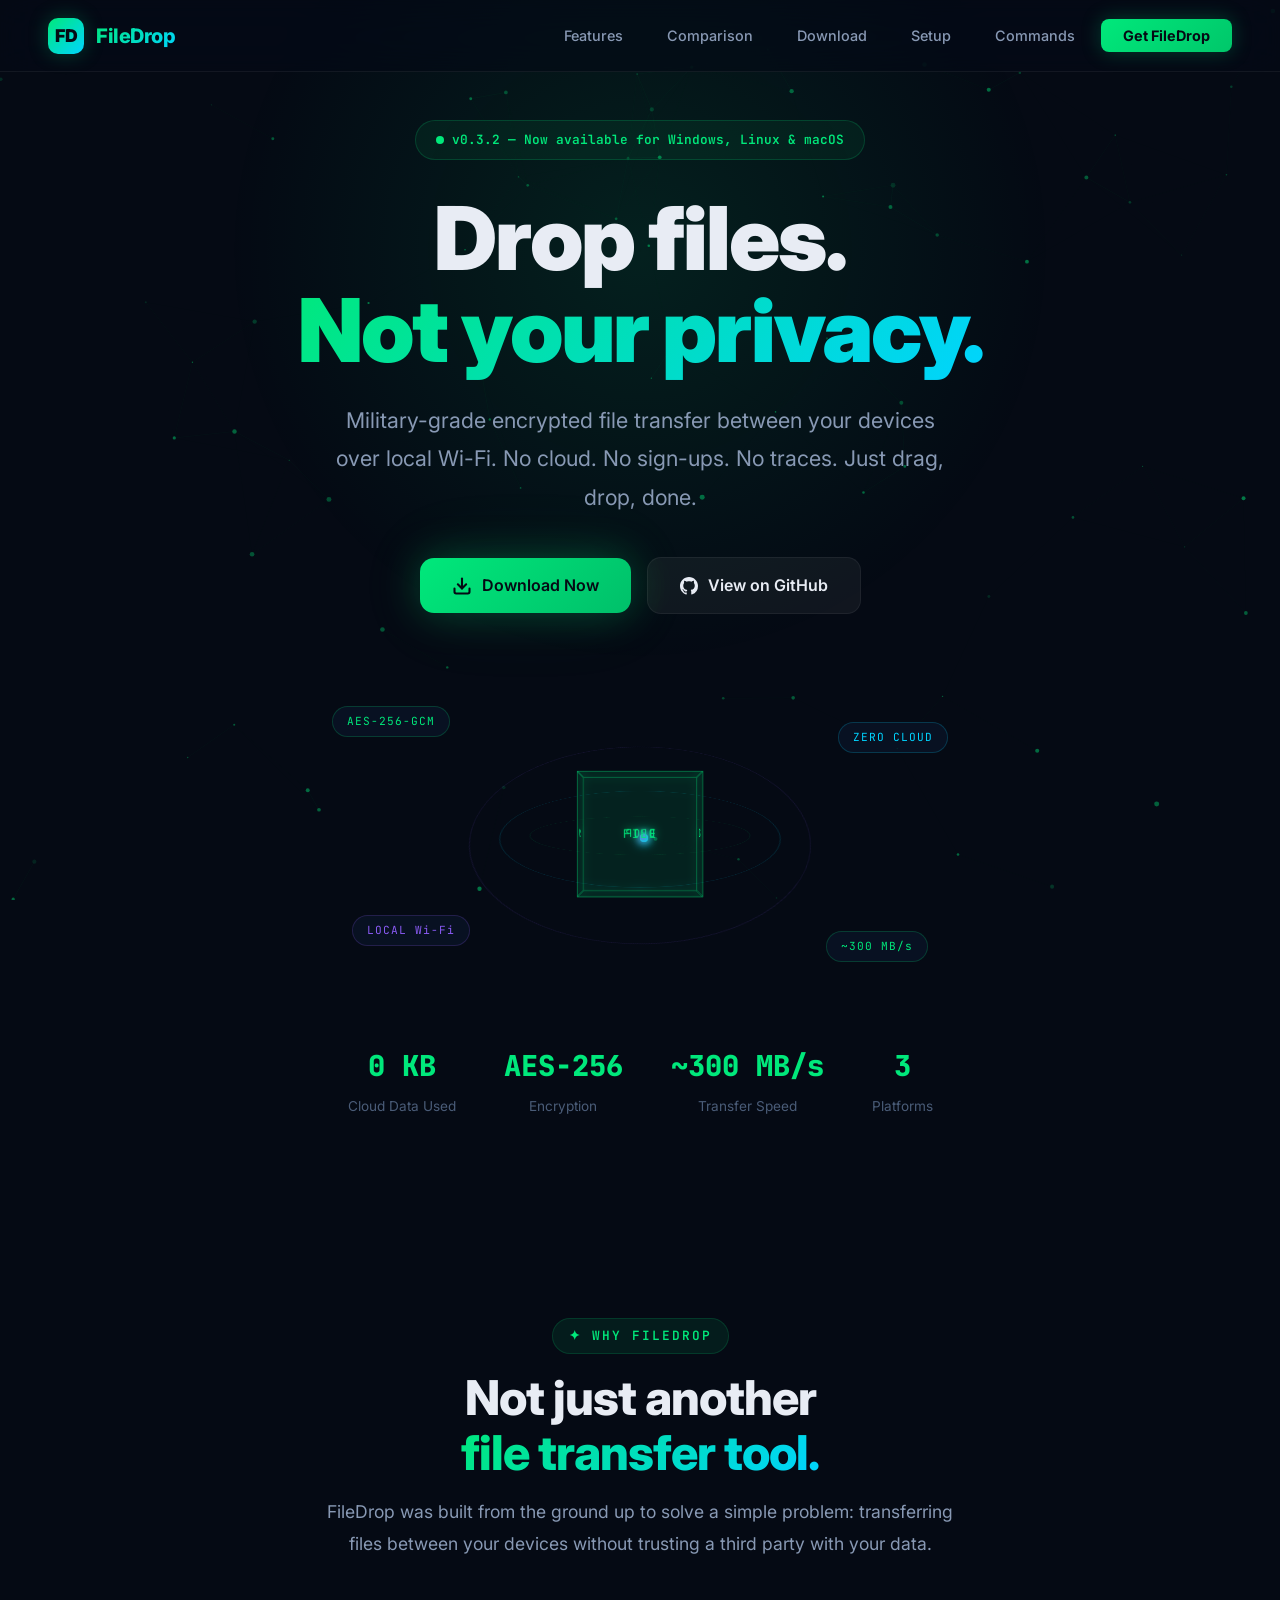
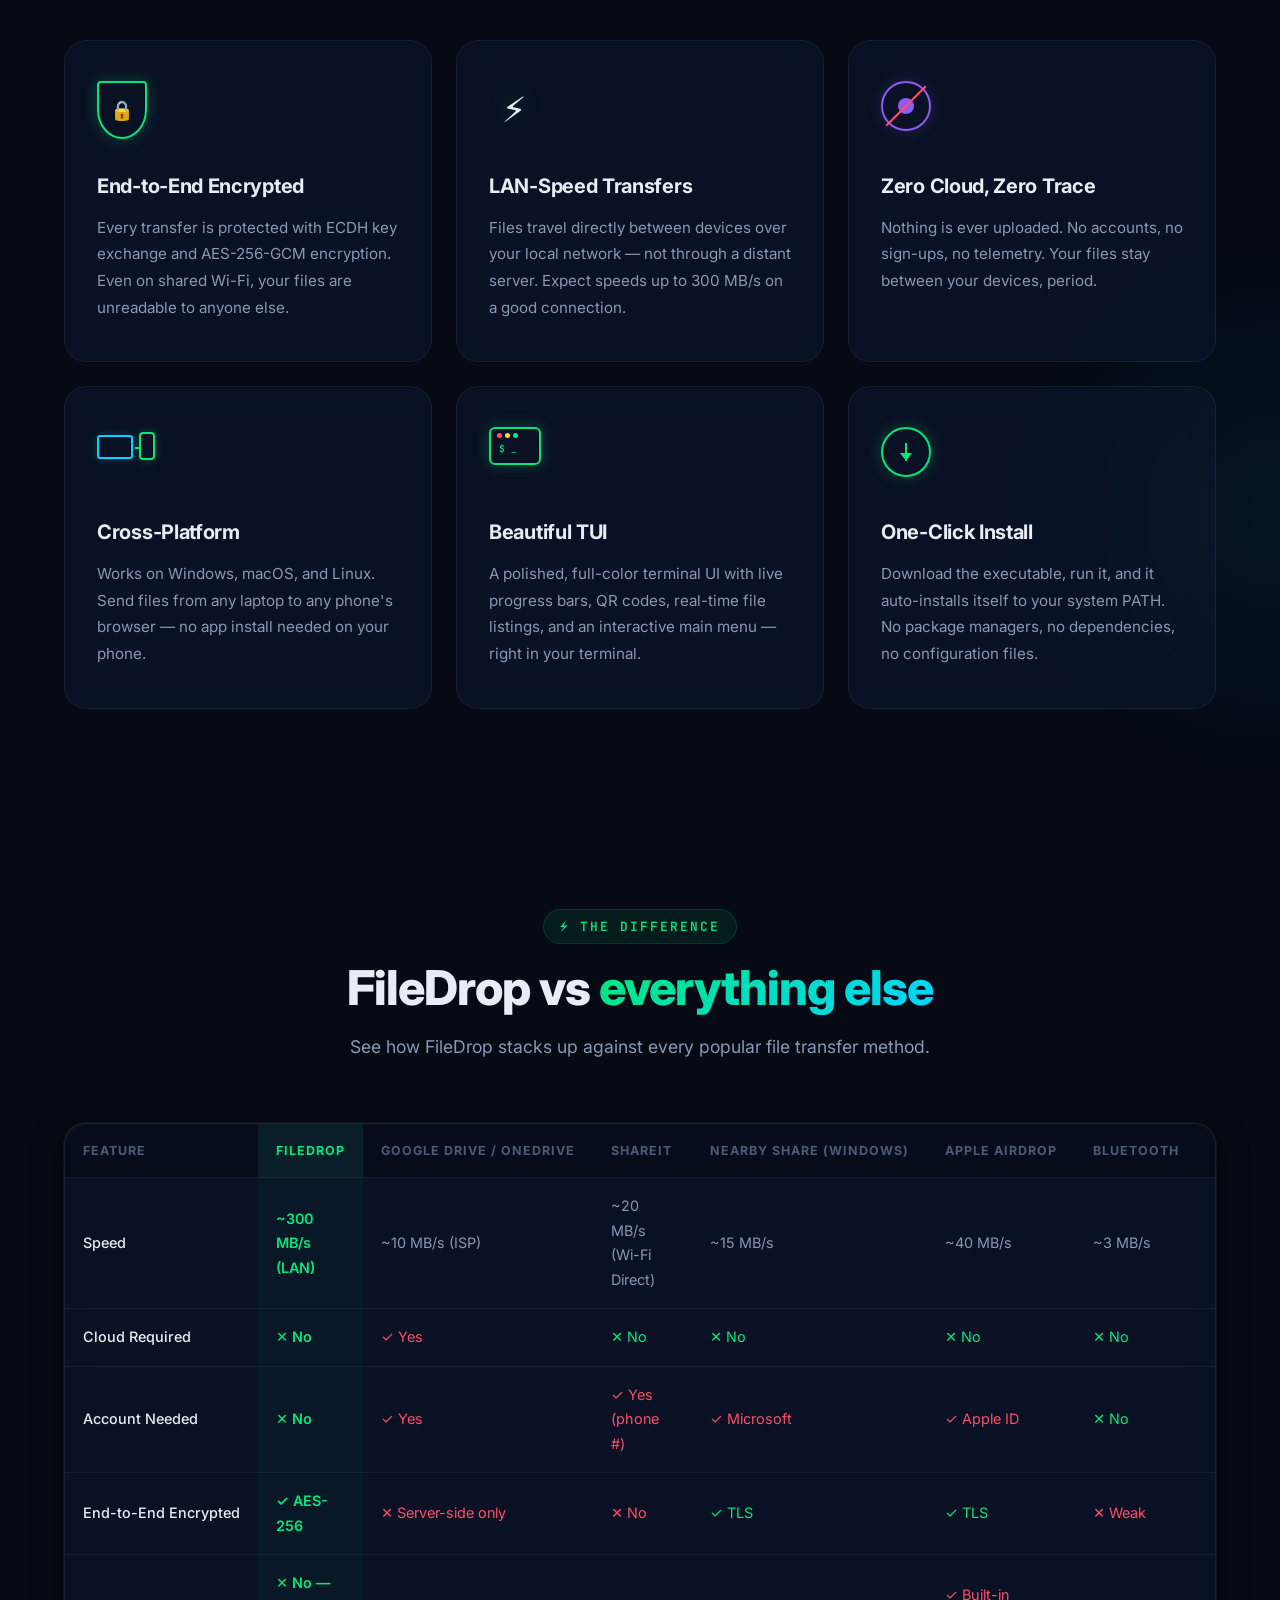
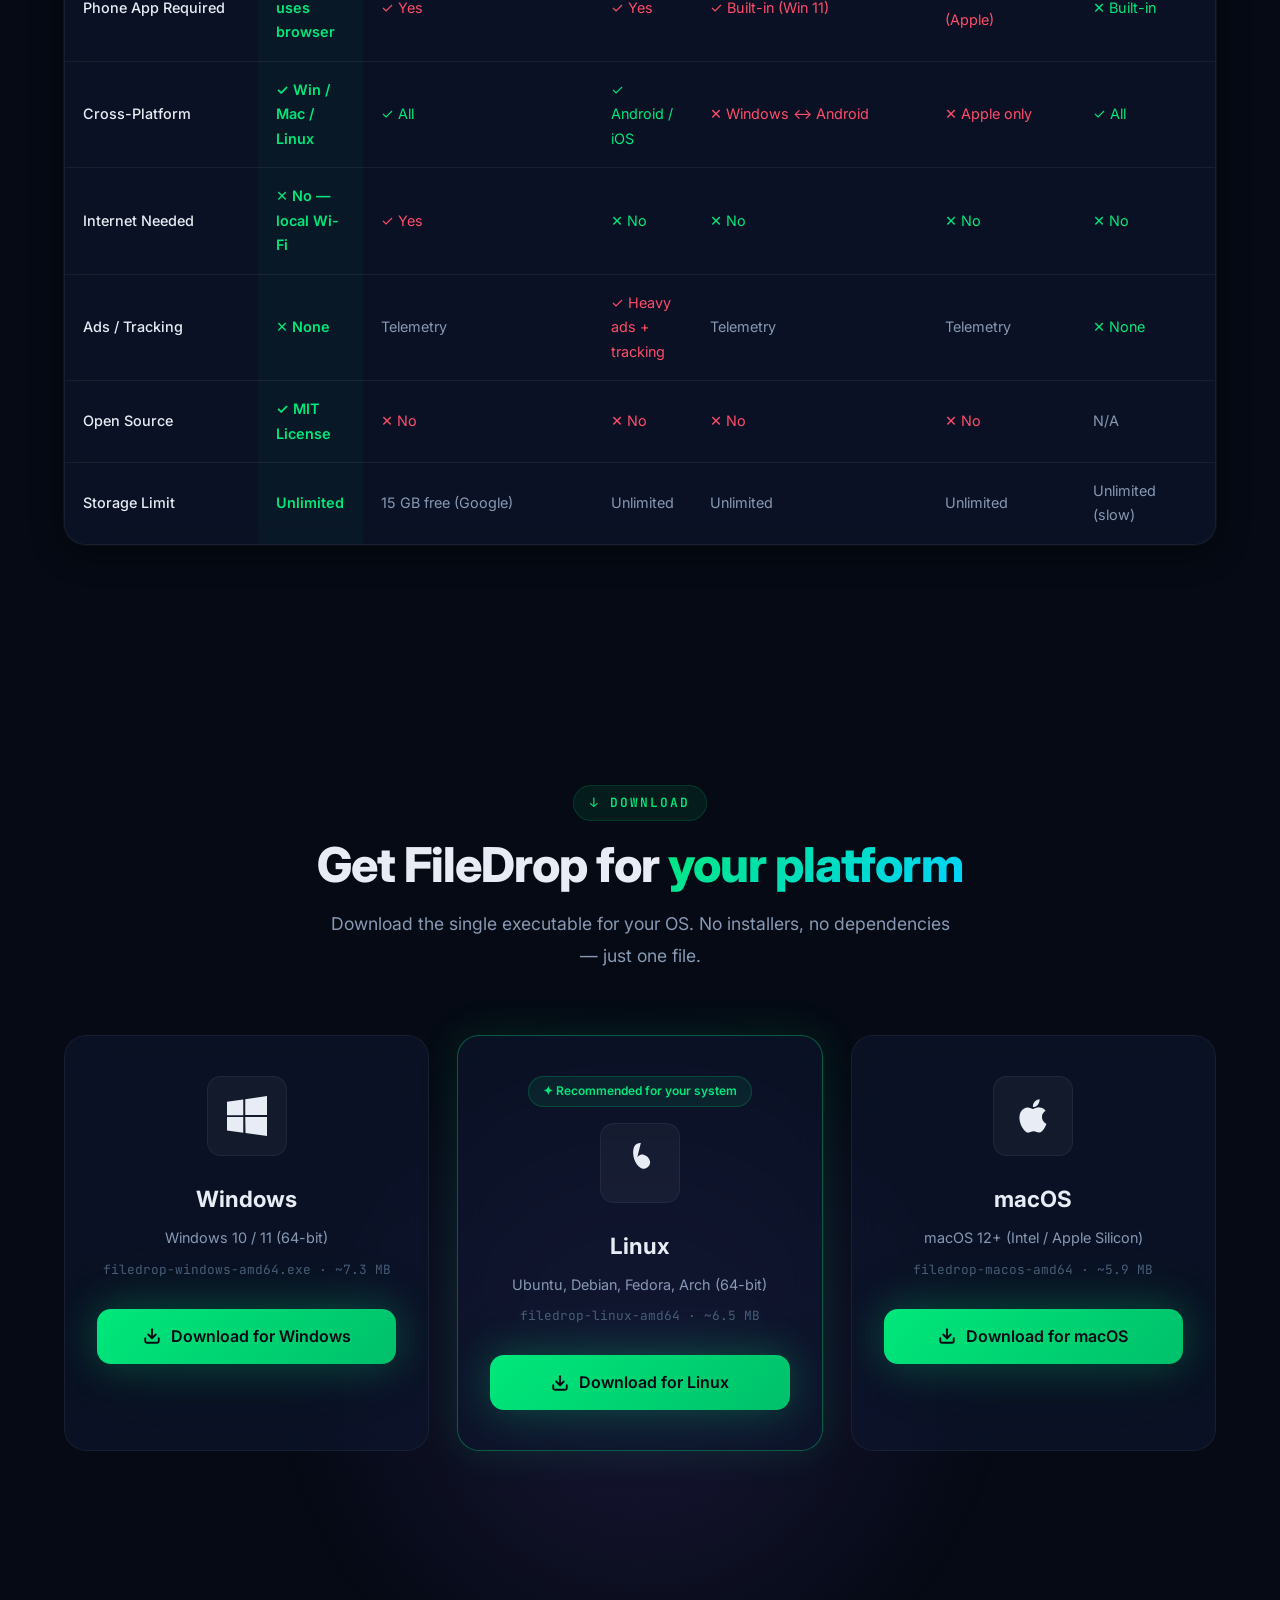
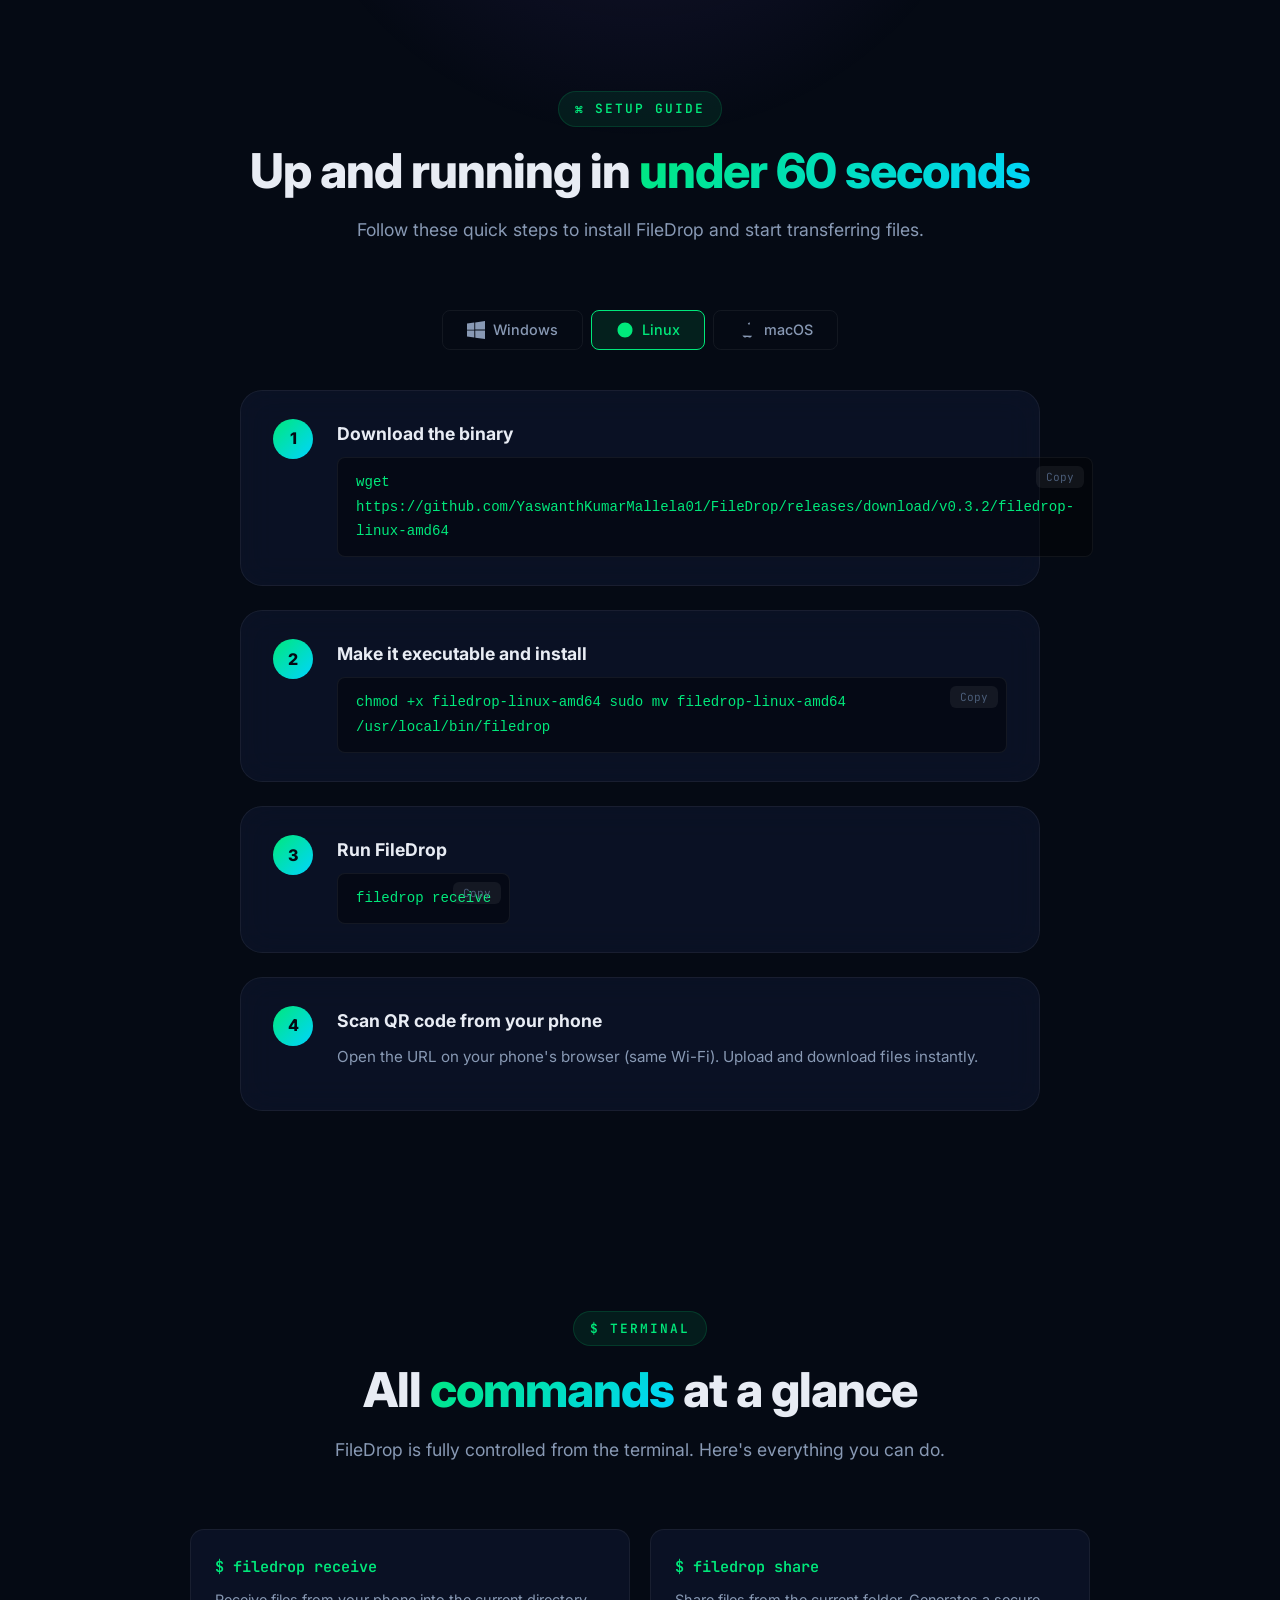
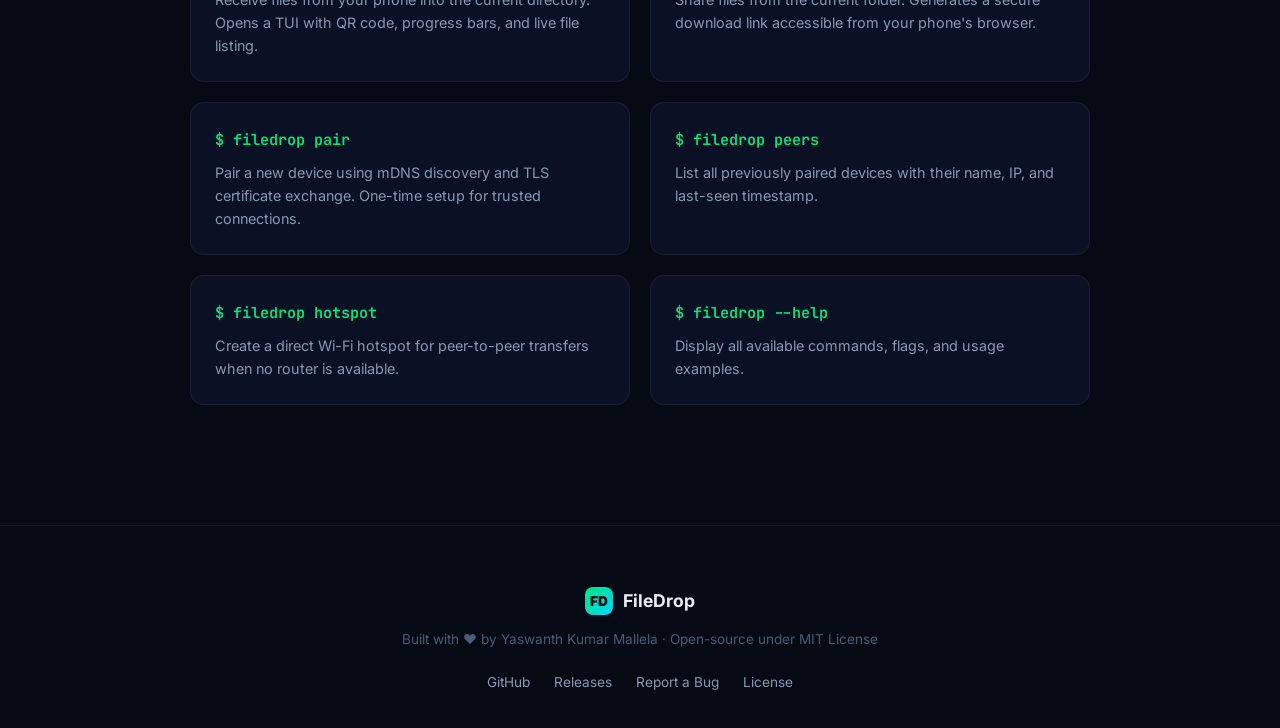
==== docs/index.html @ 9edc1074 "FileDrop landing page" ====
<!DOCTYPE html>
<html lang="en">
<head>
  <meta charset="UTF-8" />
  <meta name="viewport" content="width=device-width, initial-scale=1.0" />
  <title>FileDrop — Instant, Encrypted File Transfer Over Wi-Fi</title>
  <meta name="description" content="FileDrop is a zero-cloud, peer-to-peer file transfer tool. Send files between your laptop and phone over local Wi-Fi with military-grade encryption. No sign-ups, no uploads, no traces." />
  <meta name="keywords" content="file transfer, local wifi, peer to peer, encrypted transfer, no cloud, filedrop" />
  <meta name="author" content="Yaswanth Kumar Mallela" />
  <meta property="og:title" content="FileDrop — Instant, Encrypted File Transfer Over Wi-Fi" />
  <meta property="og:description" content="Send files between your laptop and phone over local Wi-Fi. Zero cloud, zero uploads, zero traces." />
  <meta property="og:type" content="website" />
  <link rel="icon" href="data:image/svg+xml,<svg xmlns='http://www.w3.org/2000/svg' viewBox='0 0 100 100'><text y='.9em' font-size='90'>📁</text></svg>" />
  <link rel="stylesheet" href="style.css" />
</head>
<body>

  <!-- Background Canvas -->
  <canvas id="bg-canvas"></canvas>

  <!-- Navigation -->
  <nav class="navbar" id="navbar">
    <a href="#" class="nav-brand">
      <div class="brand-icon">FD</div>
      <span>FileDrop</span>
    </a>
    <ul class="nav-links" id="nav-links">
      <li><a href="#features">Features</a></li>
      <li><a href="#comparison">Comparison</a></li>
      <li><a href="#download">Download</a></li>
      <li><a href="#instructions">Setup</a></li>
      <li><a href="#commands">Commands</a></li>
      <li><a href="#download" class="nav-cta">Get FileDrop</a></li>
    </ul>
    <div class="nav-toggle" id="nav-toggle">
      <span></span><span></span><span></span>
    </div>
  </nav>

  <!-- ═══════ HERO ═══════ -->
  <section class="hero" id="hero">
    <div class="hero-content">
      <div class="hero-badge">
        <span class="pulse-dot"></span>
        v0.3.2 — Now available for Windows, Linux &amp; macOS
      </div>
      <h1>
        Drop files.<br/>
        <span class="gradient-text">Not your privacy.</span>
      </h1>
      <p class="hero-subtitle">
        Military-grade encrypted file transfer between your devices over local Wi-Fi.
        No cloud. No sign-ups. No traces. Just drag, drop, done.
      </p>
      <div class="hero-actions">
        <a href="#download" class="btn btn-primary" id="hero-download-btn">
          <svg width="20" height="20" viewBox="0 0 24 24" fill="none" stroke="currentColor" stroke-width="2.5" stroke-linecap="round" stroke-linejoin="round"><path d="M21 15v4a2 2 0 01-2 2H5a2 2 0 01-2-2v-4"/><polyline points="7 10 12 15 17 10"/><line x1="12" y1="15" x2="12" y2="3"/></svg>
          Download Now
        </a>
        <a href="https://github.com/YaswanthKumarMallela01/FileDrop" target="_blank" class="btn btn-secondary">
          <svg width="18" height="18" viewBox="0 0 24 24" fill="currentColor"><path d="M12 0C5.37 0 0 5.37 0 12c0 5.31 3.435 9.795 8.205 11.385.6.105.825-.255.825-.57 0-.285-.015-1.23-.015-2.235-3.015.555-3.795-.735-4.035-1.41-.135-.345-.72-1.41-1.23-1.695-.42-.225-1.02-.78-.015-.795.945-.015 1.62.87 1.845 1.23 1.08 1.815 2.805 1.305 3.495.99.105-.78.42-1.305.765-1.605-2.67-.3-5.46-1.335-5.46-5.925 0-1.305.465-2.385 1.23-3.225-.12-.3-.54-1.53.12-3.18 0 0 1.005-.315 3.3 1.23.96-.27 1.98-.405 3-.405s2.04.135 3 .405c2.295-1.56 3.3-1.23 3.3-1.23.66 1.65.24 2.88.12 3.18.765.84 1.23 1.905 1.23 3.225 0 4.605-2.805 5.625-5.475 5.925.435.375.81 1.095.81 2.22 0 1.605-.015 2.895-.015 3.3 0 .315.225.69.825.57A12.02 12.02 0 0024 12c0-6.63-5.37-12-12-12z"/></svg>
          View on GitHub
        </a>
      </div>

      <!-- 3D Animated Scene -->
      <div class="hero-3d-scene">
        <!-- Floating labels -->
        <div class="float-label fl-1">AES-256-GCM</div>
        <div class="float-label fl-2">ZERO CLOUD</div>
        <div class="float-label fl-3">LOCAL Wi-Fi</div>
        <div class="float-label fl-4">~300 MB/s</div>

        <!-- Orbiting rings -->
        <div class="orbit-ring orbit-ring-1"></div>
        <div class="orbit-ring orbit-ring-2"></div>
        <div class="orbit-ring orbit-ring-3"></div>

        <!-- Orbiting dots -->
        <div class="orbit-dot orbit-dot-1"></div>
        <div class="orbit-dot orbit-dot-2"></div>
        <div class="orbit-dot orbit-dot-3"></div>

        <!-- 3D Cube -->
        <div class="cube-wrapper">
          <div class="cube-face front">FILE</div>
          <div class="cube-face back">DROP</div>
          <div class="cube-face right">SEND</div>
          <div class="cube-face left">RECV</div>
          <div class="cube-face top">P2P</div>
          <div class="cube-face bottom">E2E</div>
        </div>
      </div>

      <div class="hero-stats">
        <div class="hero-stat">
          <div class="stat-value">0 KB</div>
          <div class="stat-label">Cloud Data Used</div>
        </div>
        <div class="hero-stat">
          <div class="stat-value">AES-256</div>
          <div class="stat-label">Encryption</div>
        </div>
        <div class="hero-stat">
          <div class="stat-value">~300 MB/s</div>
          <div class="stat-label">Transfer Speed</div>
        </div>
        <div class="hero-stat">
          <div class="stat-value">3</div>
          <div class="stat-label">Platforms</div>
        </div>
      </div>
    </div>
  </section>

  <!-- ═══════ FEATURES ═══════ -->
  <section class="features" id="features">
    <div class="container">
      <div class="features-header reveal">
        <div class="section-label">✦ Why FileDrop</div>
        <h2 class="section-title">Not just another<br/><span class="gradient-text">file transfer tool.</span></h2>
        <p class="section-subtitle">
          FileDrop was built from the ground up to solve a simple problem: transferring files between your devices without trusting a third party with your data.
        </p>
      </div>
      <div class="features-grid reveal-children">

        <div class="feature-card">
          <div class="feature-icon-3d">
            <div class="fi-shield"></div>
          </div>
          <h3>End-to-End Encrypted</h3>
          <p>Every transfer is protected with ECDH key exchange and AES-256-GCM encryption. Even on shared Wi-Fi, your files are unreadable to anyone else.</p>
        </div>

        <div class="feature-card">
          <div class="feature-icon-3d">
            <div class="fi-bolt">⚡</div>
          </div>
          <h3>LAN-Speed Transfers</h3>
          <p>Files travel directly between devices over your local network — not through a distant server. Expect speeds up to 300 MB/s on a good connection.</p>
        </div>

        <div class="feature-card">
          <div class="feature-icon-3d">
            <div class="fi-eye"></div>
          </div>
          <h3>Zero Cloud, Zero Trace</h3>
          <p>Nothing is ever uploaded. No accounts, no sign-ups, no telemetry. Your files stay between your devices, period.</p>
        </div>

        <div class="feature-card">
          <div class="feature-icon-3d">
            <div class="fi-devices">
              <div class="dev-laptop"></div>
              <div class="dev-beam"></div>
              <div class="dev-phone"></div>
            </div>
          </div>
          <h3>Cross-Platform</h3>
          <p>Works on Windows, macOS, and Linux. Send files from any laptop to any phone's browser — no app install needed on your phone.</p>
        </div>

        <div class="feature-card">
          <div class="feature-icon-3d">
            <div class="fi-terminal">
              <div class="term-dots"><span></span><span></span><span></span></div>
            </div>
          </div>
          <h3>Beautiful TUI</h3>
          <p>A polished, full-color terminal UI with live progress bars, QR codes, real-time file listings, and an interactive main menu — right in your terminal.</p>
        </div>

        <div class="feature-card">
          <div class="feature-icon-3d">
            <div class="fi-download">
              <div class="arrow"></div>
            </div>
          </div>
          <h3>One-Click Install</h3>
          <p>Download the executable, run it, and it auto-installs itself to your system PATH. No package managers, no dependencies, no configuration files.</p>
        </div>

      </div>
    </div>
  </section>

  <!-- ═══════ COMPARISON ═══════ -->
  <section class="comparison" id="comparison">
    <div class="container">
      <div class="comparison-header reveal">
        <div class="section-label">⚡ The difference</div>
        <h2 class="section-title">FileDrop vs <span class="gradient-text">everything else</span></h2>
        <p class="section-subtitle">
          See how FileDrop stacks up against every popular file transfer method.
        </p>
      </div>
      <div class="comparison-table-wrap reveal">
        <table class="comparison-table">
          <thead>
            <tr>
              <th>Feature</th>
              <th class="highlight">FileDrop</th>
              <th>Google Drive / OneDrive</th>
              <th>SHAREit</th>
              <th>Nearby Share (Windows)</th>
              <th>Apple AirDrop</th>
              <th>Bluetooth</th>
              <th>USB Cable</th>
            </tr>
          </thead>
          <tbody>
            <tr>
              <td>Speed</td>
              <td class="highlight">~300 MB/s (LAN)</td>
              <td>~10 MB/s (ISP)</td>
              <td>~20 MB/s (Wi-Fi Direct)</td>
              <td>~15 MB/s</td>
              <td>~40 MB/s</td>
              <td>~3 MB/s</td>
              <td>~40 MB/s (USB 2.0)</td>
            </tr>
            <tr>
              <td>Cloud Required</td>
              <td class="highlight"><span class="check-icon">✕ No</span></td>
              <td><span class="cross-icon">✓ Yes</span></td>
              <td><span class="check-icon">✕ No</span></td>
              <td><span class="check-icon">✕ No</span></td>
              <td><span class="check-icon">✕ No</span></td>
              <td><span class="check-icon">✕ No</span></td>
              <td><span class="check-icon">✕ No</span></td>
            </tr>
            <tr>
              <td>Account Needed</td>
              <td class="highlight"><span class="check-icon">✕ No</span></td>
              <td><span class="cross-icon">✓ Yes</span></td>
              <td><span class="cross-icon">✓ Yes (phone #)</span></td>
              <td><span class="cross-icon">✓ Microsoft</span></td>
              <td><span class="cross-icon">✓ Apple ID</span></td>
              <td><span class="check-icon">✕ No</span></td>
              <td><span class="check-icon">✕ No</span></td>
            </tr>
            <tr>
              <td>End-to-End Encrypted</td>
              <td class="highlight"><span class="check-icon">✓ AES-256</span></td>
              <td><span class="cross-icon">✕ Server-side only</span></td>
              <td><span class="cross-icon">✕ No</span></td>
              <td><span class="check-icon">✓ TLS</span></td>
              <td><span class="check-icon">✓ TLS</span></td>
              <td><span class="cross-icon">✕ Weak</span></td>
              <td>N/A</td>
            </tr>
            <tr>
              <td>Phone App Required</td>
              <td class="highlight"><span class="check-icon">✕ No — uses browser</span></td>
              <td><span class="cross-icon">✓ Yes</span></td>
              <td><span class="cross-icon">✓ Yes</span></td>
              <td><span class="cross-icon">✓ Built-in (Win 11)</span></td>
              <td><span class="cross-icon">✓ Built-in (Apple)</span></td>
              <td><span class="check-icon">✕ Built-in</span></td>
              <td>File manager</td>
            </tr>
            <tr>
              <td>Cross-Platform</td>
              <td class="highlight"><span class="check-icon">✓ Win / Mac / Linux</span></td>
              <td><span class="check-icon">✓ All</span></td>
              <td><span class="check-icon">✓ Android / iOS</span></td>
              <td><span class="cross-icon">✕ Windows ↔ Android</span></td>
              <td><span class="cross-icon">✕ Apple only</span></td>
              <td><span class="check-icon">✓ All</span></td>
              <td><span class="check-icon">✓ All</span></td>
            </tr>
            <tr>
              <td>Internet Needed</td>
              <td class="highlight"><span class="check-icon">✕ No — local Wi-Fi</span></td>
              <td><span class="cross-icon">✓ Yes</span></td>
              <td><span class="check-icon">✕ No</span></td>
              <td><span class="check-icon">✕ No</span></td>
              <td><span class="check-icon">✕ No</span></td>
              <td><span class="check-icon">✕ No</span></td>
              <td><span class="check-icon">✕ No</span></td>
            </tr>
            <tr>
              <td>Ads / Tracking</td>
              <td class="highlight"><span class="check-icon">✕ None</span></td>
              <td>Telemetry</td>
              <td><span class="cross-icon">✓ Heavy ads + tracking</span></td>
              <td>Telemetry</td>
              <td>Telemetry</td>
              <td><span class="check-icon">✕ None</span></td>
              <td><span class="check-icon">✕ None</span></td>
            </tr>
            <tr>
              <td>Open Source</td>
              <td class="highlight"><span class="check-icon">✓ MIT License</span></td>
              <td><span class="cross-icon">✕ No</span></td>
              <td><span class="cross-icon">✕ No</span></td>
              <td><span class="cross-icon">✕ No</span></td>
              <td><span class="cross-icon">✕ No</span></td>
              <td>N/A</td>
              <td>N/A</td>
            </tr>
            <tr>
              <td>Storage Limit</td>
              <td class="highlight">Unlimited</td>
              <td>15 GB free (Google)</td>
              <td>Unlimited</td>
              <td>Unlimited</td>
              <td>Unlimited</td>
              <td>Unlimited (slow)</td>
              <td>Unlimited</td>
            </tr>
          </tbody>
        </table>
      </div>
    </div>
  </section>

  <!-- ═══════ DOWNLOAD ═══════ -->
  <section class="download" id="download">
    <div class="container">
      <div class="download-header reveal">
        <div class="section-label">↓ Download</div>
        <h2 class="section-title">Get FileDrop for <span class="gradient-text">your platform</span></h2>
        <p class="section-subtitle">
          Download the single executable for your OS. No installers, no dependencies — just one file.
        </p>
      </div>
      <div class="download-grid reveal-children">

        <!-- Windows -->
        <div class="download-card" data-os="windows">
          <div class="os-icon">
            <svg viewBox="0 0 24 24"><path d="M0 3.449L9.75 2.1v9.451H0m10.949-9.602L24 0v11.4H10.949M0 12.6h9.75v9.451L0 20.699M10.949 12.6H24V24l-12.9-1.801"/></svg>
          </div>
          <h3>Windows</h3>
          <p class="os-desc">Windows 10 / 11 (64-bit)</p>
          <p class="file-size">filedrop-windows-amd64.exe · ~7.3 MB</p>
          <a href="https://github.com/YaswanthKumarMallela01/FileDrop/releases/download/v0.3.2/filedrop-windows-amd64.exe" class="btn btn-primary btn-download" id="download-windows">
            <svg width="18" height="18" viewBox="0 0 24 24" fill="none" stroke="currentColor" stroke-width="2.5" stroke-linecap="round" stroke-linejoin="round"><path d="M21 15v4a2 2 0 01-2 2H5a2 2 0 01-2-2v-4"/><polyline points="7 10 12 15 17 10"/><line x1="12" y1="15" x2="12" y2="3"/></svg>
            Download for Windows
          </a>
        </div>

        <!-- Linux -->
        <div class="download-card" data-os="linux">
          <div class="os-icon">
            <svg viewBox="0 0 24 24"><path d="M12.504 0c-.155 0-.311.003-.468.008-1.41.06-2.27.55-2.84 1.21-.69.79-1.05 1.9-1.22 3.02-.1.65-.13 1.32-.1 1.96.05 1.18.28 2.42.68 3.61.39 1.17.94 2.21 1.6 3.11.67.9 1.46 1.66 2.33 2.14.44.24.89.39 1.34.42.45.02.9-.05 1.33-.19.43-.14.84-.35 1.2-.62.37-.27.69-.58.96-.93.27-.35.47-.73.6-1.12.13-.39.18-.8.15-1.22-.03-.42-.14-.84-.31-1.25-.18-.4-.41-.79-.7-1.15-.29-.37-.62-.7-.99-.99-.37-.29-.77-.53-1.18-.71-.41-.18-.84-.29-1.27-.34-.43-.04-.86.01-1.27.13-.41.12-.79.32-1.12.58-.34.27-.62.59-.84.95"/></svg>
          </div>
          <h3>Linux</h3>
          <p class="os-desc">Ubuntu, Debian, Fedora, Arch (64-bit)</p>
          <p class="file-size">filedrop-linux-amd64 · ~6.5 MB</p>
          <a href="https://github.com/YaswanthKumarMallela01/FileDrop/releases/download/v0.3.2/filedrop-linux-amd64" class="btn btn-primary btn-download" id="download-linux">
            <svg width="18" height="18" viewBox="0 0 24 24" fill="none" stroke="currentColor" stroke-width="2.5" stroke-linecap="round" stroke-linejoin="round"><path d="M21 15v4a2 2 0 01-2 2H5a2 2 0 01-2-2v-4"/><polyline points="7 10 12 15 17 10"/><line x1="12" y1="15" x2="12" y2="3"/></svg>
            Download for Linux
          </a>
        </div>

        <!-- macOS -->
        <div class="download-card" data-os="macos">
          <div class="os-icon">
            <svg viewBox="0 0 24 24"><path d="M18.71 19.5c-.83 1.24-1.71 2.45-3.05 2.47-1.34.03-1.77-.79-3.29-.79-1.53 0-2 .77-3.27.82-1.31.05-2.3-1.32-3.14-2.53C4.25 17 2.94 12.45 4.7 9.39c.87-1.52 2.43-2.48 4.12-2.51 1.28-.02 2.5.87 3.29.87.78 0 2.26-1.07 3.8-.91.65.03 2.47.26 3.64 1.98-.09.06-2.17 1.28-2.15 3.81.03 3.02 2.65 4.03 2.68 4.04-.03.07-.42 1.44-1.38 2.83M13 3.5c.73-.83 1.94-1.46 2.94-1.5.13 1.17-.34 2.35-1.04 3.19-.69.85-1.83 1.51-2.95 1.42-.15-1.15.41-2.35 1.05-3.11z"/></svg>
          </div>
          <h3>macOS</h3>
          <p class="os-desc">macOS 12+ (Intel / Apple Silicon)</p>
          <p class="file-size">filedrop-macos-amd64 · ~5.9 MB</p>
          <a href="https://github.com/YaswanthKumarMallela01/FileDrop/releases/download/v0.3.2/filedrop-macos-amd64" class="btn btn-primary btn-download" id="download-macos">
            <svg width="18" height="18" viewBox="0 0 24 24" fill="none" stroke="currentColor" stroke-width="2.5" stroke-linecap="round" stroke-linejoin="round"><path d="M21 15v4a2 2 0 01-2 2H5a2 2 0 01-2-2v-4"/><polyline points="7 10 12 15 17 10"/><line x1="12" y1="15" x2="12" y2="3"/></svg>
            Download for macOS
          </a>
        </div>

      </div>
    </div>
  </section>

  <!-- ═══════ INSTRUCTIONS ═══════ -->
  <section class="instructions" id="instructions">
    <div class="container">
      <div class="instructions-header reveal">
        <div class="section-label">⌘ Setup Guide</div>
        <h2 class="section-title">Up and running in <span class="gradient-text">under 60 seconds</span></h2>
        <p class="section-subtitle">
          Follow these quick steps to install FileDrop and start transferring files.
        </p>
      </div>

      <div class="instructions-tabs reveal">
        <button class="tab-btn active" data-tab="tab-windows">
          <svg viewBox="0 0 24 24"><path d="M0 3.449L9.75 2.1v9.451H0m10.949-9.602L24 0v11.4H10.949M0 12.6h9.75v9.451L0 20.699M10.949 12.6H24V24l-12.9-1.801"/></svg>
          Windows
        </button>
        <button class="tab-btn" data-tab="tab-linux">
          <svg viewBox="0 0 24 24"><path d="M12 2C6.48 2 2 6.48 2 12s4.48 10 10 10 10-4.48 10-10S17.52 2 12 2z"/></svg>
          Linux
        </button>
        <button class="tab-btn" data-tab="tab-macos">
          <svg viewBox="0 0 24 24"><path d="M18.71 19.5c-.83 1.24-1.71 2.45-3.05 2.47-1.34.03-1.77-.79-3.29-.79-1.53 0-2 .77-3.27.82-1.31.05-2.3-1.32-3.14-2.53M13 3.5c.73-.83 1.94-1.46 2.94-1.5.13 1.17-.34 2.35-1.04 3.19"/></svg>
          macOS
        </button>
      </div>

      <!-- Windows -->
      <div class="tab-panel active" id="tab-windows">
        <div class="steps-list reveal-children">
          <div class="step-item">
            <div class="step-num">1</div>
            <div class="step-body">
              <h4>Download the executable</h4>
              <p>Download <strong>filedrop-windows-amd64.exe</strong> from the <a href="#download" style="color:var(--accent);">download section</a> above, or from the <a href="https://github.com/YaswanthKumarMallela01/FileDrop/releases/tag/v0.3.2" target="_blank" style="color:var(--accent);">GitHub Releases page</a>.</p>
            </div>
          </div>
          <div class="step-item">
            <div class="step-num">2</div>
            <div class="step-body">
              <h4>Run the executable</h4>
              <p>Double-click the downloaded <code>.exe</code> file. A beautiful interactive menu will appear. Select <strong>"Install FileDrop (Add to System PATH)"</strong> and press Enter.</p>
              <p>If Windows SmartScreen shows a warning, click <strong>"More info"</strong> → <strong>"Run anyway"</strong>. FileDrop is open-source and safe.</p>
            </div>
          </div>
          <div class="step-item">
            <div class="step-num">3</div>
            <div class="step-body">
              <h4>Open a new terminal &amp; use FileDrop</h4>
              <p>After installation, open a <strong>new</strong> Command Prompt or PowerShell. You can now run FileDrop from anywhere:</p>
              <div class="code-block"><button class="copy-btn">Copy</button><code>filedrop receive</code></div>
            </div>
          </div>
          <div class="step-item">
            <div class="step-num">4</div>
            <div class="step-body">
              <h4>Transfer files from your phone</h4>
              <p>Open the QR code URL on your phone's browser (same Wi-Fi network). Upload files directly to your laptop — or download files from it.</p>
            </div>
          </div>
        </div>
      </div>

      <!-- Linux -->
      <div class="tab-panel" id="tab-linux">
        <div class="steps-list reveal-children">
          <div class="step-item">
            <div class="step-num">1</div>
            <div class="step-body">
              <h4>Download the binary</h4>
              <div class="code-block"><button class="copy-btn">Copy</button><code>wget https://github.com/YaswanthKumarMallela01/FileDrop/releases/download/v0.3.2/filedrop-linux-amd64</code></div>
            </div>
          </div>
          <div class="step-item">
            <div class="step-num">2</div>
            <div class="step-body">
              <h4>Make it executable and install</h4>
              <div class="code-block"><button class="copy-btn">Copy</button><code>chmod +x filedrop-linux-amd64
sudo mv filedrop-linux-amd64 /usr/local/bin/filedrop</code></div>
            </div>
          </div>
          <div class="step-item">
            <div class="step-num">3</div>
            <div class="step-body">
              <h4>Run FileDrop</h4>
              <div class="code-block"><button class="copy-btn">Copy</button><code>filedrop receive</code></div>
            </div>
          </div>
          <div class="step-item">
            <div class="step-num">4</div>
            <div class="step-body">
              <h4>Scan QR code from your phone</h4>
              <p>Open the URL on your phone's browser (same Wi-Fi). Upload and download files instantly.</p>
            </div>
          </div>
        </div>
      </div>

      <!-- macOS -->
      <div class="tab-panel" id="tab-macos">
        <div class="steps-list reveal-children">
          <div class="step-item">
            <div class="step-num">1</div>
            <div class="step-body">
              <h4>Download the binary</h4>
              <div class="code-block"><button class="copy-btn">Copy</button><code>curl -LO https://github.com/YaswanthKumarMallela01/FileDrop/releases/download/v0.3.2/filedrop-macos-amd64</code></div>
            </div>
          </div>
          <div class="step-item">
            <div class="step-num">2</div>
            <div class="step-body">
              <h4>Make it executable and install</h4>
              <div class="code-block"><button class="copy-btn">Copy</button><code>chmod +x filedrop-macos-amd64
sudo mv filedrop-macos-amd64 /usr/local/bin/filedrop</code></div>
              <p style="margin-top:8px;">If macOS blocks it, go to <strong>System Settings → Privacy &amp; Security</strong> and click <strong>"Allow Anyway"</strong>.</p>
            </div>
          </div>
          <div class="step-item">
            <div class="step-num">3</div>
            <div class="step-body">
              <h4>Run FileDrop</h4>
              <div class="code-block"><button class="copy-btn">Copy</button><code>filedrop receive</code></div>
            </div>
          </div>
          <div class="step-item">
            <div class="step-num">4</div>
            <div class="step-body">
              <h4>Scan QR code from your phone</h4>
              <p>Open the URL on your phone's browser (same Wi-Fi). Upload and download files instantly.</p>
            </div>
          </div>
        </div>
      </div>
    </div>
  </section>

  <!-- ═══════ COMMANDS ═══════ -->
  <section class="commands" id="commands">
    <div class="container">
      <div class="commands-header reveal">
        <div class="section-label">$ Terminal</div>
        <h2 class="section-title">All <span class="gradient-text">commands</span> at a glance</h2>
        <p class="section-subtitle">
          FileDrop is fully controlled from the terminal. Here's everything you can do.
        </p>
      </div>
      <div class="commands-grid reveal-children">
        <div class="cmd-card">
          <div class="cmd-name">$ filedrop receive</div>
          <div class="cmd-desc">Receive files from your phone into the current directory. Opens a TUI with QR code, progress bars, and live file listing.</div>
        </div>
        <div class="cmd-card">
          <div class="cmd-name">$ filedrop share</div>
          <div class="cmd-desc">Share files from the current folder. Generates a secure download link accessible from your phone's browser.</div>
        </div>
        <div class="cmd-card">
          <div class="cmd-name">$ filedrop pair</div>
          <div class="cmd-desc">Pair a new device using mDNS discovery and TLS certificate exchange. One-time setup for trusted connections.</div>
        </div>
        <div class="cmd-card">
          <div class="cmd-name">$ filedrop peers</div>
          <div class="cmd-desc">List all previously paired devices with their name, IP, and last-seen timestamp.</div>
        </div>
        <div class="cmd-card">
          <div class="cmd-name">$ filedrop hotspot</div>
          <div class="cmd-desc">Create a direct Wi-Fi hotspot for peer-to-peer transfers when no router is available.</div>
        </div>
        <div class="cmd-card">
          <div class="cmd-name">$ filedrop --help</div>
          <div class="cmd-desc">Display all available commands, flags, and usage examples.</div>
        </div>
      </div>
    </div>
  </section>

  <!-- ═══════ FOOTER ═══════ -->
  <footer class="footer">
    <div class="container">
      <div class="footer-brand">
        <div class="brand-icon">FD</div>
        <span>FileDrop</span>
      </div>
      <p>Built with ❤️ by Yaswanth Kumar Mallela · Open-source under MIT License</p>
      <div class="footer-links">
        <a href="https://github.com/YaswanthKumarMallela01/FileDrop" target="_blank">GitHub</a>
        <a href="https://github.com/YaswanthKumarMallela01/FileDrop/releases" target="_blank">Releases</a>
        <a href="https://github.com/YaswanthKumarMallela01/FileDrop/issues" target="_blank">Report a Bug</a>
        <a href="https://github.com/YaswanthKumarMallela01/FileDrop/blob/master/LICENSE" target="_blank">License</a>
      </div>
    </div>
  </footer>

  <script src="script.js"></script>
</body>
</html>
---- docs/style.css ----
/* ═══════════════════════════════════════════════════════════════
   FileDrop — Landing Page Stylesheet
   Premium dark theme · Glassmorphism · 3D CSS animations
   ═══════════════════════════════════════════════════════════════ */

@import url('https://fonts.googleapis.com/css2?family=Inter:wght@300;400;500;600;700;800;900&family=JetBrains+Mono:wght@400;500;600;700&display=swap');

/* ── Custom Properties ── */
:root {
  --bg-primary:    #050a14;
  --bg-secondary:  #0a1628;
  --bg-card:       rgba(15, 25, 50, 0.55);
  --bg-card-hover: rgba(20, 35, 70, 0.65);

  --accent:        #00e87b;
  --accent-dim:    #00c76a;
  --accent-glow:   rgba(0, 232, 123, 0.25);
  --teal:          #00d4ff;
  --teal-glow:     rgba(0, 212, 255, 0.20);
  --purple:        #8b5cf6;
  --purple-glow:   rgba(139, 92, 246, 0.20);

  --text:          #e8ecf4;
  --text-dim:      #8899b4;
  --text-muted:    #4a5c78;

  --border:        rgba(255,255,255,0.06);
  --border-hover:  rgba(0, 232, 123, 0.30);

  --radius-sm:  8px;
  --radius-md:  14px;
  --radius-lg:  22px;
  --radius-xl:  30px;

  --shadow-card: 0 8px 32px rgba(0,0,0,0.45), 0 0 0 1px var(--border);
  --shadow-glow: 0 0 40px var(--accent-glow), 0 0 80px rgba(0,232,123,0.08);

  --font-sans:  'Inter', system-ui, -apple-system, sans-serif;
  --font-mono:  'JetBrains Mono', 'Fira Code', monospace;

  --transition: 0.35s cubic-bezier(0.25, 0.46, 0.45, 0.94);
}

/* ── Reset ── */
*, *::before, *::after { margin:0; padding:0; box-sizing:border-box; }

html {
  scroll-behavior: smooth;
  font-size: 16px;
  -webkit-font-smoothing: antialiased;
}

body {
  font-family: var(--font-sans);
  background: var(--bg-primary);
  color: var(--text);
  overflow-x: hidden;
  line-height: 1.7;
}

a { text-decoration:none; color:inherit; }
img { max-width:100%; display:block; }

/* ── Scrollbar ── */
::-webkit-scrollbar { width:8px; }
::-webkit-scrollbar-track { background:var(--bg-primary); }
::-webkit-scrollbar-thumb { background:var(--text-muted); border-radius:99px; }
::-webkit-scrollbar-thumb:hover { background:var(--accent); }

/* ═══════════════════════════════════════
   BACKGROUND CANVAS
   ═══════════════════════════════════════ */
#bg-canvas {
  position: fixed;
  inset: 0;
  z-index: 0;
  pointer-events: none;
}

/* ═══════════════════════════════════════
   NAVIGATION
   ═══════════════════════════════════════ */
.navbar {
  position: fixed; top:0; left:0; right:0; z-index:1000;
  padding: 0 48px; height: 72px;
  display: flex; align-items: center; justify-content: space-between;
  backdrop-filter: blur(20px) saturate(1.5);
  background: rgba(5, 10, 20, 0.65);
  border-bottom: 1px solid var(--border);
  transition: var(--transition);
}
.navbar.scrolled {
  background: rgba(5, 10, 20, 0.88);
  box-shadow: 0 4px 30px rgba(0,0,0,0.4);
}

.nav-brand {
  display:flex; align-items:center; gap:12px;
  font-weight:800; font-size:1.25rem; letter-spacing:-0.5px;
}
.nav-brand .brand-icon {
  width:36px; height:36px; border-radius:10px;
  background: linear-gradient(135deg, var(--accent), var(--teal));
  display:flex; align-items:center; justify-content:center;
  font-size:1.1rem; font-weight:900; color:var(--bg-primary);
  box-shadow: 0 0 20px var(--accent-glow);
}
.nav-brand span {
  background: linear-gradient(135deg, var(--accent), var(--teal));
  -webkit-background-clip:text; -webkit-text-fill-color:transparent; background-clip:text;
}

.nav-links {
  display:flex; align-items:center; gap:8px; list-style:none;
}
.nav-links a {
  padding:8px 18px; border-radius:var(--radius-sm);
  font-size:0.9rem; font-weight:500; color:var(--text-dim);
  transition: var(--transition);
}
.nav-links a:hover { color:var(--text); background:rgba(255,255,255,0.05); }

.nav-links .nav-cta {
  background: linear-gradient(135deg, var(--accent), var(--accent-dim));
  color:var(--bg-primary) !important; font-weight:700; padding:8px 22px;
  box-shadow: 0 0 20px var(--accent-glow);
}
.nav-links .nav-cta:hover { transform:translateY(-1px); box-shadow:0 0 30px var(--accent-glow); }

.nav-toggle { display:none; flex-direction:column; gap:5px; cursor:pointer; z-index:1001; }
.nav-toggle span { width:24px; height:2px; background:var(--text); border-radius:2px; transition:var(--transition); }

/* ═══════════════════════════════════════
   COMMON
   ═══════════════════════════════════════ */
section { position:relative; z-index:1; }
.container { max-width:1200px; margin:0 auto; padding:0 24px; }

.section-label {
  display:inline-flex; align-items:center; gap:8px;
  font-family:var(--font-mono); font-size:0.8rem; font-weight:600;
  text-transform:uppercase; letter-spacing:2px; color:var(--accent);
  margin-bottom:16px; padding:6px 16px;
  background:rgba(0,232,123,0.08); border:1px solid rgba(0,232,123,0.15);
  border-radius:99px;
}
.section-title {
  font-size: clamp(2rem, 4vw, 3rem);
  font-weight:800; letter-spacing:-1px; line-height:1.15; margin-bottom:16px;
}
.section-subtitle {
  font-size:1.1rem; color:var(--text-dim); max-width:640px; line-height:1.8;
}
.gradient-text {
  background: linear-gradient(135deg, var(--accent), var(--teal));
  -webkit-background-clip:text; -webkit-text-fill-color:transparent; background-clip:text;
}

/* ═══════════════════════════════════════
   HERO
   ═══════════════════════════════════════ */
.hero {
  min-height: 100vh;
  display:flex; align-items:center; justify-content:center;
  text-align:center; padding:120px 24px 80px;
  position:relative; overflow:hidden;
}
.hero::before {
  content:''; position:absolute; top:-200px; left:50%; transform:translateX(-50%);
  width:900px; height:900px; border-radius:50%;
  background: radial-gradient(circle, var(--accent-glow) 0%, transparent 65%);
  opacity:0.4; pointer-events:none;
  animation: heroPulse 6s ease-in-out infinite;
}
@keyframes heroPulse {
  0%,100% { opacity:0.3; transform:translateX(-50%) scale(1); }
  50%     { opacity:0.5; transform:translateX(-50%) scale(1.1); }
}

.hero-content { max-width:900px; position:relative; z-index:2; }

.hero-badge {
  display:inline-flex; align-items:center; gap:8px;
  font-family:var(--font-mono); font-size:0.8rem; font-weight:600; color:var(--accent);
  padding:8px 20px; background:rgba(0,232,123,0.06);
  border:1px solid rgba(0,232,123,0.18); border-radius:99px;
  margin-bottom:32px; animation: fadeInUp 0.6s ease-out;
}
.hero-badge .pulse-dot {
  width:8px; height:8px; border-radius:50%; background:var(--accent);
  animation: pulse 2s ease-in-out infinite;
}
@keyframes pulse {
  0%,100% { box-shadow:0 0 0 0 var(--accent-glow); }
  50%     { box-shadow:0 0 0 8px transparent; }
}

.hero h1 {
  font-size: clamp(2.8rem, 7vw, 5.5rem);
  font-weight:900; letter-spacing:-2px; line-height:1.05;
  margin-bottom:24px; animation: fadeInUp 0.7s ease-out 0.1s both;
}
.hero-subtitle {
  font-size: clamp(1.1rem, 2vw, 1.35rem);
  color:var(--text-dim); max-width:620px; margin:0 auto 40px; line-height:1.8;
  animation: fadeInUp 0.7s ease-out 0.2s both;
}

.hero-actions {
  display:flex; align-items:center; justify-content:center; gap:16px; flex-wrap:wrap;
  animation: fadeInUp 0.7s ease-out 0.3s both;
}

/* ── Buttons ── */
.btn {
  display:inline-flex; align-items:center; gap:10px;
  padding:14px 32px; border-radius:var(--radius-md);
  font-family:var(--font-sans); font-size:1rem; font-weight:600;
  cursor:pointer; border:none; transition:var(--transition); position:relative; overflow:hidden;
}
.btn-primary {
  background: linear-gradient(135deg, var(--accent), #00c06a);
  color:var(--bg-primary); box-shadow:var(--shadow-glow);
}
.btn-primary:hover { transform:translateY(-2px); box-shadow:0 0 50px var(--accent-glow); }
.btn-secondary {
  background:rgba(255,255,255,0.05); color:var(--text);
  border:1px solid var(--border); backdrop-filter:blur(10px);
}
.btn-secondary:hover {
  background:rgba(255,255,255,0.10); border-color:var(--border-hover);
  transform:translateY(-2px);
}

/* ═══════════════════════════════════════
   HERO 3D SCENE
   ═══════════════════════════════════════ */
.hero-3d-scene {
  margin-top: 60px;
  perspective: 1200px;
  display: flex;
  align-items: center;
  justify-content: center;
  height: 320px;
  position: relative;
  animation: fadeInUp 0.8s ease-out 0.4s both;
}

/* Floating 3D Cube */
.cube-wrapper {
  width: 120px; height: 120px;
  position: relative;
  transform-style: preserve-3d;
  animation: cubeFloat 8s ease-in-out infinite, cubeSpin 20s linear infinite;
}
@keyframes cubeFloat {
  0%,100% { transform: translateY(0px); }
  50%     { transform: translateY(-25px); }
}
@keyframes cubeSpin {
  0%   { transform: rotateX(0deg) rotateY(0deg); }
  100% { transform: rotateX(360deg) rotateY(360deg); }
}
.cube-face {
  position: absolute; width: 120px; height: 120px;
  border: 1.5px solid rgba(0, 232, 123, 0.35);
  background: rgba(0, 232, 123, 0.04);
  backdrop-filter: blur(4px);
  display: flex; align-items: center; justify-content: center;
  font-family: var(--font-mono); font-size: 0.7rem; color: var(--accent);
  letter-spacing: 1px;
}
.cube-face.front  { transform: translateZ(60px); }
.cube-face.back   { transform: rotateY(180deg) translateZ(60px); }
.cube-face.right  { transform: rotateY(90deg) translateZ(60px); }
.cube-face.left   { transform: rotateY(-90deg) translateZ(60px); }
.cube-face.top    { transform: rotateX(90deg) translateZ(60px); }
.cube-face.bottom { transform: rotateX(-90deg) translateZ(60px); }

/* Orbiting rings */
.orbit-ring {
  position: absolute;
  border: 1px solid rgba(0, 212, 255, 0.15);
  border-radius: 50%;
  animation-timing-function: linear;
  animation-iteration-count: infinite;
}
.orbit-ring-1 {
  width: 280px; height: 280px; top:50%; left:50%;
  transform: translate(-50%,-50%) rotateX(70deg) rotateZ(0deg);
  animation: orbitSpin1 12s linear infinite;
}
.orbit-ring-2 {
  width: 340px; height: 340px; top:50%; left:50%;
  transform: translate(-50%,-50%) rotateX(55deg) rotateZ(60deg);
  animation: orbitSpin2 16s linear infinite;
  border-color: rgba(139, 92, 246, 0.12);
}
.orbit-ring-3 {
  width: 220px; height: 220px; top:50%; left:50%;
  transform: translate(-50%,-50%) rotateX(80deg) rotateZ(-30deg);
  animation: orbitSpin3 10s linear infinite;
  border-color: rgba(0, 232, 123, 0.10);
}
@keyframes orbitSpin1 { 0%{transform:translate(-50%,-50%) rotateX(70deg) rotateZ(0deg);}100%{transform:translate(-50%,-50%) rotateX(70deg) rotateZ(360deg);} }
@keyframes orbitSpin2 { 0%{transform:translate(-50%,-50%) rotateX(55deg) rotateZ(60deg);}100%{transform:translate(-50%,-50%) rotateX(55deg) rotateZ(420deg);} }
@keyframes orbitSpin3 { 0%{transform:translate(-50%,-50%) rotateX(80deg) rotateZ(-30deg);}100%{transform:translate(-50%,-50%) rotateX(80deg) rotateZ(330deg);} }

/* Orbiting dots */
.orbit-dot {
  position: absolute;
  width: 8px; height: 8px;
  border-radius: 50%;
  background: var(--accent);
  box-shadow: 0 0 12px var(--accent-glow), 0 0 30px rgba(0,232,123,0.15);
}
.orbit-dot-1 {
  top: 50%; left: 50%;
  animation: dotOrbit1 12s linear infinite;
}
.orbit-dot-2 {
  top: 50%; left: 50%;
  background: var(--teal);
  box-shadow: 0 0 12px var(--teal-glow);
  animation: dotOrbit2 16s linear infinite;
}
.orbit-dot-3 {
  top: 50%; left: 50%;
  background: var(--purple);
  box-shadow: 0 0 12px var(--purple-glow);
  width: 6px; height: 6px;
  animation: dotOrbit3 10s linear infinite;
}
@keyframes dotOrbit1 {
  0%   { transform: translate(-50%,-50%) rotate(0deg)   translateX(140px) rotate(0deg); }
  100% { transform: translate(-50%,-50%) rotate(360deg) translateX(140px) rotate(-360deg); }
}
@keyframes dotOrbit2 {
  0%   { transform: translate(-50%,-50%) rotate(0deg)   translateX(170px) rotate(0deg); }
  100% { transform: translate(-50%,-50%) rotate(360deg) translateX(170px) rotate(-360deg); }
}
@keyframes dotOrbit3 {
  0%   { transform: translate(-50%,-50%) rotate(0deg)   translateX(110px) rotate(0deg); }
  100% { transform: translate(-50%,-50%) rotate(360deg) translateX(110px) rotate(-360deg); }
}

/* Floating labels around the 3D scene */
.float-label {
  position: absolute;
  font-family: var(--font-mono);
  font-size: 0.7rem;
  letter-spacing: 1px;
  padding: 5px 14px;
  border-radius: 99px;
  border: 1px solid var(--border);
  background: rgba(10,20,40,0.7);
  backdrop-filter: blur(10px);
  white-space: nowrap;
  animation: labelFloat 5s ease-in-out infinite;
}
.float-label.fl-1 { top:10%; left:5%; color:var(--accent); border-color:rgba(0,232,123,0.2); animation-delay:0s; }
.float-label.fl-2 { top:15%; right:5%; color:var(--teal); border-color:rgba(0,212,255,0.2); animation-delay:1s; }
.float-label.fl-3 { bottom:15%; left:8%; color:var(--purple); border-color:rgba(139,92,246,0.2); animation-delay:2s; }
.float-label.fl-4 { bottom:10%; right:8%; color:var(--accent); border-color:rgba(0,232,123,0.2); animation-delay:0.5s; }
@keyframes labelFloat {
  0%,100% { transform: translateY(0); }
  50%     { transform: translateY(-8px); }
}

/* Hero stats */
.hero-stats {
  display:flex; justify-content:center; gap:48px; margin-top:48px;
  animation: fadeInUp 0.8s ease-out 0.5s both;
}
.hero-stat { text-align:center; }
.hero-stat .stat-value {
  font-size:1.8rem; font-weight:800; color:var(--accent); font-family:var(--font-mono);
}
.hero-stat .stat-label { font-size:0.85rem; color:var(--text-muted); margin-top:4px; }

/* ═══════════════════════════════════════
   FEATURES
   ═══════════════════════════════════════ */
.features { padding:120px 0; position:relative; }
.features::before {
  content:''; position:absolute; top:50%; right:-300px;
  width:600px; height:600px; border-radius:50%;
  background: radial-gradient(circle, var(--teal-glow) 0%, transparent 65%);
  opacity:0.3; pointer-events:none;
}
.features-header { text-align:center; margin-bottom:80px; }
.features-header .section-subtitle { margin:0 auto; }

.features-grid {
  display:grid; grid-template-columns:repeat(3,1fr); gap:24px;
}

.feature-card {
  position:relative; padding:40px 32px;
  background:var(--bg-card); border:1px solid var(--border);
  border-radius:var(--radius-lg); backdrop-filter:blur(16px);
  transition:var(--transition); overflow:hidden;
}
.feature-card::before {
  content:''; position:absolute; top:0; left:0; right:0; height:2px;
  background: linear-gradient(90deg, transparent, var(--accent), transparent);
  opacity:0; transition:var(--transition);
}
.feature-card:hover {
  background:var(--bg-card-hover); border-color:var(--border-hover);
  transform:translateY(-6px); box-shadow:var(--shadow-glow);
}
.feature-card:hover::before { opacity:1; }

/* 3D animated feature icons */
.feature-icon-3d {
  width: 64px; height: 64px;
  margin-bottom: 24px;
  perspective: 400px;
  position: relative;
}

.fi-shield {
  width: 50px; height: 58px;
  border: 2px solid var(--accent);
  border-radius: 4px 4px 50% 50%;
  position: relative;
  animation: iconPulse 3s ease-in-out infinite;
  box-shadow: 0 0 15px var(--accent-glow);
}
.fi-shield::after {
  content: '🔒';
  position: absolute; top: 50%; left: 50%;
  transform: translate(-50%, -50%);
  font-size: 1.2rem;
}

.fi-bolt {
  width: 50px; height: 58px;
  display: flex; align-items: center; justify-content: center;
  font-size: 2.2rem;
  animation: iconPulse 3s ease-in-out infinite 0.5s;
  filter: drop-shadow(0 0 10px var(--accent-glow));
}

.fi-eye {
  width: 50px; height: 50px;
  border: 2px solid var(--purple);
  border-radius: 50%;
  position: relative;
  animation: iconPulse 3s ease-in-out infinite 1s;
  box-shadow: 0 0 15px var(--purple-glow);
}
.fi-eye::before {
  content: ''; position: absolute;
  top: 50%; left: 50%; transform: translate(-50%,-50%);
  width: 16px; height: 16px; border-radius: 50%;
  background: var(--purple);
}
.fi-eye::after {
  content: ''; position: absolute;
  top: 50%; left: -5px; right: -5px; height: 2px;
  transform: translateY(-50%) rotate(-45deg);
  background: #ff4d6a;
}

.fi-devices {
  width: 58px; height: 50px; position: relative;
  animation: iconPulse 3s ease-in-out infinite 0.3s;
}
.fi-devices .dev-laptop {
  width: 36px; height: 24px; border: 2px solid var(--teal);
  border-radius: 3px; position: absolute; left: 0; top: 8px;
  box-shadow: 0 0 10px var(--teal-glow);
}
.fi-devices .dev-phone {
  width: 16px; height: 28px; border: 2px solid var(--accent);
  border-radius: 4px; position: absolute; right: 0; top: 5px;
  box-shadow: 0 0 10px var(--accent-glow);
}
.fi-devices .dev-beam {
  position: absolute; top: 20px; left: 38px; width: 6px; height: 2px;
  background: var(--accent);
  animation: beamPulse 1.5s ease-in-out infinite;
}
@keyframes beamPulse {
  0%,100% { opacity:0.3; width:6px; }
  50%     { opacity:1;   width:10px; }
}

.fi-terminal {
  width: 52px; height: 38px;
  border: 2px solid var(--accent);
  border-radius: 6px;
  position: relative;
  animation: iconPulse 3s ease-in-out infinite 0.8s;
  box-shadow: 0 0 15px var(--accent-glow);
}
.fi-terminal::before {
  content: '$ _';
  position: absolute; bottom: 6px; left: 8px;
  font-family: var(--font-mono); font-size: 0.6rem;
  color: var(--accent);
  animation: cursorBlink 1s step-end infinite;
}
.fi-terminal .term-dots {
  position: absolute; top: 4px; left: 6px;
  display: flex; gap: 3px;
}
.fi-terminal .term-dots span {
  width: 5px; height: 5px; border-radius: 50%;
}
.fi-terminal .term-dots span:nth-child(1) { background: #ff4d6a; }
.fi-terminal .term-dots span:nth-child(2) { background: #ffd93d; }
.fi-terminal .term-dots span:nth-child(3) { background: var(--accent); }
@keyframes cursorBlink {
  0%,50% { opacity:1; }
  51%,100% { opacity:0; }
}

.fi-download {
  width: 50px; height: 50px;
  border: 2px solid var(--accent);
  border-radius: 50%;
  display: flex; align-items: center; justify-content: center;
  position: relative;
  animation: iconPulse 3s ease-in-out infinite 1.2s;
  box-shadow: 0 0 15px var(--accent-glow);
}
.fi-download .arrow {
  width: 2px; height: 18px; background: var(--accent);
  position: relative;
  animation: downloadBounce 2s ease-in-out infinite;
}
.fi-download .arrow::after {
  content: ''; position: absolute; bottom: 0; left: 50%;
  transform: translateX(-50%);
  width: 0; height: 0;
  border-left: 6px solid transparent; border-right: 6px solid transparent;
  border-top: 8px solid var(--accent);
}
@keyframes downloadBounce {
  0%,100% { transform: translateY(0); }
  50%     { transform: translateY(4px); }
}

@keyframes iconPulse {
  0%,100% { transform: scale(1); }
  50%     { transform: scale(1.06); }
}

.feature-card h3 { font-size:1.25rem; font-weight:700; margin-bottom:12px; letter-spacing:-0.3px; }
.feature-card p { color:var(--text-dim); font-size:0.95rem; line-height:1.75; }

/* ═══════════════════════════════════════
   COMPARISON
   ═══════════════════════════════════════ */
.comparison { padding:80px 0 120px; }
.comparison-header { text-align:center; margin-bottom:60px; }
.comparison-header .section-subtitle { margin:0 auto; }

.comparison-table-wrap {
  overflow-x:auto; border-radius:var(--radius-lg);
  border:1px solid var(--border); background:var(--bg-card);
  backdrop-filter:blur(16px); box-shadow:var(--shadow-card);
}
.comparison-table { width:100%; border-collapse:collapse; font-size:0.9rem; }
.comparison-table th, .comparison-table td {
  padding:16px 18px; text-align:left; border-bottom:1px solid var(--border);
}
.comparison-table thead th {
  font-weight:700; font-size:0.78rem; text-transform:uppercase;
  letter-spacing:1px; color:var(--text-muted); background:rgba(0,0,0,0.25);
  white-space: nowrap;
}
.comparison-table thead th:first-child { border-radius:var(--radius-lg) 0 0 0; }
.comparison-table thead th:last-child  { border-radius:0 var(--radius-lg) 0 0; }
.comparison-table thead th.highlight { color:var(--accent); background:rgba(0,232,123,0.06); }
.comparison-table tbody tr:last-child td { border-bottom:none; }
.comparison-table tbody tr:hover { background:rgba(255,255,255,0.02); }
.comparison-table td.highlight { color:var(--accent); font-weight:600; background:rgba(0,232,123,0.03); }
.comparison-table td { color:var(--text-dim); }
.comparison-table td:first-child { color:var(--text); font-weight:500; white-space:nowrap; }
.check-icon { color:var(--accent); }
.cross-icon { color:#ff4d6a; }

/* ═══════════════════════════════════════
   DOWNLOAD
   ═══════════════════════════════════════ */
.download { padding:120px 0; position:relative; }
.download::before {
  content:''; position:absolute; bottom:-200px; left:50%; transform:translateX(-50%);
  width:800px; height:800px; border-radius:50%;
  background: radial-gradient(circle, rgba(139,92,246,0.15) 0%, transparent 65%);
  pointer-events:none;
}
.download-header { text-align:center; margin-bottom:64px; }
.download-header .section-subtitle { margin:0 auto; }

.download-grid {
  display:grid; grid-template-columns:repeat(3,1fr); gap:28px; perspective:1000px;
}
.download-card {
  position:relative; padding:40px 32px;
  background:var(--bg-card); border:1px solid var(--border);
  border-radius:var(--radius-lg); backdrop-filter:blur(16px);
  text-align:center; transition:var(--transition);
  transform-style:preserve-3d; overflow:hidden;
}
.download-card::after {
  content:''; position:absolute; inset:-1px; border-radius:var(--radius-lg); padding:1px;
  background: linear-gradient(135deg, transparent 40%, var(--accent) 100%);
  -webkit-mask: linear-gradient(#fff 0 0) content-box, linear-gradient(#fff 0 0);
  mask: linear-gradient(#fff 0 0) content-box, linear-gradient(#fff 0 0);
  -webkit-mask-composite: xor; mask-composite: exclude;
  opacity:0; transition:var(--transition); pointer-events:none;
}
.download-card:hover { transform:translateY(-8px) rotateX(2deg); box-shadow:var(--shadow-glow); }
.download-card:hover::after { opacity:1; }

.download-card .os-icon {
  width:80px; height:80px; margin:0 auto 24px;
  display:flex; align-items:center; justify-content:center;
  border-radius:var(--radius-md);
  background:rgba(255,255,255,0.04); border:1px solid var(--border);
  transition:var(--transition);
}
.download-card:hover .os-icon { border-color:var(--border-hover); box-shadow:0 0 30px var(--accent-glow); }
.download-card .os-icon svg { width:40px; height:40px; fill:var(--text); transition:var(--transition); }
.download-card:hover .os-icon svg { fill:var(--accent); }

.download-card h3 { font-size:1.4rem; font-weight:700; margin-bottom:8px; }
.download-card .os-desc { color:var(--text-dim); font-size:0.9rem; margin-bottom:8px; }
.download-card .file-size { font-family:var(--font-mono); font-size:0.8rem; color:var(--text-muted); margin-bottom:28px; }
.download-card .btn-download { width:100%; justify-content:center; }

/* ═══════════════════════════════════════
   INSTRUCTIONS
   ═══════════════════════════════════════ */
.instructions { padding:120px 0; position:relative; }
.instructions-header { text-align:center; margin-bottom:64px; }
.instructions-header .section-subtitle { margin:0 auto; }

.instructions-tabs { display:flex; justify-content:center; gap:8px; margin-bottom:40px; }
.tab-btn {
  display:flex; align-items:center; gap:8px;
  padding:10px 24px; border:1px solid var(--border); border-radius:var(--radius-sm);
  background:transparent; color:var(--text-dim);
  font-family:var(--font-sans); font-size:0.9rem; font-weight:500;
  cursor:pointer; transition:var(--transition);
}
.tab-btn.active { background:rgba(0,232,123,0.1); border-color:var(--accent); color:var(--accent); }
.tab-btn:hover:not(.active) { background:rgba(255,255,255,0.03); color:var(--text); }
.tab-btn svg { width:18px; height:18px; fill:currentColor; }

.tab-panel { display:none; animation: fadeInUp 0.4s ease-out; }
.tab-panel.active { display:block; }

.steps-list { max-width:800px; margin:0 auto; display:flex; flex-direction:column; gap:24px; }
.step-item {
  display:flex; gap:24px; padding:28px 32px;
  background:var(--bg-card); border:1px solid var(--border);
  border-radius:var(--radius-lg); backdrop-filter:blur(16px);
  transition:var(--transition);
}
.step-item:hover { border-color:var(--border-hover); background:var(--bg-card-hover); }

.step-num {
  flex-shrink:0; width:40px; height:40px; border-radius:50%;
  background: linear-gradient(135deg, var(--accent), var(--teal));
  color:var(--bg-primary); font-weight:800; font-size:1rem;
  display:flex; align-items:center; justify-content:center;
}
.step-body h4 { font-size:1.1rem; font-weight:700; margin-bottom:8px; }
.step-body p { color:var(--text-dim); font-size:0.95rem; margin-bottom:12px; line-height:1.7; }

.code-block {
  background:rgba(0,0,0,0.4); border:1px solid var(--border);
  border-radius:var(--radius-sm); padding:12px 18px;
  font-family:var(--font-mono); font-size:0.88rem; color:var(--accent);
  overflow-x:auto; position:relative;
}
.code-block .copy-btn {
  position:absolute; top:8px; right:8px;
  background:rgba(255,255,255,0.06); border:none; border-radius:6px;
  padding:4px 10px; font-family:var(--font-mono); font-size:0.7rem;
  color:var(--text-muted); cursor:pointer; transition:var(--transition);
}
.code-block .copy-btn:hover { background:rgba(255,255,255,0.12); color:var(--text); }

/* ═══════════════════════════════════════
   COMMANDS
   ═══════════════════════════════════════ */
.commands { padding:80px 0 120px; }
.commands-header { text-align:center; margin-bottom:64px; }
.commands-header .section-subtitle { margin:0 auto; }

.commands-grid { display:grid; grid-template-columns:repeat(2,1fr); gap:20px; max-width:900px; margin:0 auto; }
.cmd-card {
  padding:24px; background:var(--bg-card); border:1px solid var(--border);
  border-radius:var(--radius-md); transition:var(--transition);
}
.cmd-card:hover { border-color:var(--border-hover); }
.cmd-card .cmd-name { font-family:var(--font-mono); font-weight:600; font-size:0.95rem; color:var(--accent); margin-bottom:8px; }
.cmd-card .cmd-desc { font-size:0.9rem; color:var(--text-dim); line-height:1.6; }

/* ═══════════════════════════════════════
   FOOTER
   ═══════════════════════════════════════ */
.footer {
  padding:60px 0 40px; border-top:1px solid var(--border);
  text-align:center; position:relative; z-index:1;
}
.footer-brand {
  display:flex; align-items:center; justify-content:center; gap:10px;
  font-size:1.1rem; font-weight:700; margin-bottom:12px;
}
.footer-brand .brand-icon {
  width:28px; height:28px; border-radius:8px;
  background: linear-gradient(135deg, var(--accent), var(--teal));
  display:flex; align-items:center; justify-content:center;
  font-size:0.85rem; font-weight:900; color:var(--bg-primary);
}
.footer p { color:var(--text-muted); font-size:0.85rem; margin-bottom:20px; }
.footer-links { display:flex; justify-content:center; gap:24px; }
.footer-links a { color:var(--text-dim); font-size:0.85rem; transition:var(--transition); }
.footer-links a:hover { color:var(--accent); }

/* ═══════════════════════════════════════
   ANIMATIONS
   ═══════════════════════════════════════ */
@keyframes fadeInUp {
  from { opacity:0; transform:translateY(30px); }
  to   { opacity:1; transform:translateY(0); }
}
.reveal {
  opacity:0; transform:translateY(40px);
  transition: opacity 0.7s ease-out, transform 0.7s ease-out;
}
.reveal.visible { opacity:1; transform:translateY(0); }

.reveal-children > * {
  opacity:0; transform:translateY(30px);
  transition: opacity 0.6s ease-out, transform 0.6s ease-out;
}
.reveal-children.visible > *:nth-child(1) { transition-delay:0.05s; }
.reveal-children.visible > *:nth-child(2) { transition-delay:0.15s; }
.reveal-children.visible > *:nth-child(3) { transition-delay:0.25s; }
.reveal-children.visible > *:nth-child(4) { transition-delay:0.35s; }
.reveal-children.visible > *:nth-child(5) { transition-delay:0.45s; }
.reveal-children.visible > *:nth-child(6) { transition-delay:0.55s; }
.reveal-children.visible > * { opacity:1; transform:translateY(0); }

/* ═══════════════════════════════════════
   RESPONSIVE
   ═══════════════════════════════════════ */
@media (max-width:1024px) {
  .features-grid { grid-template-columns:repeat(2,1fr); }
  .download-grid { grid-template-columns:repeat(2,1fr); }
  .comparison-table { font-size:0.82rem; }
}
@media (max-width:768px) {
  .navbar { padding:0 20px; }
  .nav-links {
    position:fixed; top:0; right:-100%; width:280px; height:100vh;
    flex-direction:column; padding:100px 32px 40px;
    background:rgba(5,10,20,0.96); border-left:1px solid var(--border);
    backdrop-filter:blur(30px); transition:right 0.35s ease; gap:8px;
  }
  .nav-links.open { right:0; }
  .nav-toggle { display:flex; }
  .features-grid { grid-template-columns:1fr; }
  .download-grid { grid-template-columns:1fr; max-width:400px; margin:0 auto; }
  .commands-grid { grid-template-columns:1fr; }
  .hero h1 { font-size:2.4rem; letter-spacing:-1px; }
  .hero-stats { gap:28px; flex-wrap:wrap; }
  .hero-3d-scene { height:240px; }
  .cube-wrapper { width:80px; height:80px; }
  .cube-face { width:80px; height:80px; }
  .cube-face.front  { transform:translateZ(40px); }
  .cube-face.back   { transform:rotateY(180deg) translateZ(40px); }
  .cube-face.right  { transform:rotateY(90deg)  translateZ(40px); }
  .cube-face.left   { transform:rotateY(-90deg) translateZ(40px); }
  .cube-face.top    { transform:rotateX(90deg)  translateZ(40px); }
  .cube-face.bottom { transform:rotateX(-90deg) translateZ(40px); }
  .step-item { flex-direction:column; gap:16px; }
  .instructions-tabs { flex-wrap:wrap; }
  .float-label { display:none; }
}
@media (max-width:480px) {
  .hero h1 { font-size:2rem; }
  .hero-subtitle { font-size:1rem; }
  .hero-actions { flex-direction:column; }
  .btn { width:100%; justify-content:center; }
}
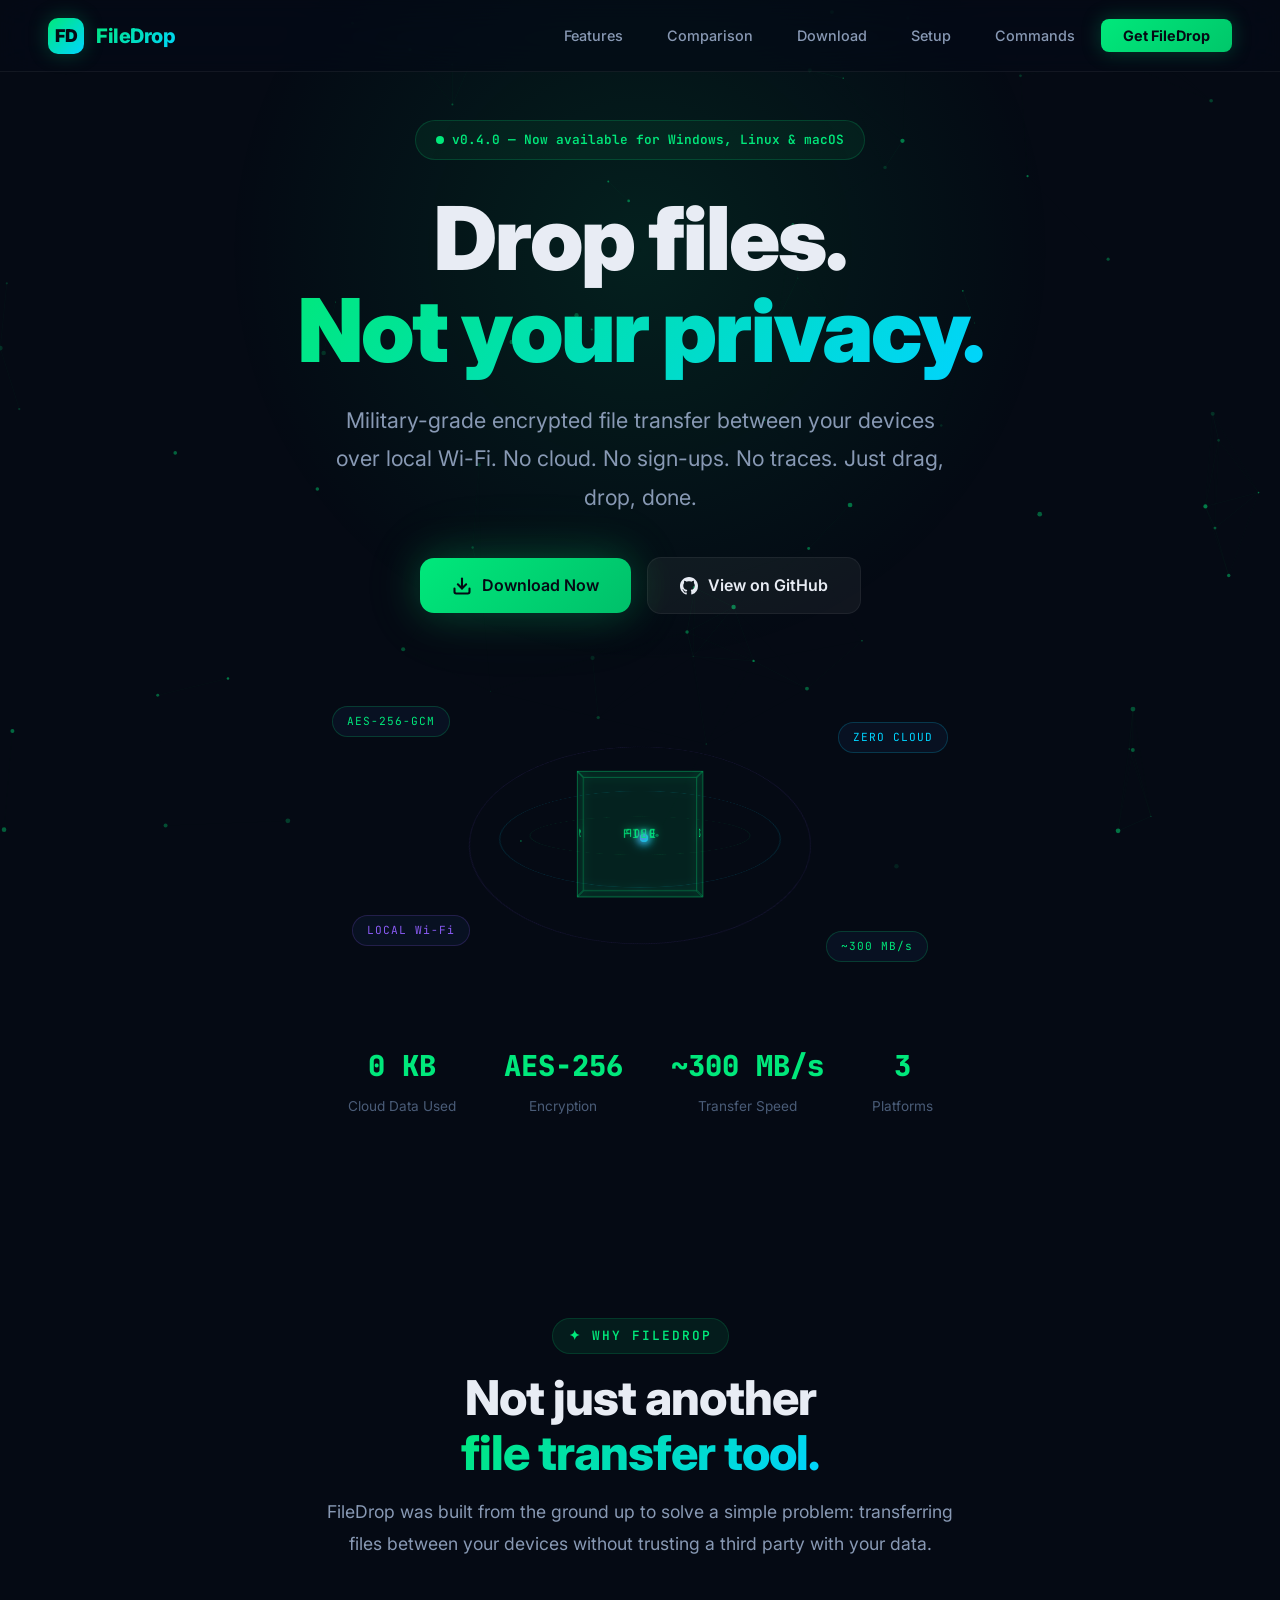
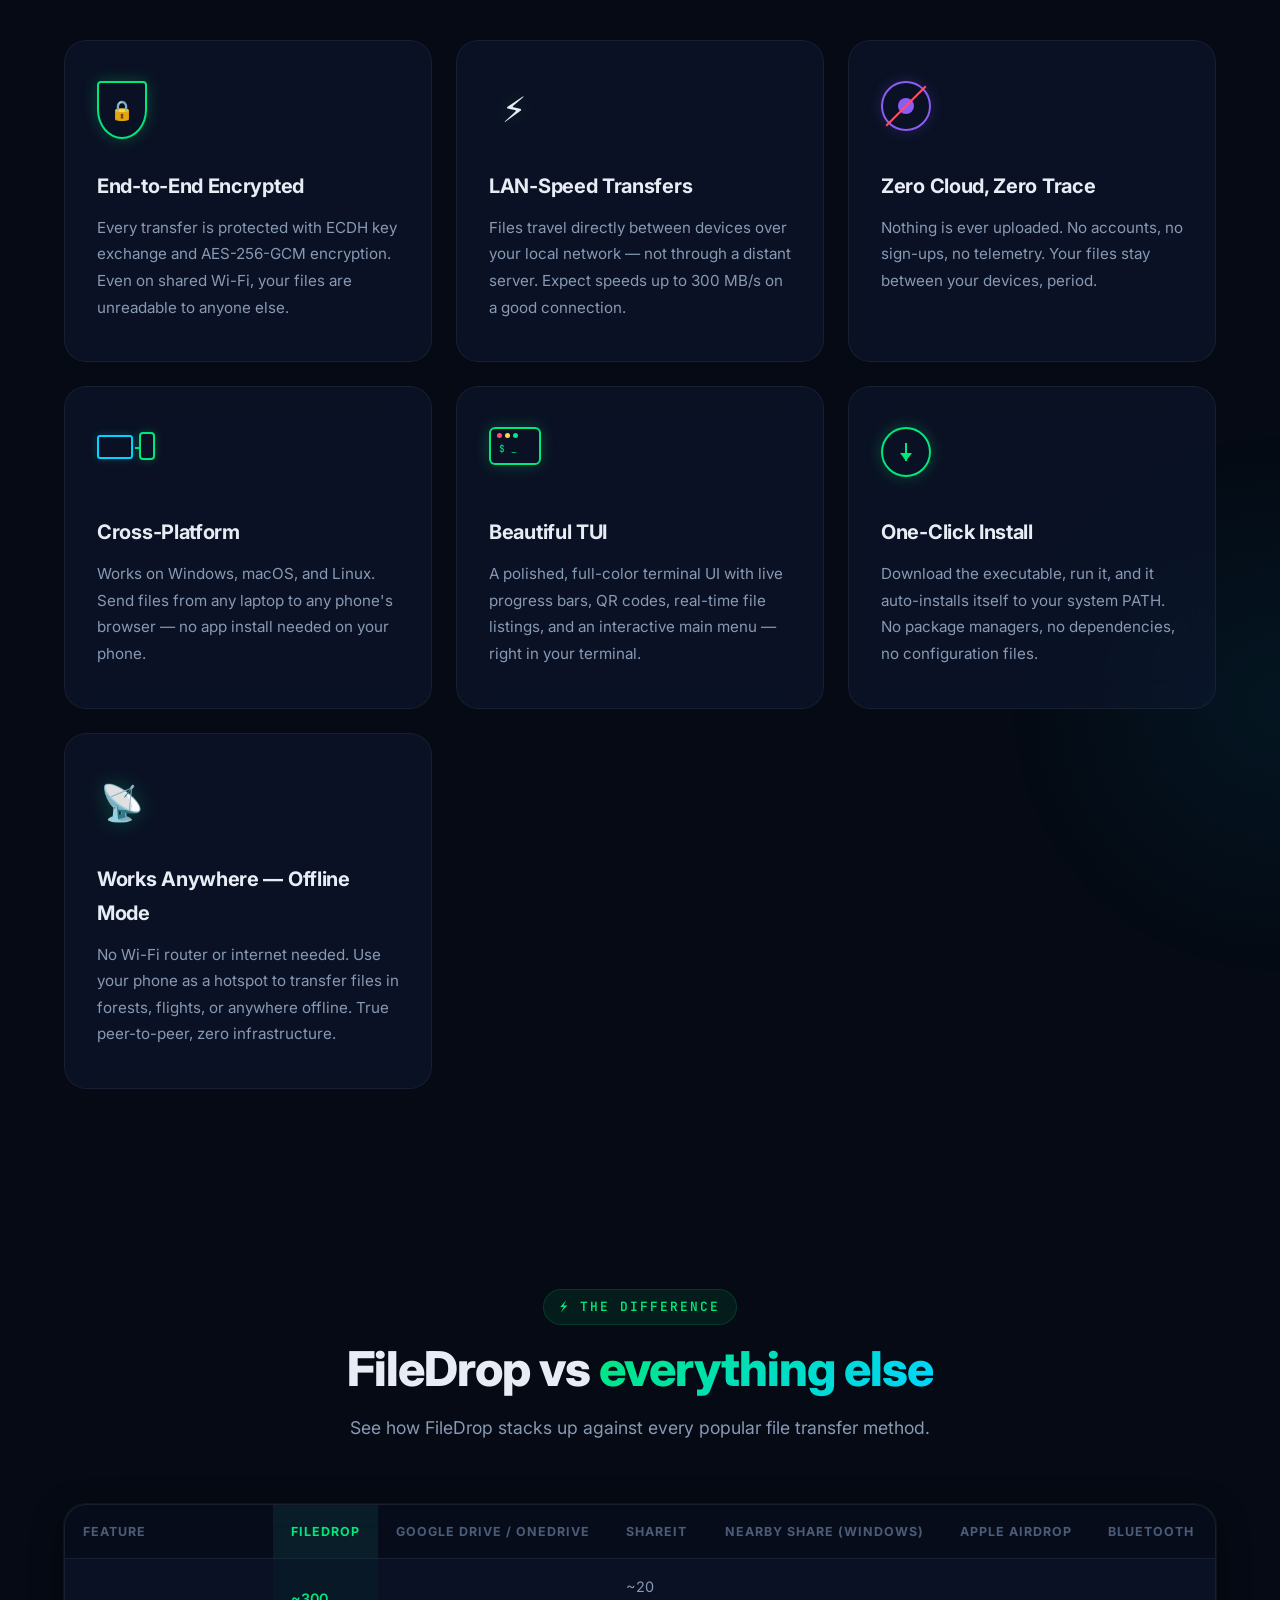
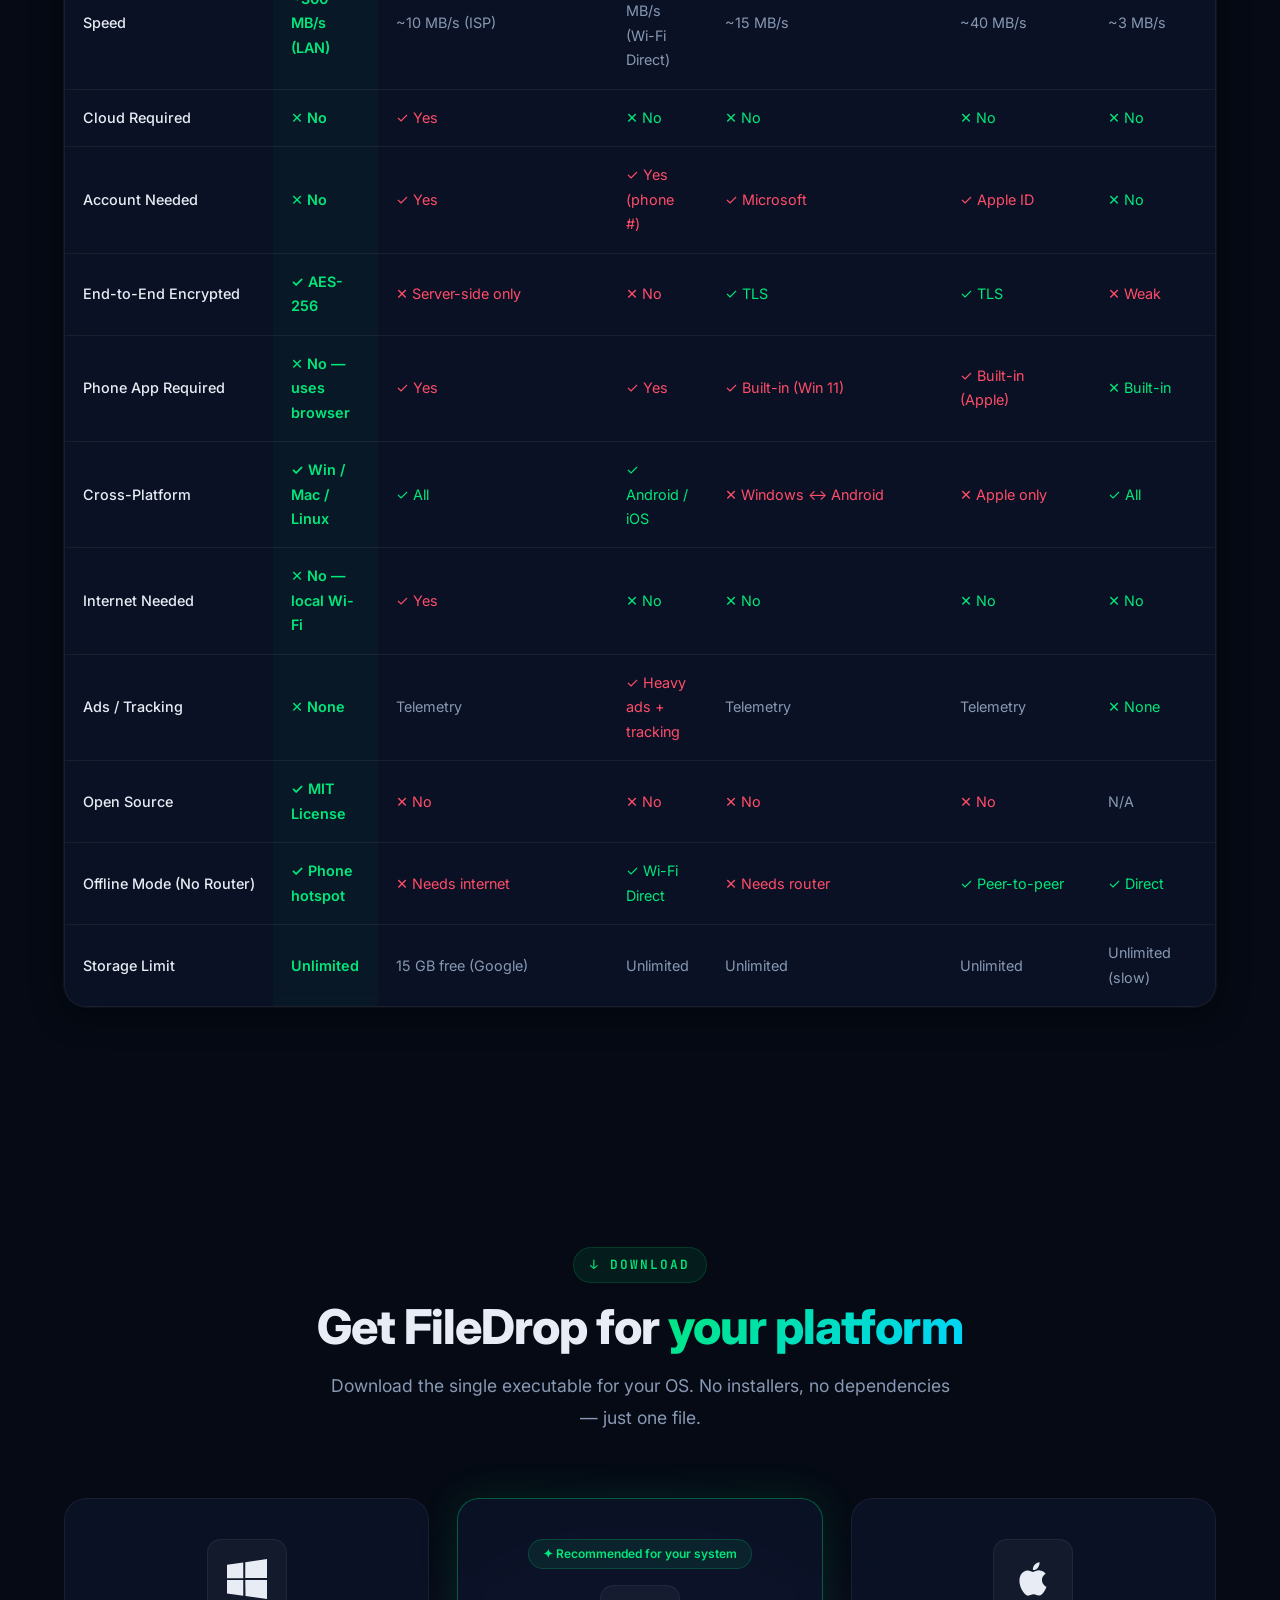
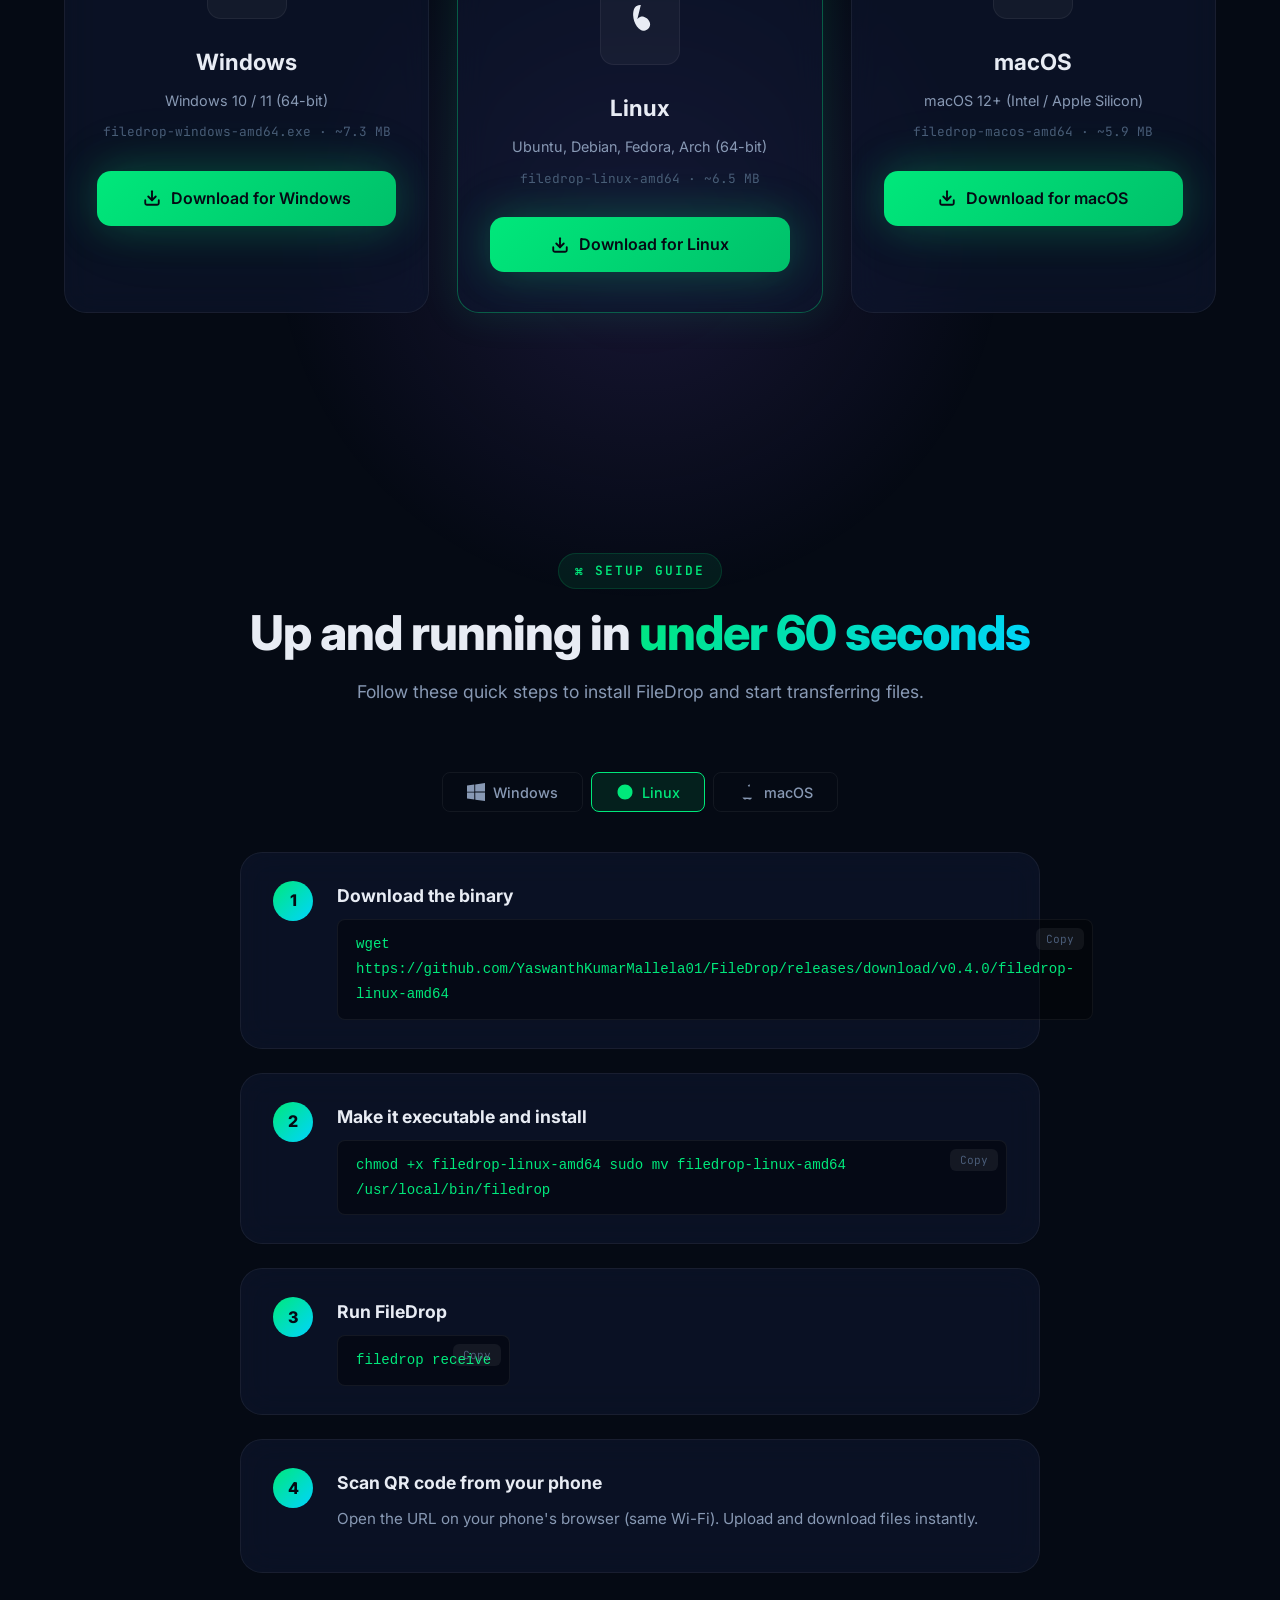
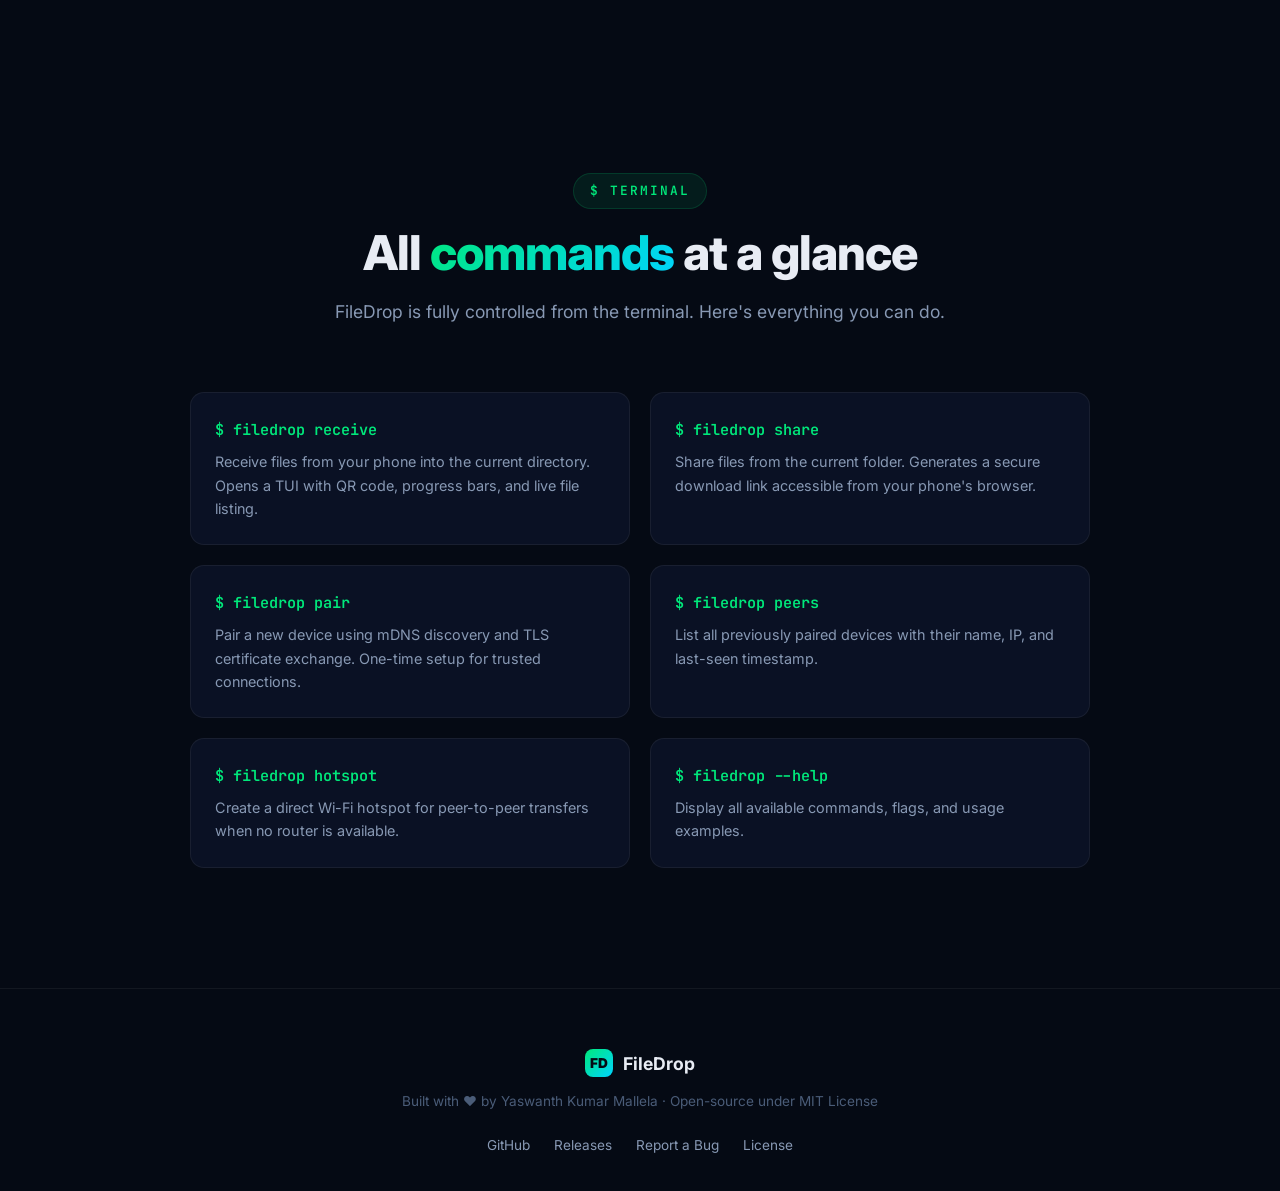
==== commit c751a5fc: "Release v0.4.0 — Dynamic phone hotspot IP detection and universal setup guide" ====
--- a/docs/index.html
+++ b/docs/index.html
@@ -42,7 +42,7 @@
     <div class="hero-content">
       <div class="hero-badge">
         <span class="pulse-dot"></span>
-        v0.3.2 — Now available for Windows, Linux &amp; macOS
+        v0.4.0 — Now available for Windows, Linux &amp; macOS
       </div>
       <h1>
         Drop files.<br/>
@@ -181,6 +181,14 @@
           <p>Download the executable, run it, and it auto-installs itself to your system PATH. No package managers, no dependencies, no configuration files.</p>
         </div>
 
+        <div class="feature-card">
+          <div class="feature-icon-3d">
+            <div class="fi-bolt">📡</div>
+          </div>
+          <h3>Works Anywhere — Offline Mode</h3>
+          <p>No Wi-Fi router or internet needed. Use your phone as a hotspot to transfer files in forests, flights, or anywhere offline. True peer-to-peer, zero infrastructure.</p>
+        </div>
+
       </div>
     </div>
   </section>
@@ -301,6 +309,16 @@
               <td>N/A</td>
             </tr>
             <tr>
+              <td>Offline Mode (No Router)</td>
+              <td class="highlight"><span class="check-icon">✓ Phone hotspot</span></td>
+              <td><span class="cross-icon">✕ Needs internet</span></td>
+              <td><span class="check-icon">✓ Wi-Fi Direct</span></td>
+              <td><span class="cross-icon">✕ Needs router</span></td>
+              <td><span class="check-icon">✓ Peer-to-peer</span></td>
+              <td><span class="check-icon">✓ Direct</span></td>
+              <td><span class="check-icon">✓ Direct</span></td>
+            </tr>
+            <tr>
               <td>Storage Limit</td>
               <td class="highlight">Unlimited</td>
               <td>15 GB free (Google)</td>
@@ -336,7 +354,7 @@
           <h3>Windows</h3>
           <p class="os-desc">Windows 10 / 11 (64-bit)</p>
           <p class="file-size">filedrop-windows-amd64.exe · ~7.3 MB</p>
-          <a href="https://github.com/YaswanthKumarMallela01/FileDrop/releases/download/v0.3.2/filedrop-windows-amd64.exe" class="btn btn-primary btn-download" id="download-windows">
+          <a href="https://github.com/YaswanthKumarMallela01/FileDrop/releases/download/v0.4.0/filedrop-windows-amd64.exe" class="btn btn-primary btn-download" id="download-windows">
             <svg width="18" height="18" viewBox="0 0 24 24" fill="none" stroke="currentColor" stroke-width="2.5" stroke-linecap="round" stroke-linejoin="round"><path d="M21 15v4a2 2 0 01-2 2H5a2 2 0 01-2-2v-4"/><polyline points="7 10 12 15 17 10"/><line x1="12" y1="15" x2="12" y2="3"/></svg>
             Download for Windows
           </a>
@@ -350,7 +368,7 @@
           <h3>Linux</h3>
           <p class="os-desc">Ubuntu, Debian, Fedora, Arch (64-bit)</p>
           <p class="file-size">filedrop-linux-amd64 · ~6.5 MB</p>
-          <a href="https://github.com/YaswanthKumarMallela01/FileDrop/releases/download/v0.3.2/filedrop-linux-amd64" class="btn btn-primary btn-download" id="download-linux">
+          <a href="https://github.com/YaswanthKumarMallela01/FileDrop/releases/download/v0.4.0/filedrop-linux-amd64" class="btn btn-primary btn-download" id="download-linux">
             <svg width="18" height="18" viewBox="0 0 24 24" fill="none" stroke="currentColor" stroke-width="2.5" stroke-linecap="round" stroke-linejoin="round"><path d="M21 15v4a2 2 0 01-2 2H5a2 2 0 01-2-2v-4"/><polyline points="7 10 12 15 17 10"/><line x1="12" y1="15" x2="12" y2="3"/></svg>
             Download for Linux
           </a>
@@ -364,7 +382,7 @@
           <h3>macOS</h3>
           <p class="os-desc">macOS 12+ (Intel / Apple Silicon)</p>
           <p class="file-size">filedrop-macos-amd64 · ~5.9 MB</p>
-          <a href="https://github.com/YaswanthKumarMallela01/FileDrop/releases/download/v0.3.2/filedrop-macos-amd64" class="btn btn-primary btn-download" id="download-macos">
+          <a href="https://github.com/YaswanthKumarMallela01/FileDrop/releases/download/v0.4.0/filedrop-macos-amd64" class="btn btn-primary btn-download" id="download-macos">
             <svg width="18" height="18" viewBox="0 0 24 24" fill="none" stroke="currentColor" stroke-width="2.5" stroke-linecap="round" stroke-linejoin="round"><path d="M21 15v4a2 2 0 01-2 2H5a2 2 0 01-2-2v-4"/><polyline points="7 10 12 15 17 10"/><line x1="12" y1="15" x2="12" y2="3"/></svg>
             Download for macOS
           </a>
@@ -407,7 +425,7 @@
             <div class="step-num">1</div>
             <div class="step-body">
               <h4>Download the executable</h4>
-              <p>Download <strong>filedrop-windows-amd64.exe</strong> from the <a href="#download" style="color:var(--accent);">download section</a> above, or from the <a href="https://github.com/YaswanthKumarMallela01/FileDrop/releases/tag/v0.3.2" target="_blank" style="color:var(--accent);">GitHub Releases page</a>.</p>
+              <p>Download <strong>filedrop-windows-amd64.exe</strong> from the <a href="#download" style="color:var(--accent);">download section</a> above, or from the <a href="https://github.com/YaswanthKumarMallela01/FileDrop/releases/tag/v0.4.0" target="_blank" style="color:var(--accent);">GitHub Releases page</a>.</p>
             </div>
           </div>
           <div class="step-item">
@@ -443,7 +461,7 @@
             <div class="step-num">1</div>
             <div class="step-body">
               <h4>Download the binary</h4>
-              <div class="code-block"><button class="copy-btn">Copy</button><code>wget https://github.com/YaswanthKumarMallela01/FileDrop/releases/download/v0.3.2/filedrop-linux-amd64</code></div>
+              <div class="code-block"><button class="copy-btn">Copy</button><code>wget https://github.com/YaswanthKumarMallela01/FileDrop/releases/download/v0.4.0/filedrop-linux-amd64</code></div>
             </div>
           </div>
           <div class="step-item">
@@ -478,7 +496,7 @@
             <div class="step-num">1</div>
             <div class="step-body">
               <h4>Download the binary</h4>
-              <div class="code-block"><button class="copy-btn">Copy</button><code>curl -LO https://github.com/YaswanthKumarMallela01/FileDrop/releases/download/v0.3.2/filedrop-macos-amd64</code></div>
+              <div class="code-block"><button class="copy-btn">Copy</button><code>curl -LO https://github.com/YaswanthKumarMallela01/FileDrop/releases/download/v0.4.0/filedrop-macos-amd64</code></div>
             </div>
           </div>
           <div class="step-item">
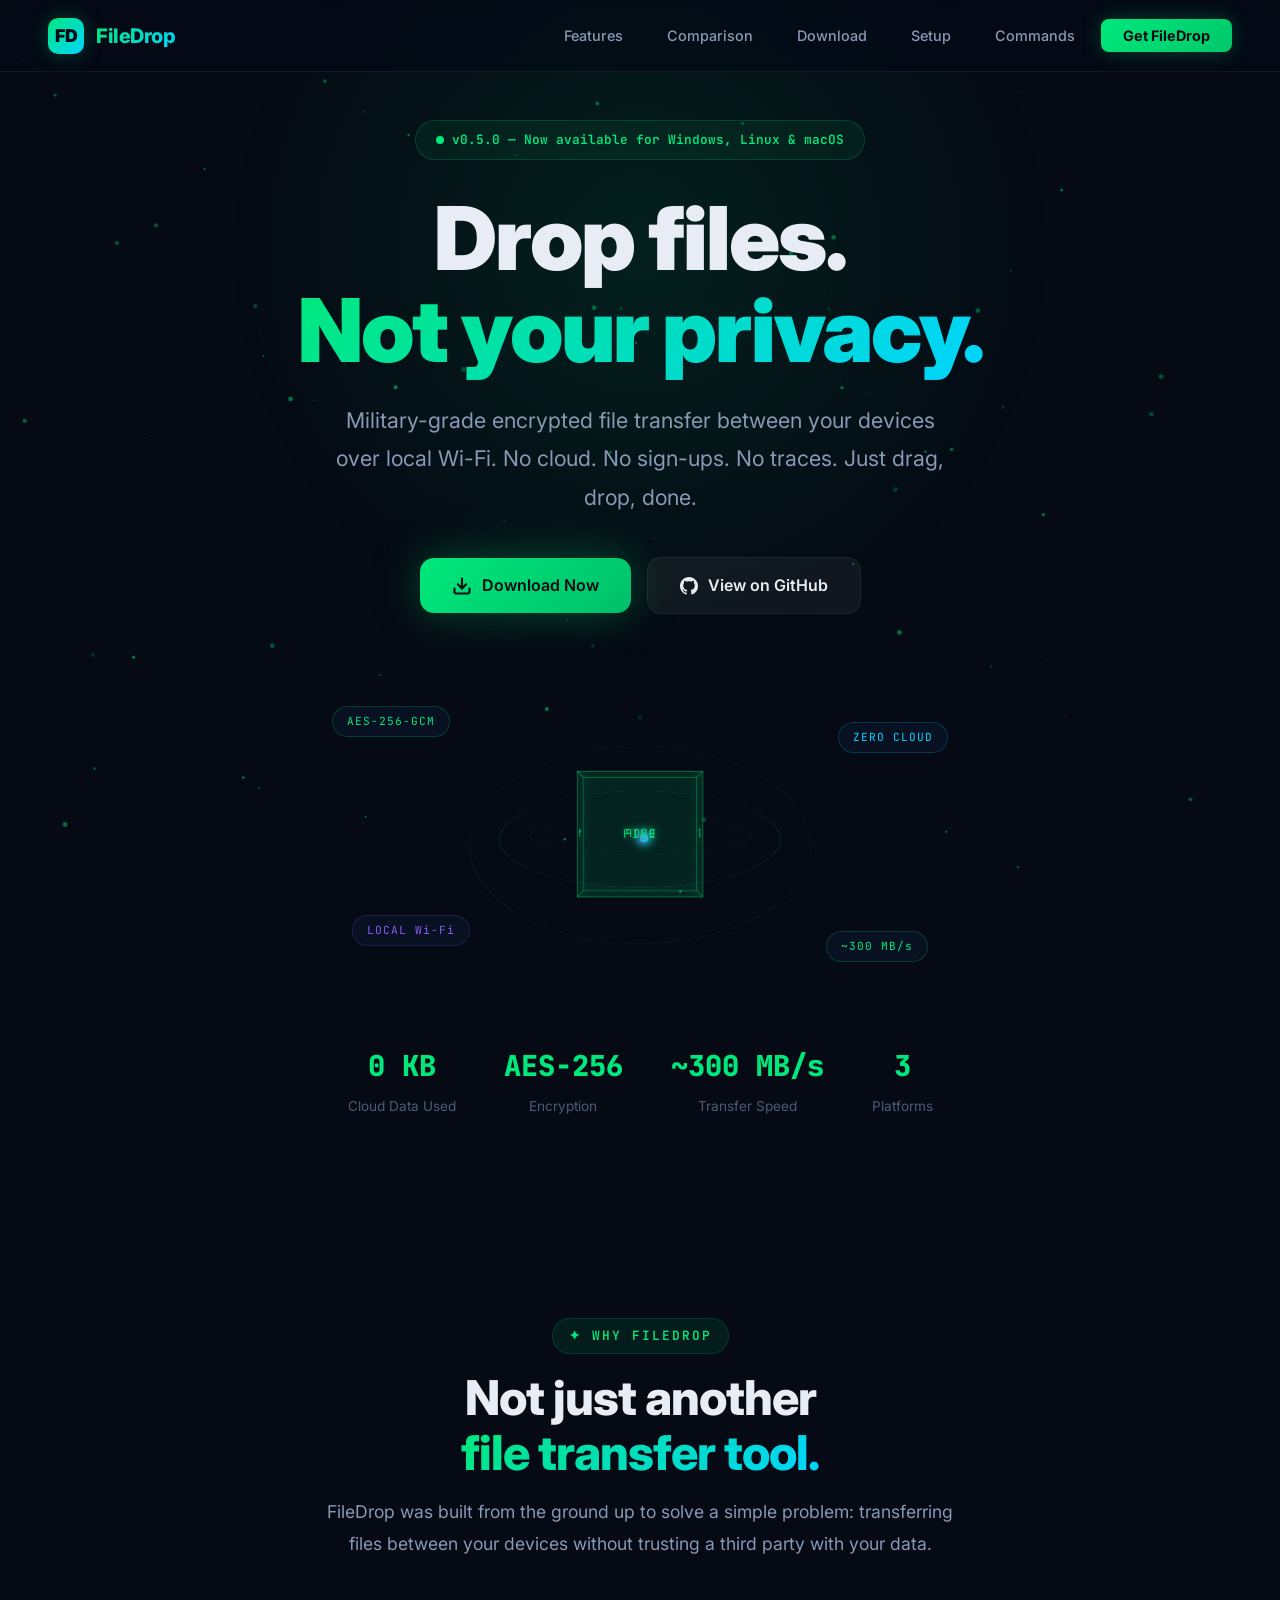
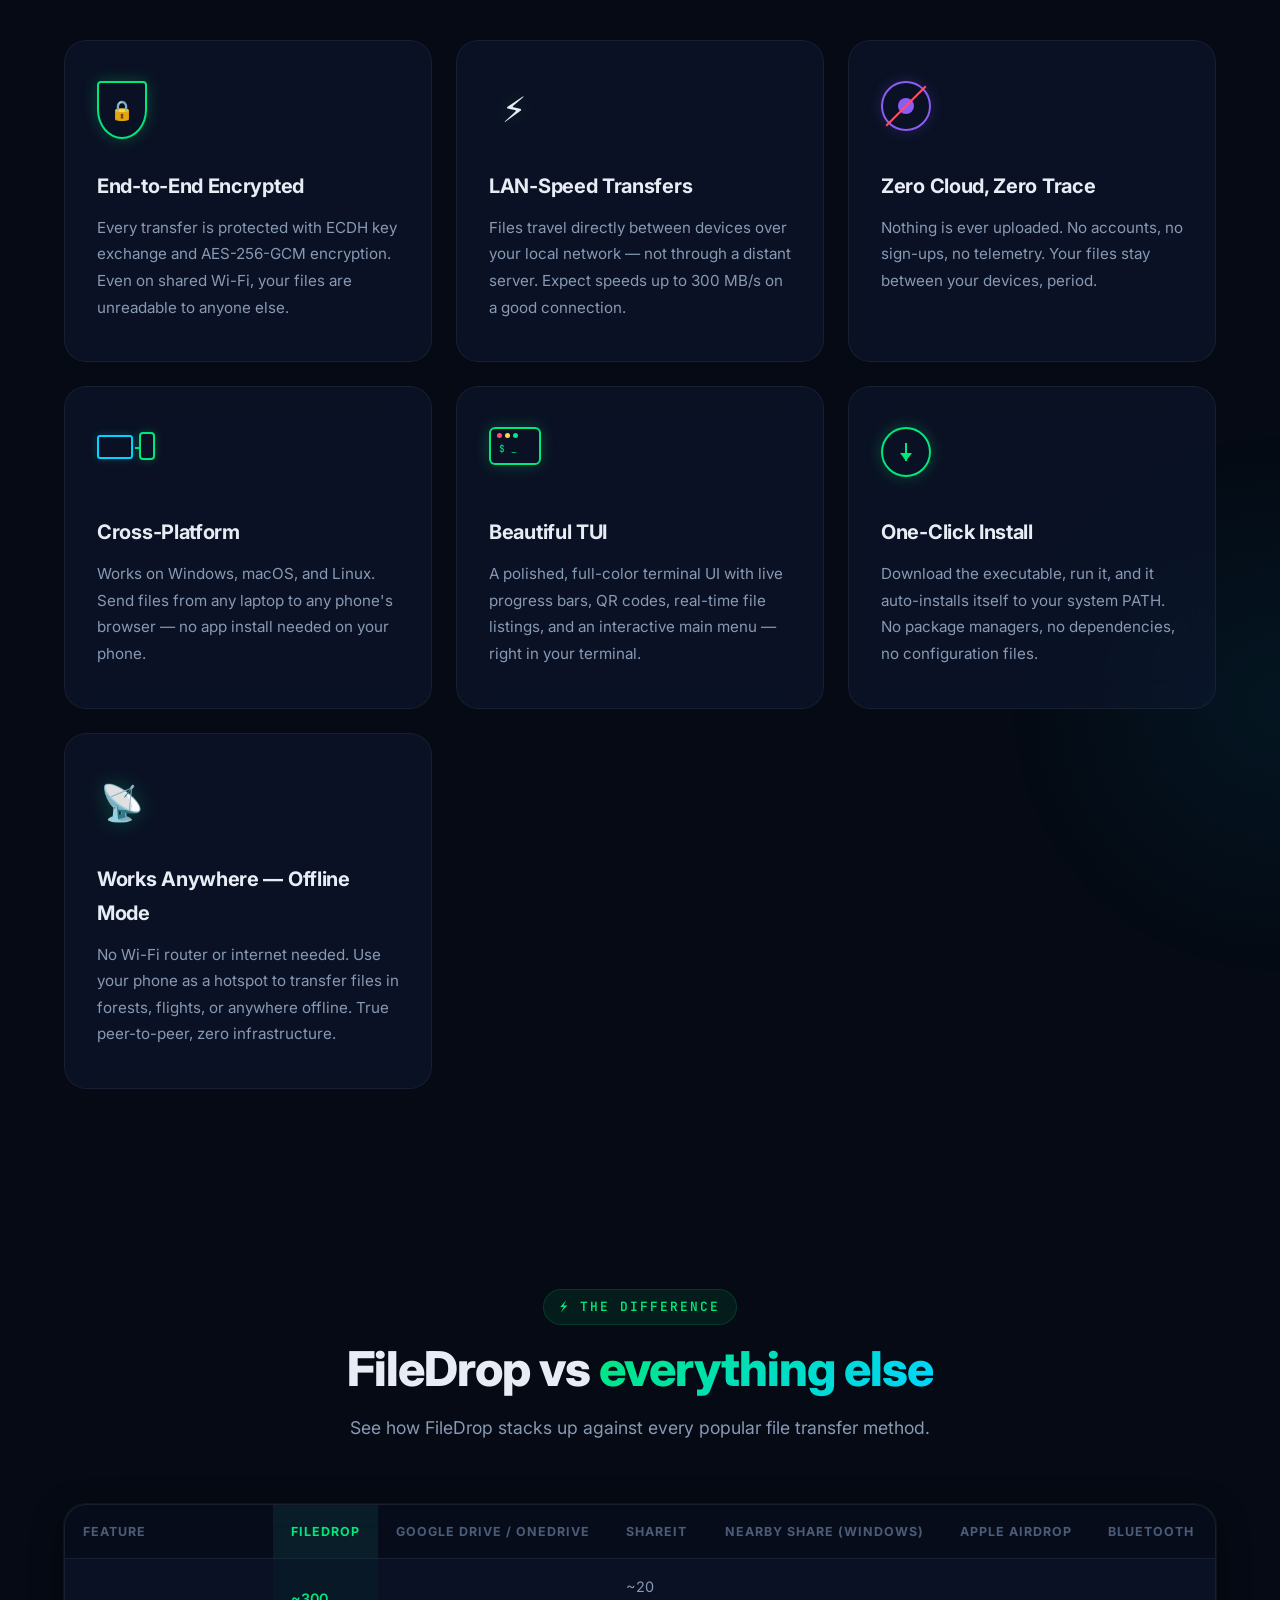
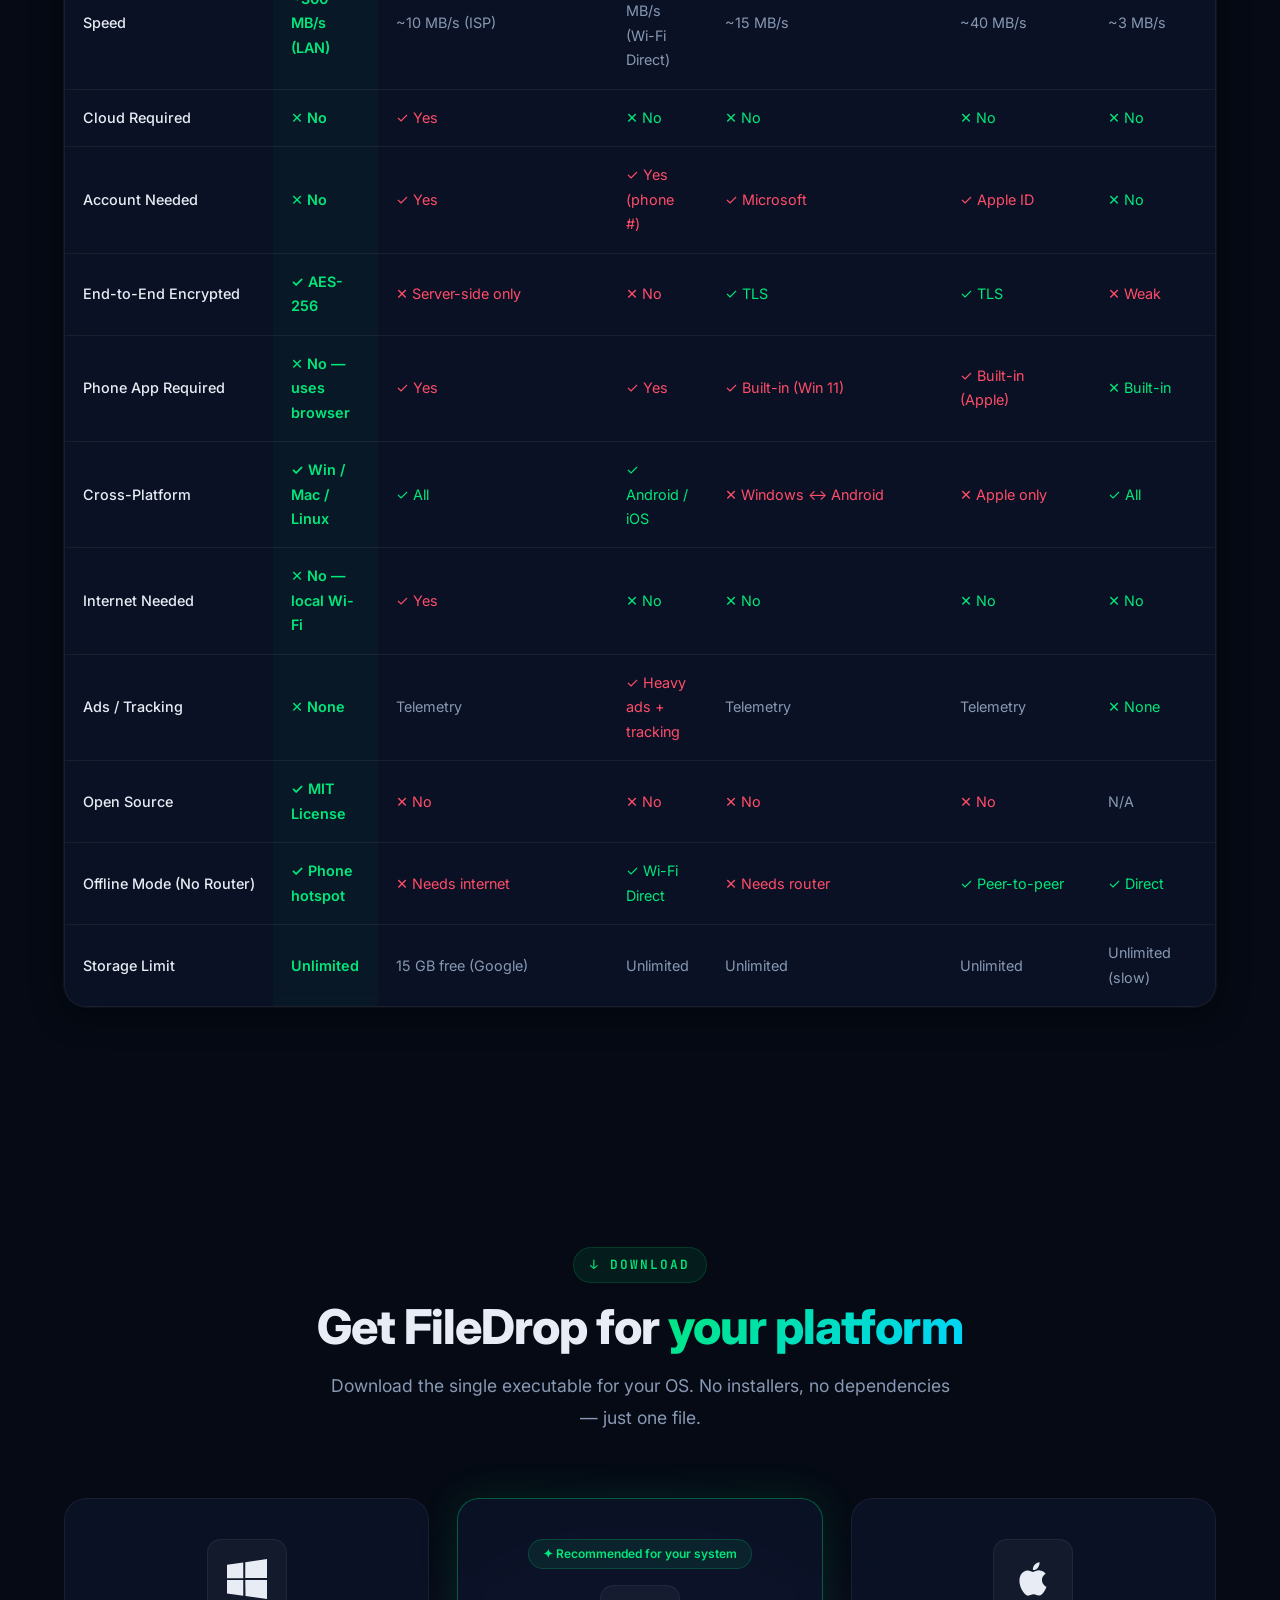
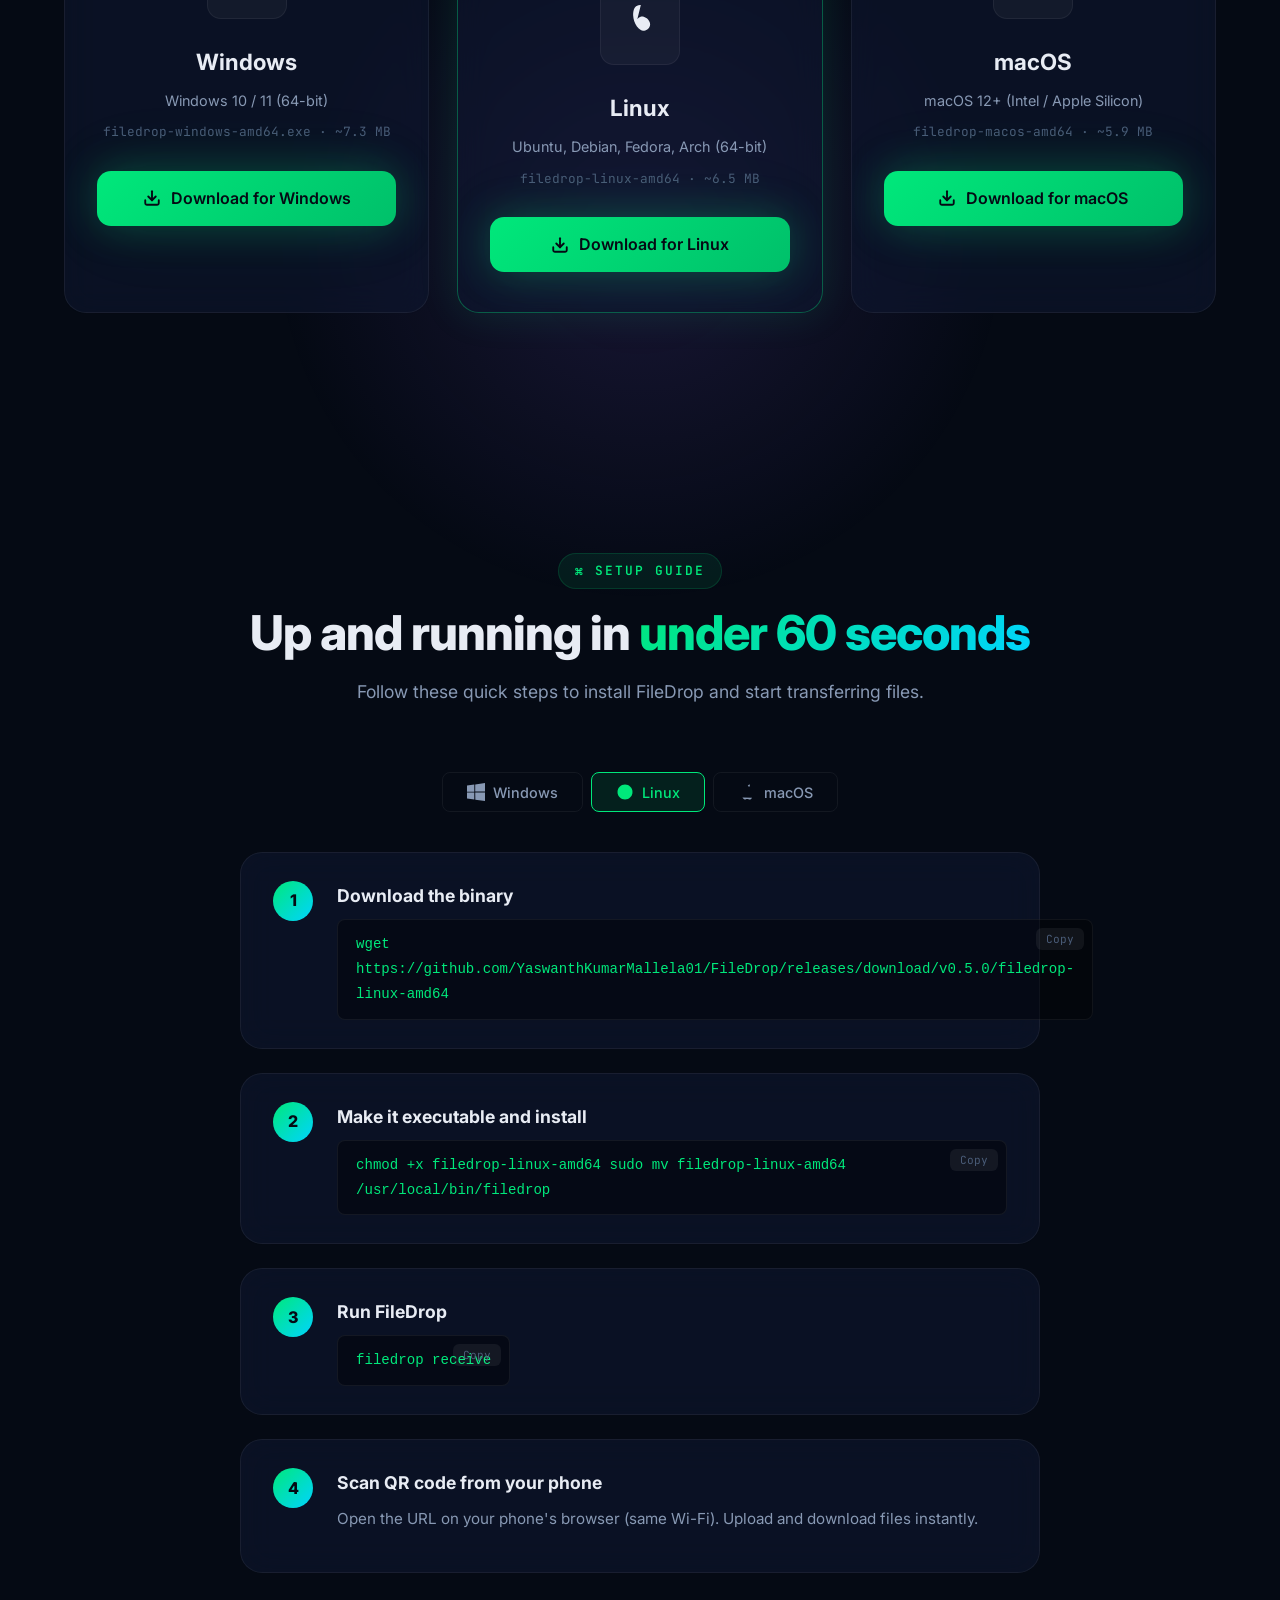
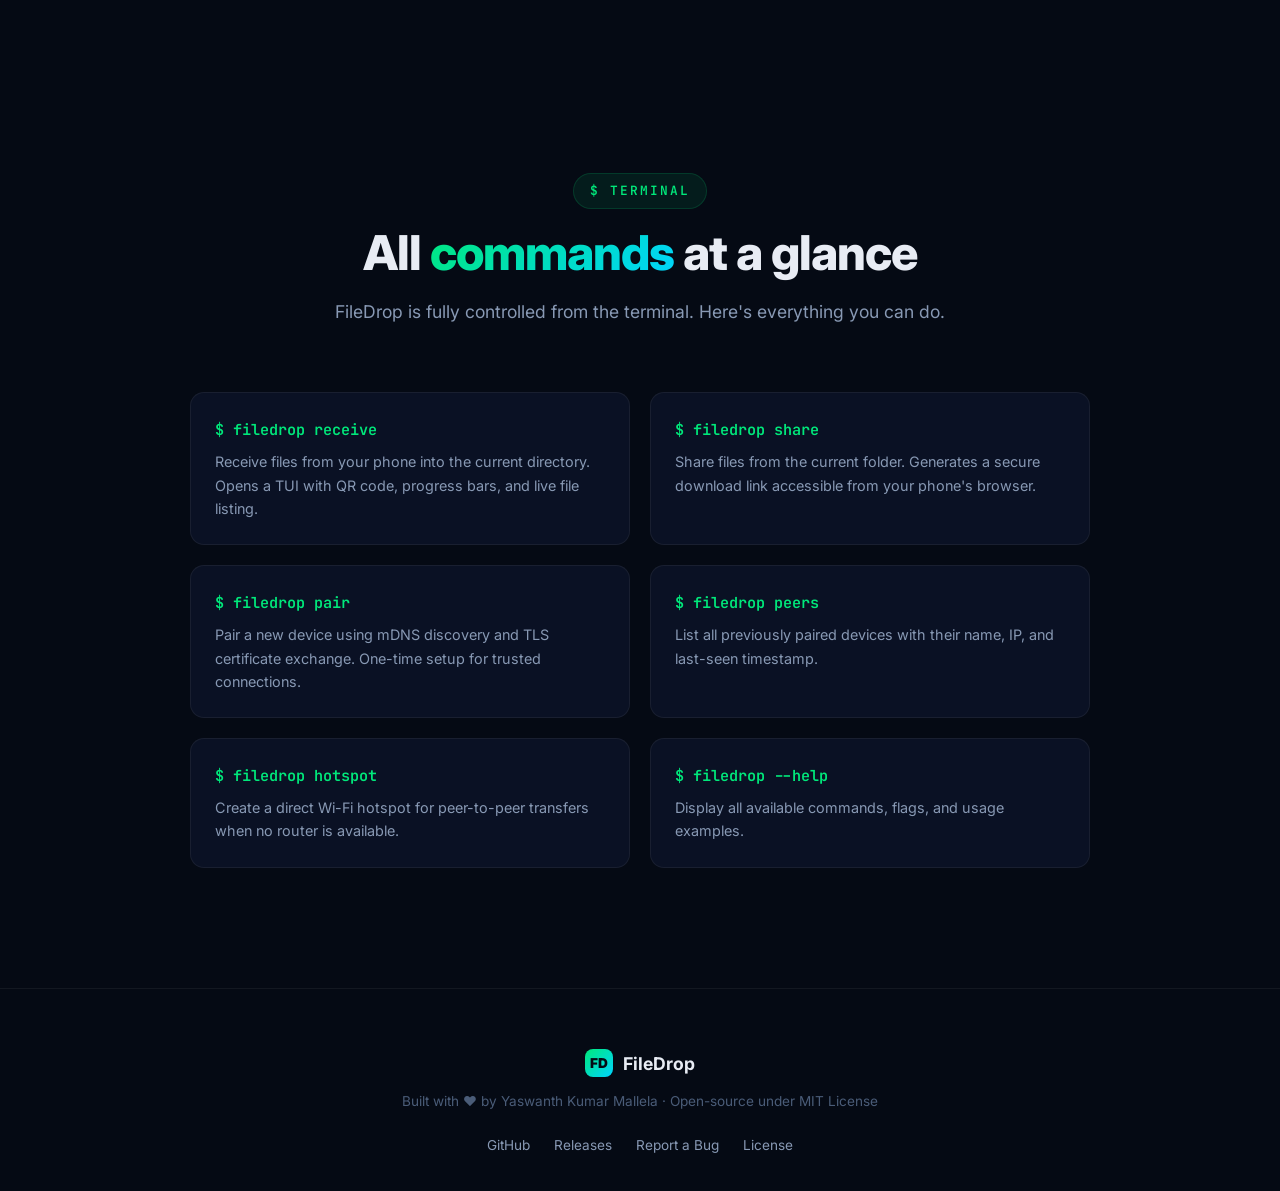
==== commit 433db4d8: "feat: FileDrop v0.5.0 — 50MB/s speeds, virtual scroll file list, persistent 3-pane TUI, smooth slidi" ====
--- a/docs/index.html
+++ b/docs/index.html
@@ -42,7 +42,7 @@
     <div class="hero-content">
       <div class="hero-badge">
         <span class="pulse-dot"></span>
-        v0.4.0 — Now available for Windows, Linux &amp; macOS
+        v0.5.0 — Now available for Windows, Linux &amp; macOS
       </div>
       <h1>
         Drop files.<br/>
@@ -354,7 +354,7 @@
           <h3>Windows</h3>
           <p class="os-desc">Windows 10 / 11 (64-bit)</p>
           <p class="file-size">filedrop-windows-amd64.exe · ~7.3 MB</p>
-          <a href="https://github.com/YaswanthKumarMallela01/FileDrop/releases/download/v0.4.0/filedrop-windows-amd64.exe" class="btn btn-primary btn-download" id="download-windows">
+          <a href="https://github.com/YaswanthKumarMallela01/FileDrop/releases/download/v0.5.0/filedrop-windows-amd64.exe" class="btn btn-primary btn-download" id="download-windows">
             <svg width="18" height="18" viewBox="0 0 24 24" fill="none" stroke="currentColor" stroke-width="2.5" stroke-linecap="round" stroke-linejoin="round"><path d="M21 15v4a2 2 0 01-2 2H5a2 2 0 01-2-2v-4"/><polyline points="7 10 12 15 17 10"/><line x1="12" y1="15" x2="12" y2="3"/></svg>
             Download for Windows
           </a>
@@ -368,7 +368,7 @@
           <h3>Linux</h3>
           <p class="os-desc">Ubuntu, Debian, Fedora, Arch (64-bit)</p>
           <p class="file-size">filedrop-linux-amd64 · ~6.5 MB</p>
-          <a href="https://github.com/YaswanthKumarMallela01/FileDrop/releases/download/v0.4.0/filedrop-linux-amd64" class="btn btn-primary btn-download" id="download-linux">
+          <a href="https://github.com/YaswanthKumarMallela01/FileDrop/releases/download/v0.5.0/filedrop-linux-amd64" class="btn btn-primary btn-download" id="download-linux">
             <svg width="18" height="18" viewBox="0 0 24 24" fill="none" stroke="currentColor" stroke-width="2.5" stroke-linecap="round" stroke-linejoin="round"><path d="M21 15v4a2 2 0 01-2 2H5a2 2 0 01-2-2v-4"/><polyline points="7 10 12 15 17 10"/><line x1="12" y1="15" x2="12" y2="3"/></svg>
             Download for Linux
           </a>
@@ -382,7 +382,7 @@
           <h3>macOS</h3>
           <p class="os-desc">macOS 12+ (Intel / Apple Silicon)</p>
           <p class="file-size">filedrop-macos-amd64 · ~5.9 MB</p>
-          <a href="https://github.com/YaswanthKumarMallela01/FileDrop/releases/download/v0.4.0/filedrop-macos-amd64" class="btn btn-primary btn-download" id="download-macos">
+          <a href="https://github.com/YaswanthKumarMallela01/FileDrop/releases/download/v0.5.0/filedrop-macos-amd64" class="btn btn-primary btn-download" id="download-macos">
             <svg width="18" height="18" viewBox="0 0 24 24" fill="none" stroke="currentColor" stroke-width="2.5" stroke-linecap="round" stroke-linejoin="round"><path d="M21 15v4a2 2 0 01-2 2H5a2 2 0 01-2-2v-4"/><polyline points="7 10 12 15 17 10"/><line x1="12" y1="15" x2="12" y2="3"/></svg>
             Download for macOS
           </a>
@@ -425,7 +425,7 @@
             <div class="step-num">1</div>
             <div class="step-body">
               <h4>Download the executable</h4>
-              <p>Download <strong>filedrop-windows-amd64.exe</strong> from the <a href="#download" style="color:var(--accent);">download section</a> above, or from the <a href="https://github.com/YaswanthKumarMallela01/FileDrop/releases/tag/v0.4.0" target="_blank" style="color:var(--accent);">GitHub Releases page</a>.</p>
+              <p>Download <strong>filedrop-windows-amd64.exe</strong> from the <a href="#download" style="color:var(--accent);">download section</a> above, or from the <a href="https://github.com/YaswanthKumarMallela01/FileDrop/releases/tag/v0.5.0" target="_blank" style="color:var(--accent);">GitHub Releases page</a>.</p>
             </div>
           </div>
           <div class="step-item">
@@ -461,7 +461,7 @@
             <div class="step-num">1</div>
             <div class="step-body">
               <h4>Download the binary</h4>
-              <div class="code-block"><button class="copy-btn">Copy</button><code>wget https://github.com/YaswanthKumarMallela01/FileDrop/releases/download/v0.4.0/filedrop-linux-amd64</code></div>
+              <div class="code-block"><button class="copy-btn">Copy</button><code>wget https://github.com/YaswanthKumarMallela01/FileDrop/releases/download/v0.5.0/filedrop-linux-amd64</code></div>
             </div>
           </div>
           <div class="step-item">
@@ -496,7 +496,7 @@
             <div class="step-num">1</div>
             <div class="step-body">
               <h4>Download the binary</h4>
-              <div class="code-block"><button class="copy-btn">Copy</button><code>curl -LO https://github.com/YaswanthKumarMallela01/FileDrop/releases/download/v0.4.0/filedrop-macos-amd64</code></div>
+              <div class="code-block"><button class="copy-btn">Copy</button><code>curl -LO https://github.com/YaswanthKumarMallela01/FileDrop/releases/download/v0.5.0/filedrop-macos-amd64</code></div>
             </div>
           </div>
           <div class="step-item">
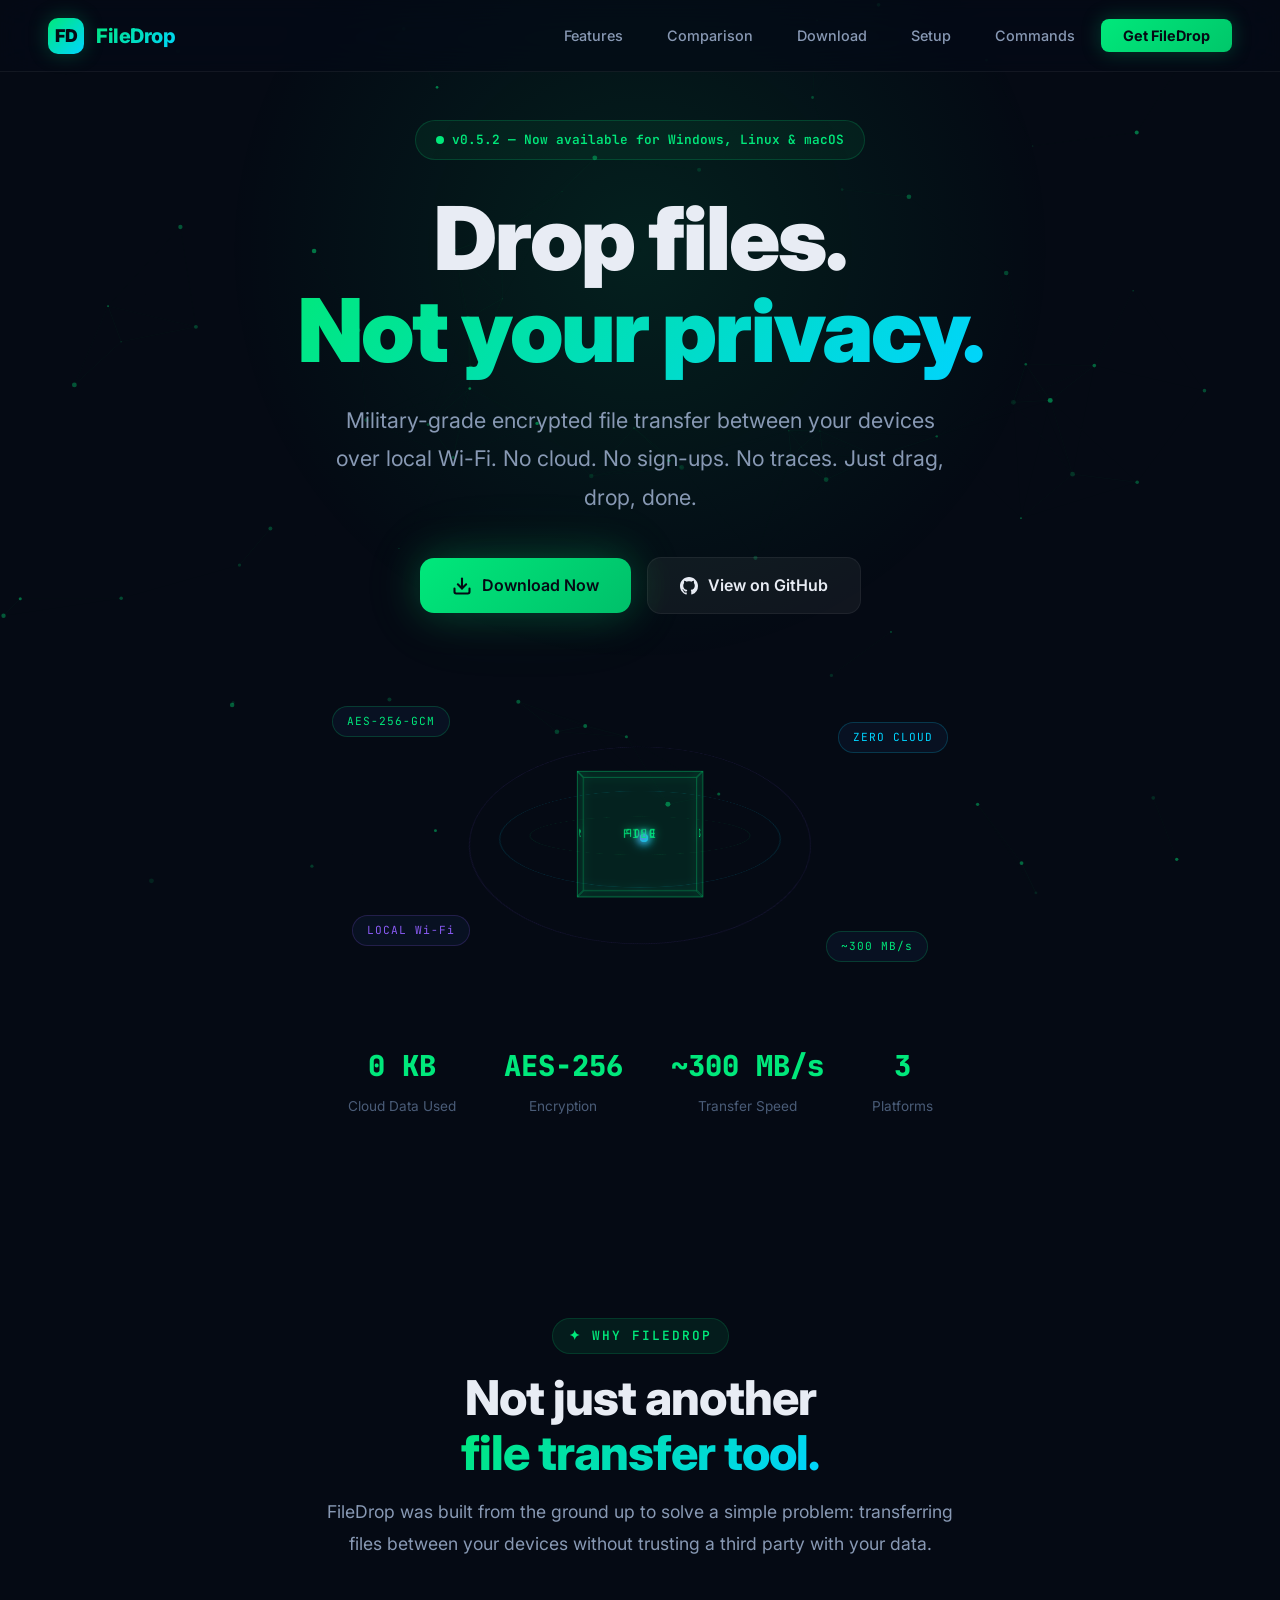
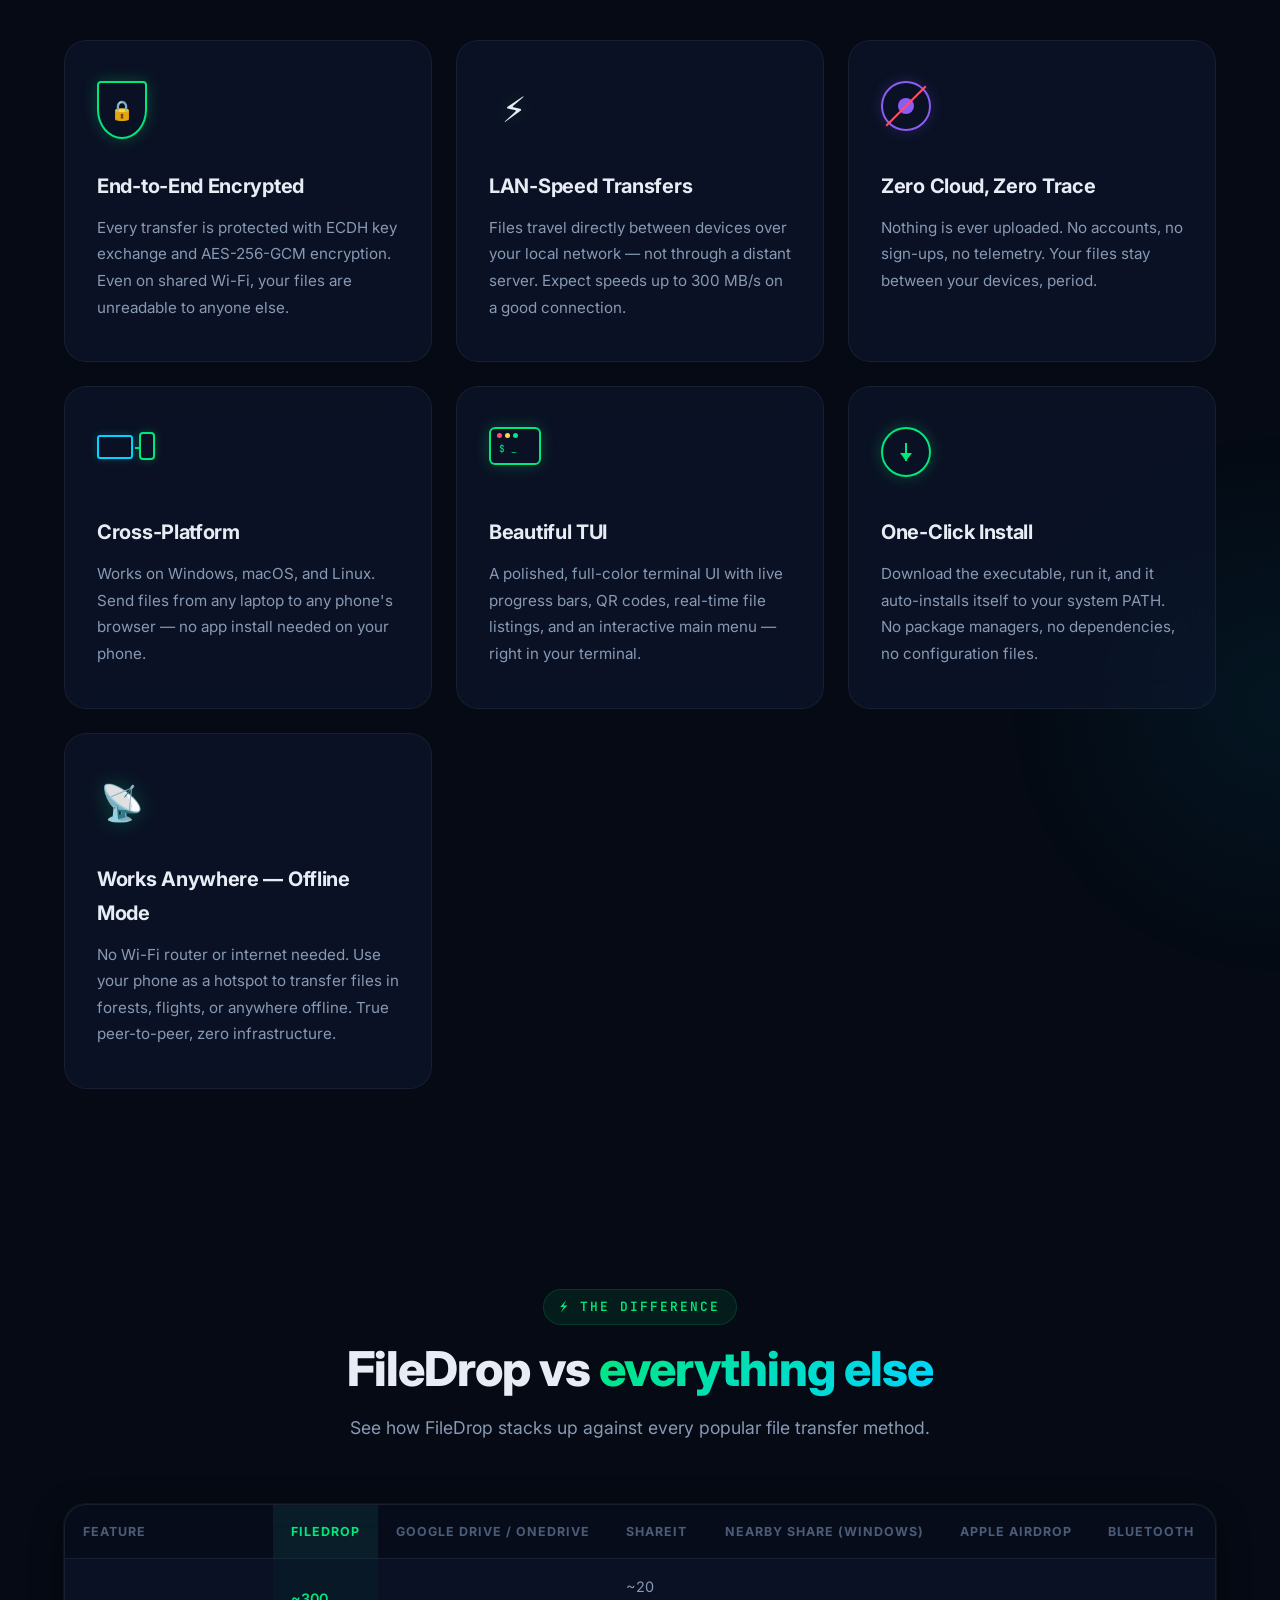
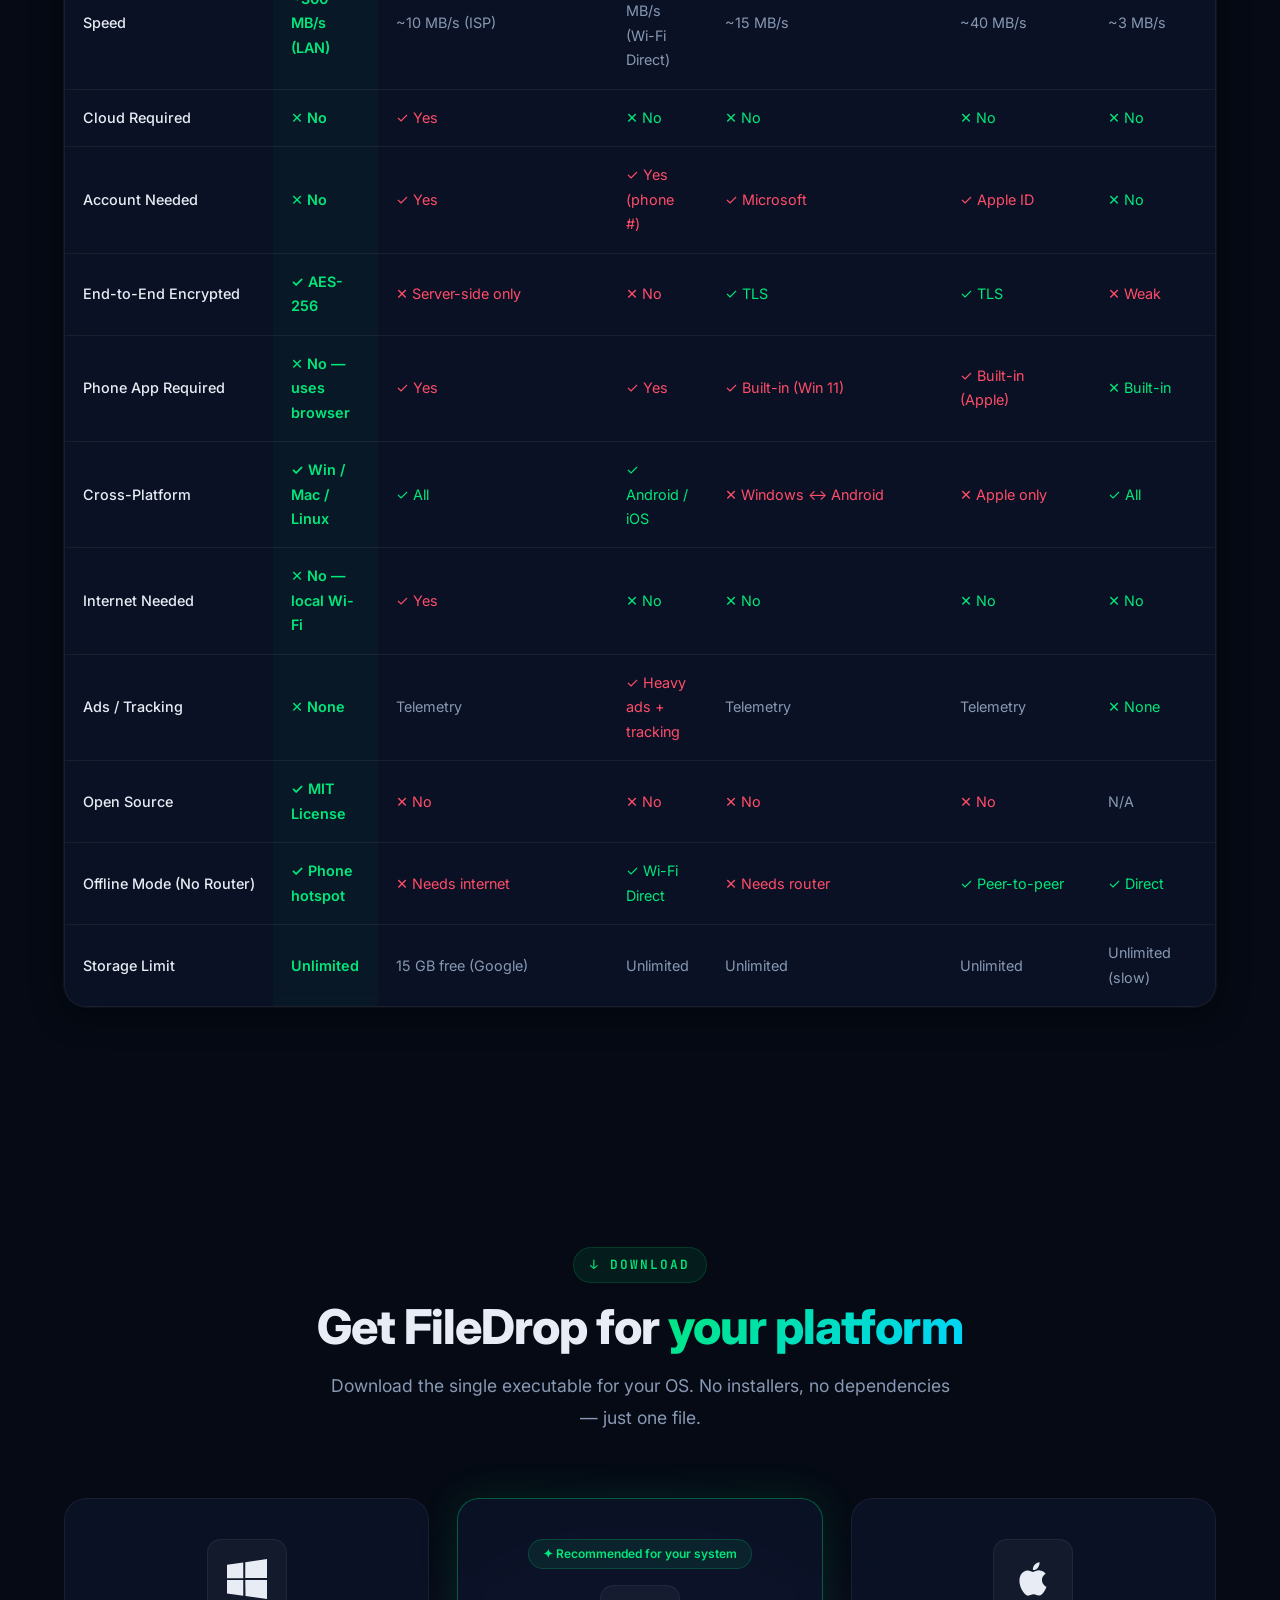
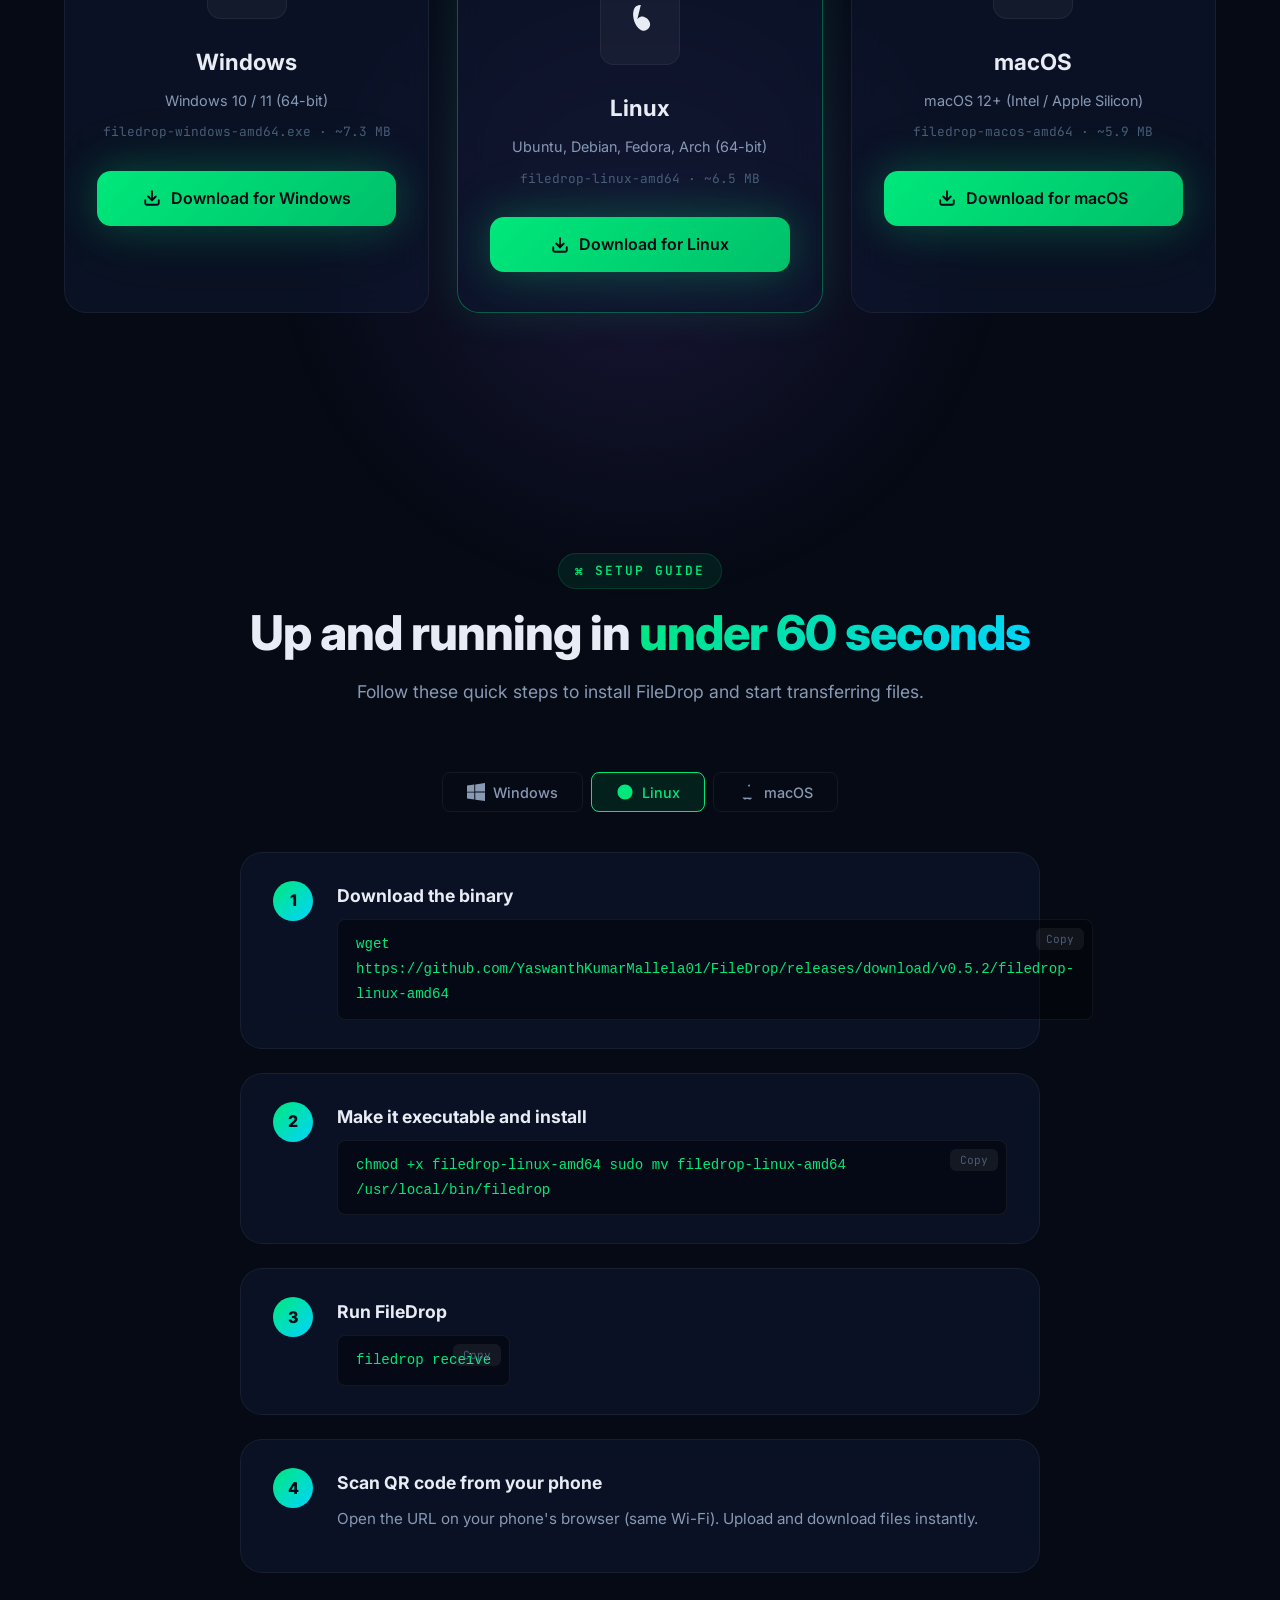
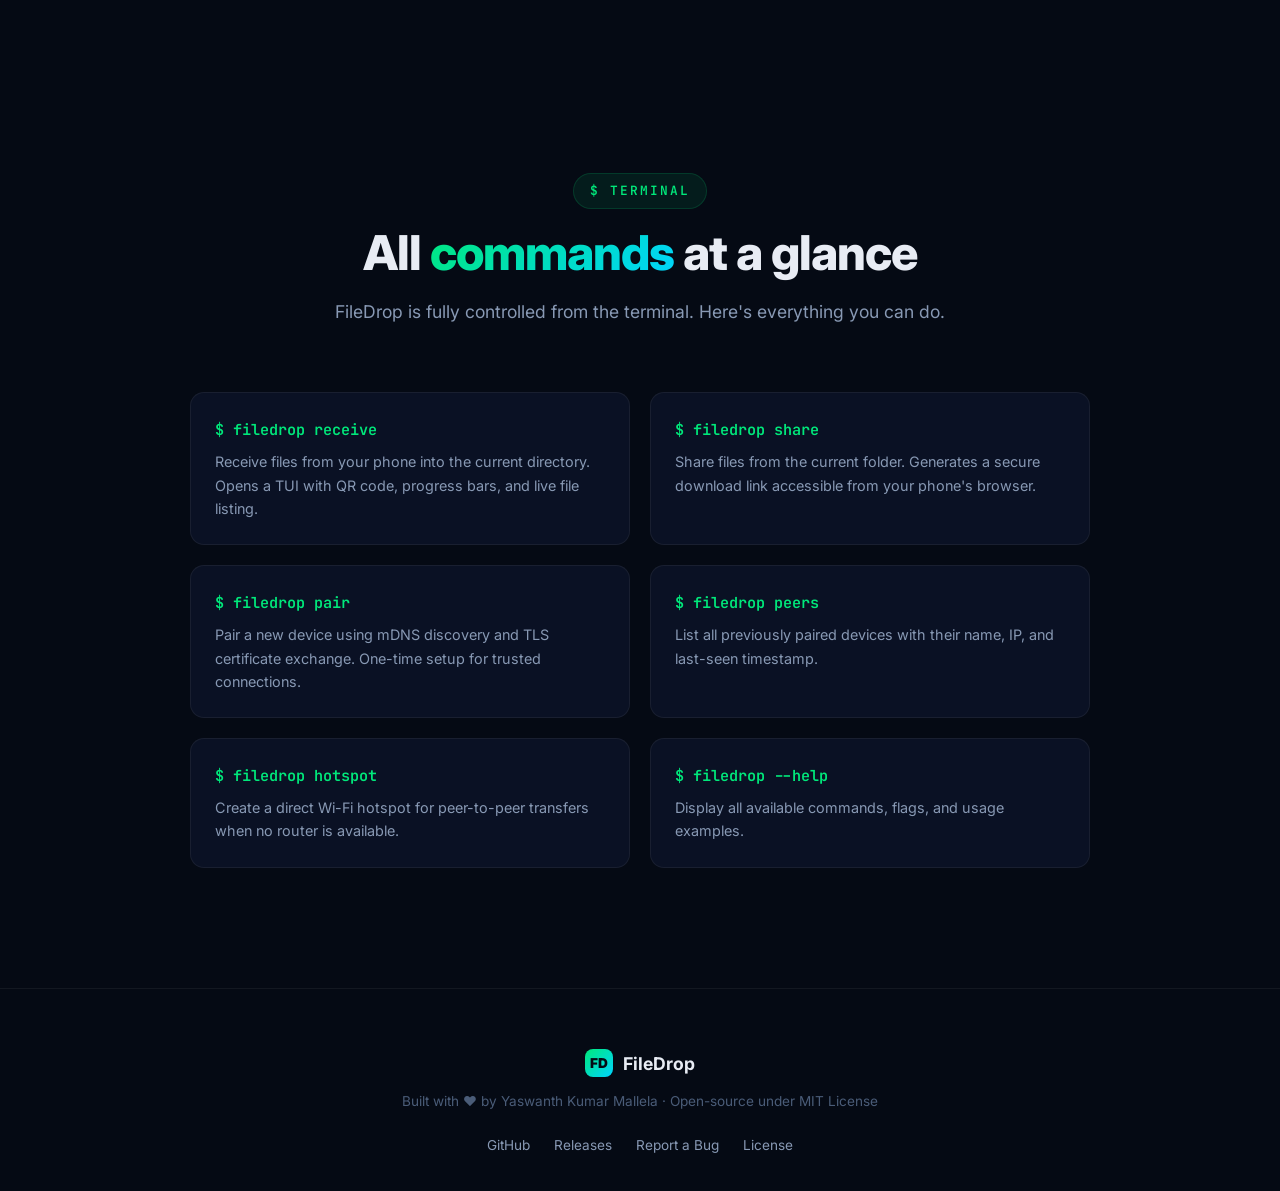
==== commit 55dc1023: "feat: FileDrop v0.5.2 — O(1) set lookup file selection, async batching, robust WS reconnects, 4MB pu" ====
--- a/docs/index.html
+++ b/docs/index.html
@@ -42,7 +42,7 @@
     <div class="hero-content">
       <div class="hero-badge">
         <span class="pulse-dot"></span>
-        v0.5.0 — Now available for Windows, Linux &amp; macOS
+        v0.5.2 — Now available for Windows, Linux &amp; macOS
       </div>
       <h1>
         Drop files.<br/>
@@ -354,7 +354,7 @@
           <h3>Windows</h3>
           <p class="os-desc">Windows 10 / 11 (64-bit)</p>
           <p class="file-size">filedrop-windows-amd64.exe · ~7.3 MB</p>
-          <a href="https://github.com/YaswanthKumarMallela01/FileDrop/releases/download/v0.5.0/filedrop-windows-amd64.exe" class="btn btn-primary btn-download" id="download-windows">
+          <a href="https://github.com/YaswanthKumarMallela01/FileDrop/releases/download/v0.5.2/filedrop-windows-amd64.exe" class="btn btn-primary btn-download" id="download-windows">
             <svg width="18" height="18" viewBox="0 0 24 24" fill="none" stroke="currentColor" stroke-width="2.5" stroke-linecap="round" stroke-linejoin="round"><path d="M21 15v4a2 2 0 01-2 2H5a2 2 0 01-2-2v-4"/><polyline points="7 10 12 15 17 10"/><line x1="12" y1="15" x2="12" y2="3"/></svg>
             Download for Windows
           </a>
@@ -368,7 +368,7 @@
           <h3>Linux</h3>
           <p class="os-desc">Ubuntu, Debian, Fedora, Arch (64-bit)</p>
           <p class="file-size">filedrop-linux-amd64 · ~6.5 MB</p>
-          <a href="https://github.com/YaswanthKumarMallela01/FileDrop/releases/download/v0.5.0/filedrop-linux-amd64" class="btn btn-primary btn-download" id="download-linux">
+          <a href="https://github.com/YaswanthKumarMallela01/FileDrop/releases/download/v0.5.2/filedrop-linux-amd64" class="btn btn-primary btn-download" id="download-linux">
             <svg width="18" height="18" viewBox="0 0 24 24" fill="none" stroke="currentColor" stroke-width="2.5" stroke-linecap="round" stroke-linejoin="round"><path d="M21 15v4a2 2 0 01-2 2H5a2 2 0 01-2-2v-4"/><polyline points="7 10 12 15 17 10"/><line x1="12" y1="15" x2="12" y2="3"/></svg>
             Download for Linux
           </a>
@@ -382,7 +382,7 @@
           <h3>macOS</h3>
           <p class="os-desc">macOS 12+ (Intel / Apple Silicon)</p>
           <p class="file-size">filedrop-macos-amd64 · ~5.9 MB</p>
-          <a href="https://github.com/YaswanthKumarMallela01/FileDrop/releases/download/v0.5.0/filedrop-macos-amd64" class="btn btn-primary btn-download" id="download-macos">
+          <a href="https://github.com/YaswanthKumarMallela01/FileDrop/releases/download/v0.5.2/filedrop-macos-amd64" class="btn btn-primary btn-download" id="download-macos">
             <svg width="18" height="18" viewBox="0 0 24 24" fill="none" stroke="currentColor" stroke-width="2.5" stroke-linecap="round" stroke-linejoin="round"><path d="M21 15v4a2 2 0 01-2 2H5a2 2 0 01-2-2v-4"/><polyline points="7 10 12 15 17 10"/><line x1="12" y1="15" x2="12" y2="3"/></svg>
             Download for macOS
           </a>
@@ -425,7 +425,7 @@
             <div class="step-num">1</div>
             <div class="step-body">
               <h4>Download the executable</h4>
-              <p>Download <strong>filedrop-windows-amd64.exe</strong> from the <a href="#download" style="color:var(--accent);">download section</a> above, or from the <a href="https://github.com/YaswanthKumarMallela01/FileDrop/releases/tag/v0.5.0" target="_blank" style="color:var(--accent);">GitHub Releases page</a>.</p>
+              <p>Download <strong>filedrop-windows-amd64.exe</strong> from the <a href="#download" style="color:var(--accent);">download section</a> above, or from the <a href="https://github.com/YaswanthKumarMallela01/FileDrop/releases/tag/v0.5.2" target="_blank" style="color:var(--accent);">GitHub Releases page</a>.</p>
             </div>
           </div>
           <div class="step-item">
@@ -461,7 +461,7 @@
             <div class="step-num">1</div>
             <div class="step-body">
               <h4>Download the binary</h4>
-              <div class="code-block"><button class="copy-btn">Copy</button><code>wget https://github.com/YaswanthKumarMallela01/FileDrop/releases/download/v0.5.0/filedrop-linux-amd64</code></div>
+              <div class="code-block"><button class="copy-btn">Copy</button><code>wget https://github.com/YaswanthKumarMallela01/FileDrop/releases/download/v0.5.2/filedrop-linux-amd64</code></div>
             </div>
           </div>
           <div class="step-item">
@@ -496,7 +496,7 @@
             <div class="step-num">1</div>
             <div class="step-body">
               <h4>Download the binary</h4>
-              <div class="code-block"><button class="copy-btn">Copy</button><code>curl -LO https://github.com/YaswanthKumarMallela01/FileDrop/releases/download/v0.5.0/filedrop-macos-amd64</code></div>
+              <div class="code-block"><button class="copy-btn">Copy</button><code>curl -LO https://github.com/YaswanthKumarMallela01/FileDrop/releases/download/v0.5.2/filedrop-macos-amd64</code></div>
             </div>
           </div>
           <div class="step-item">
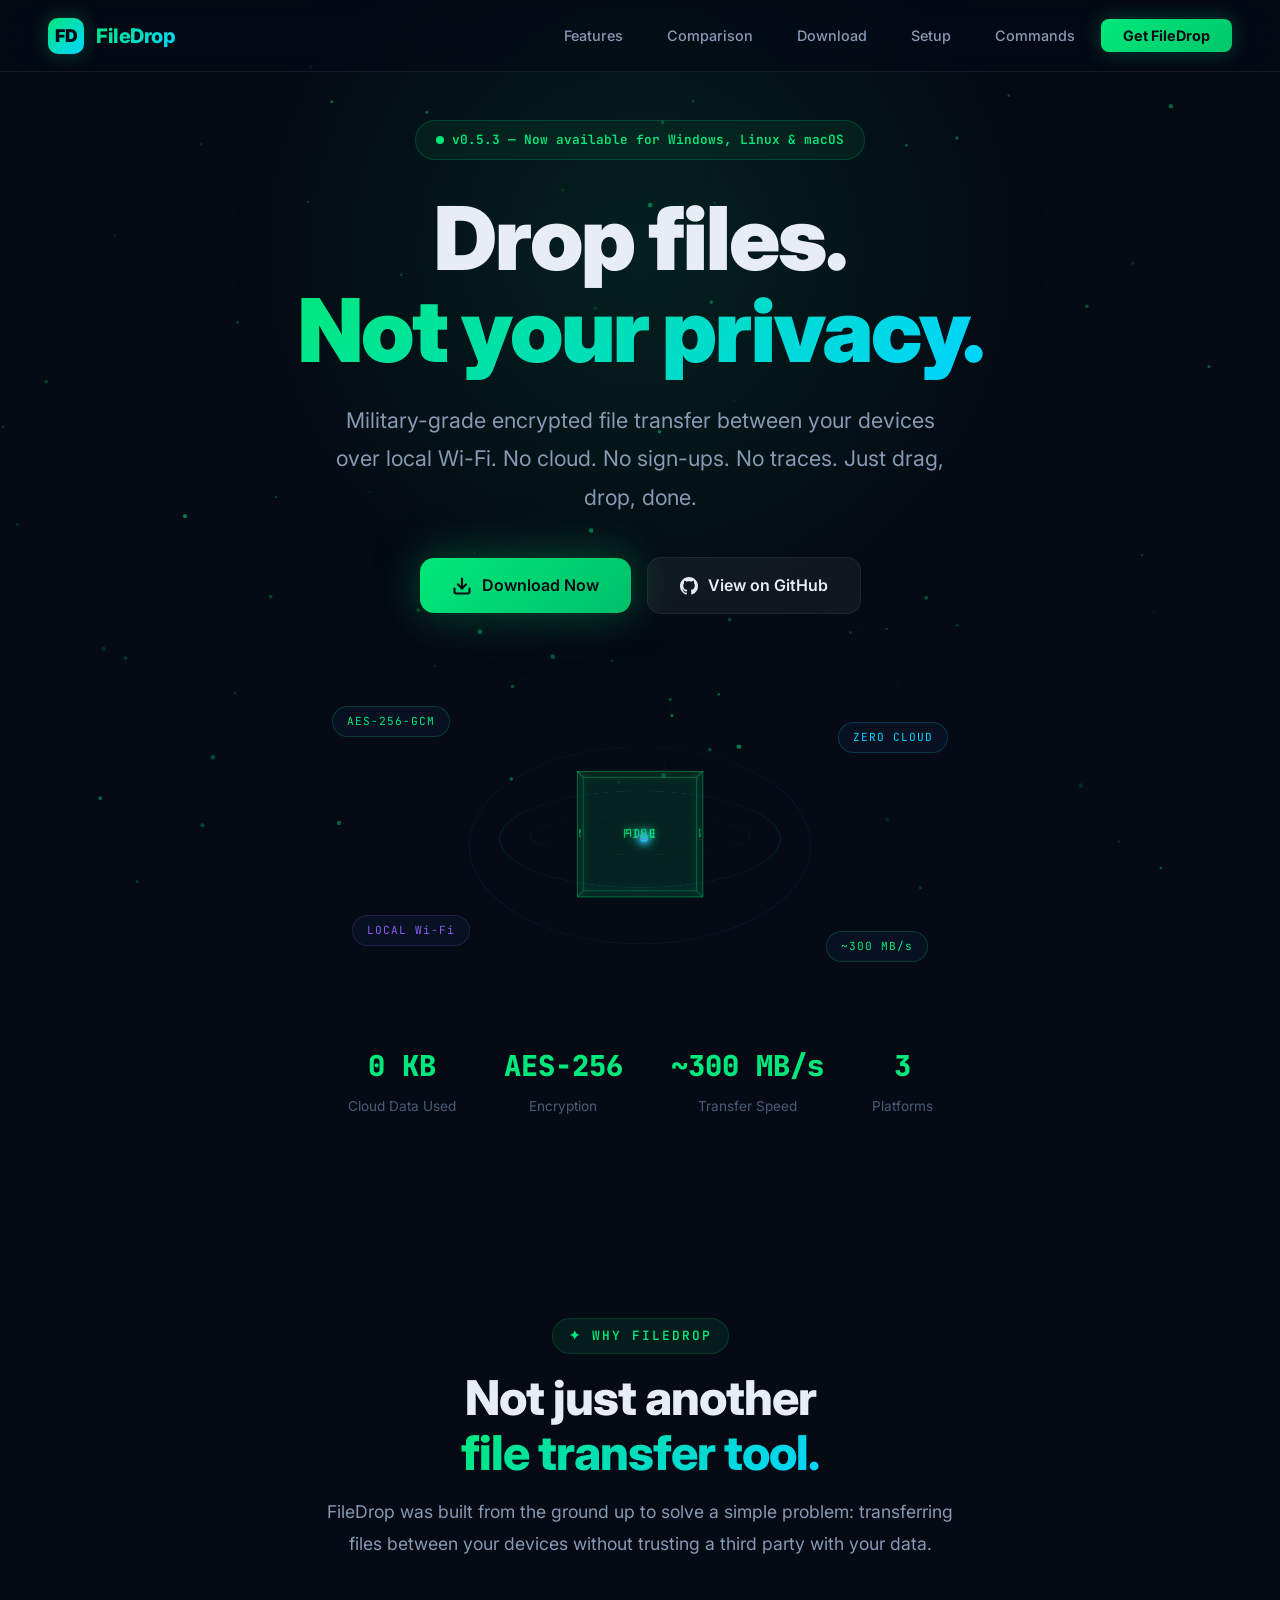
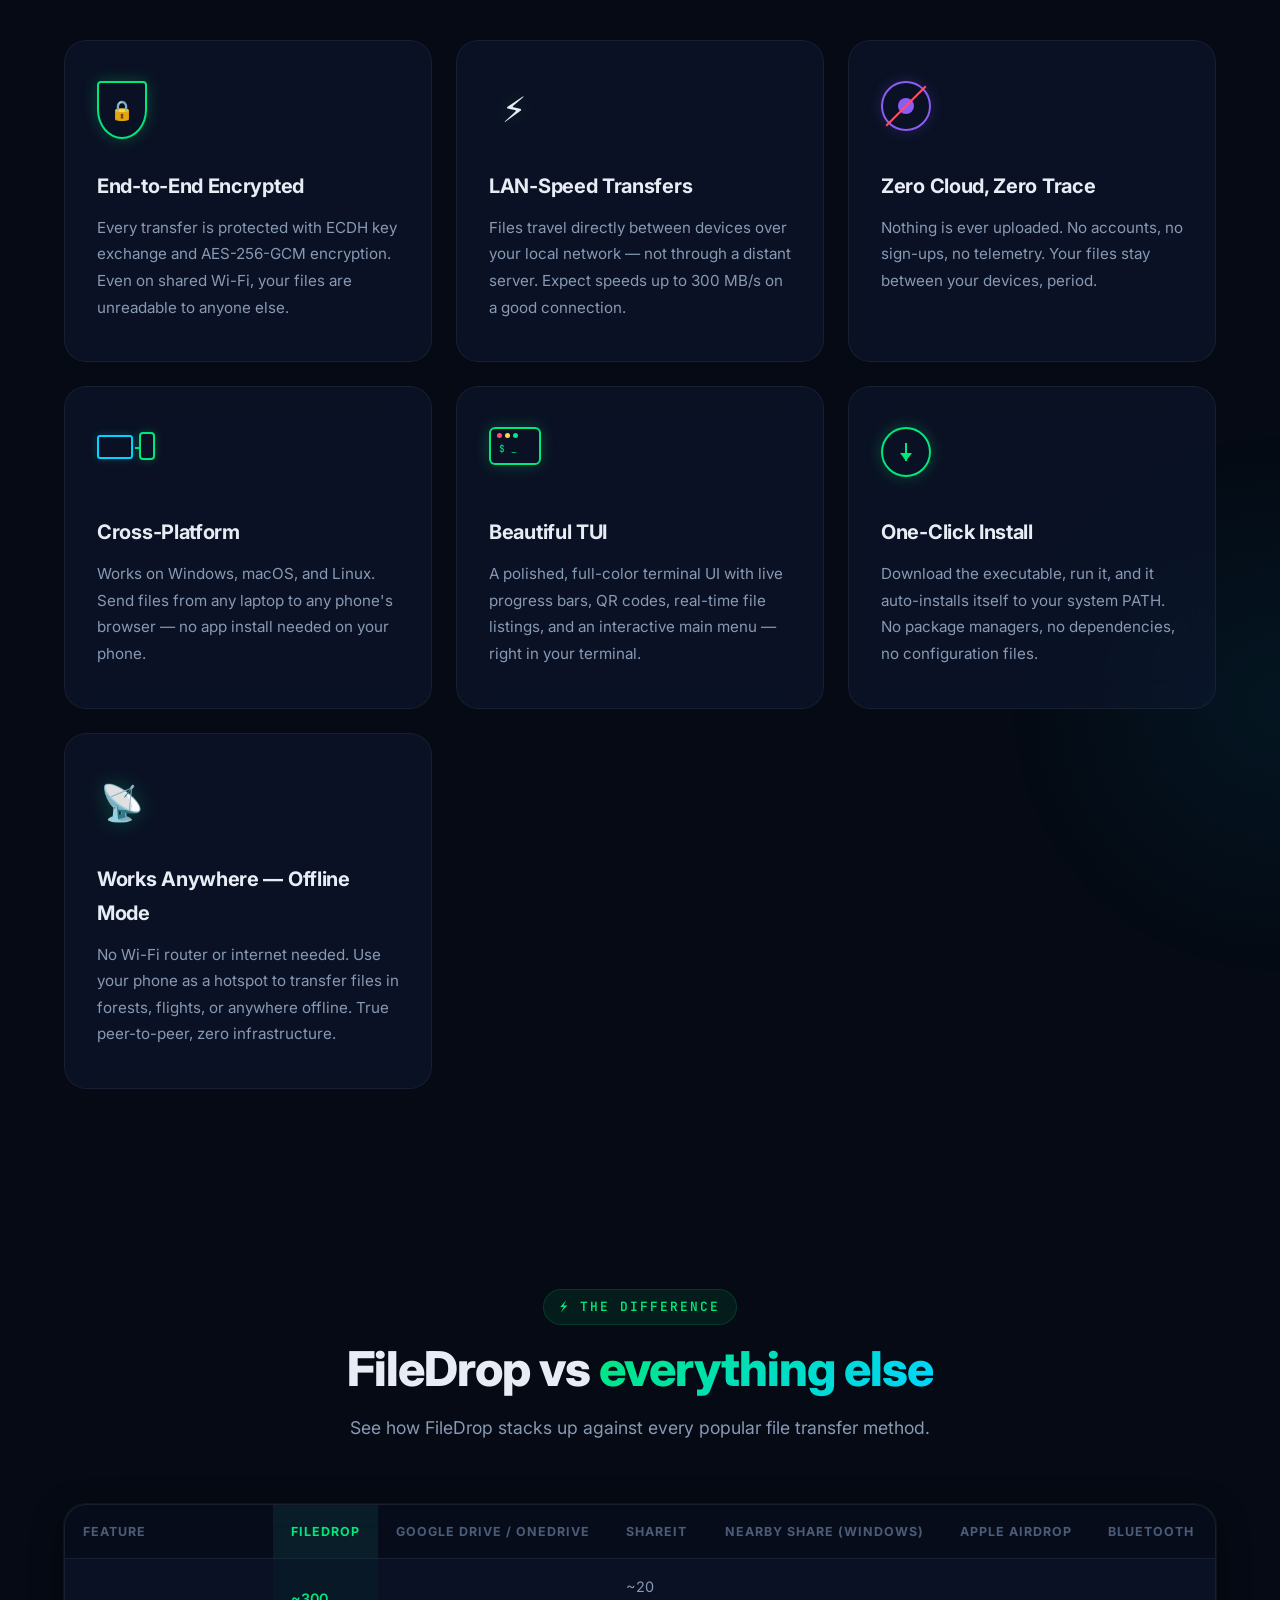
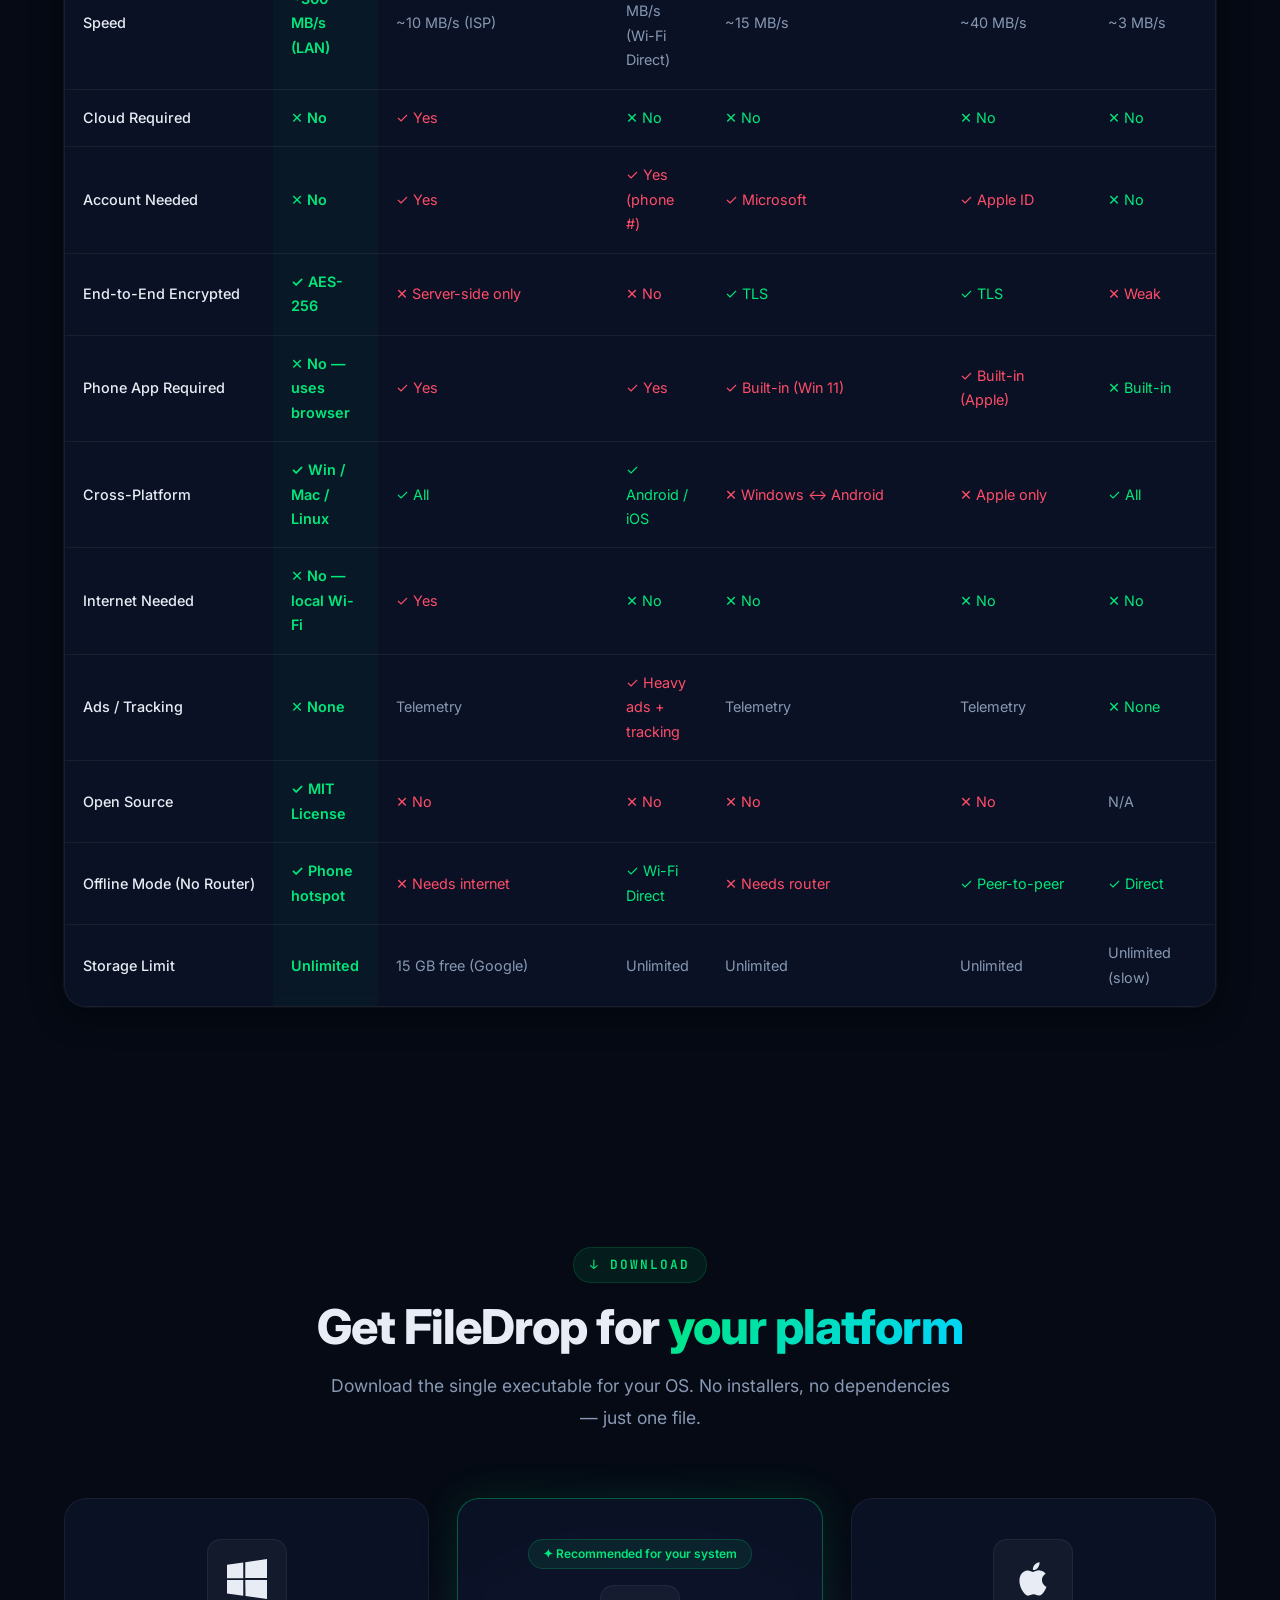
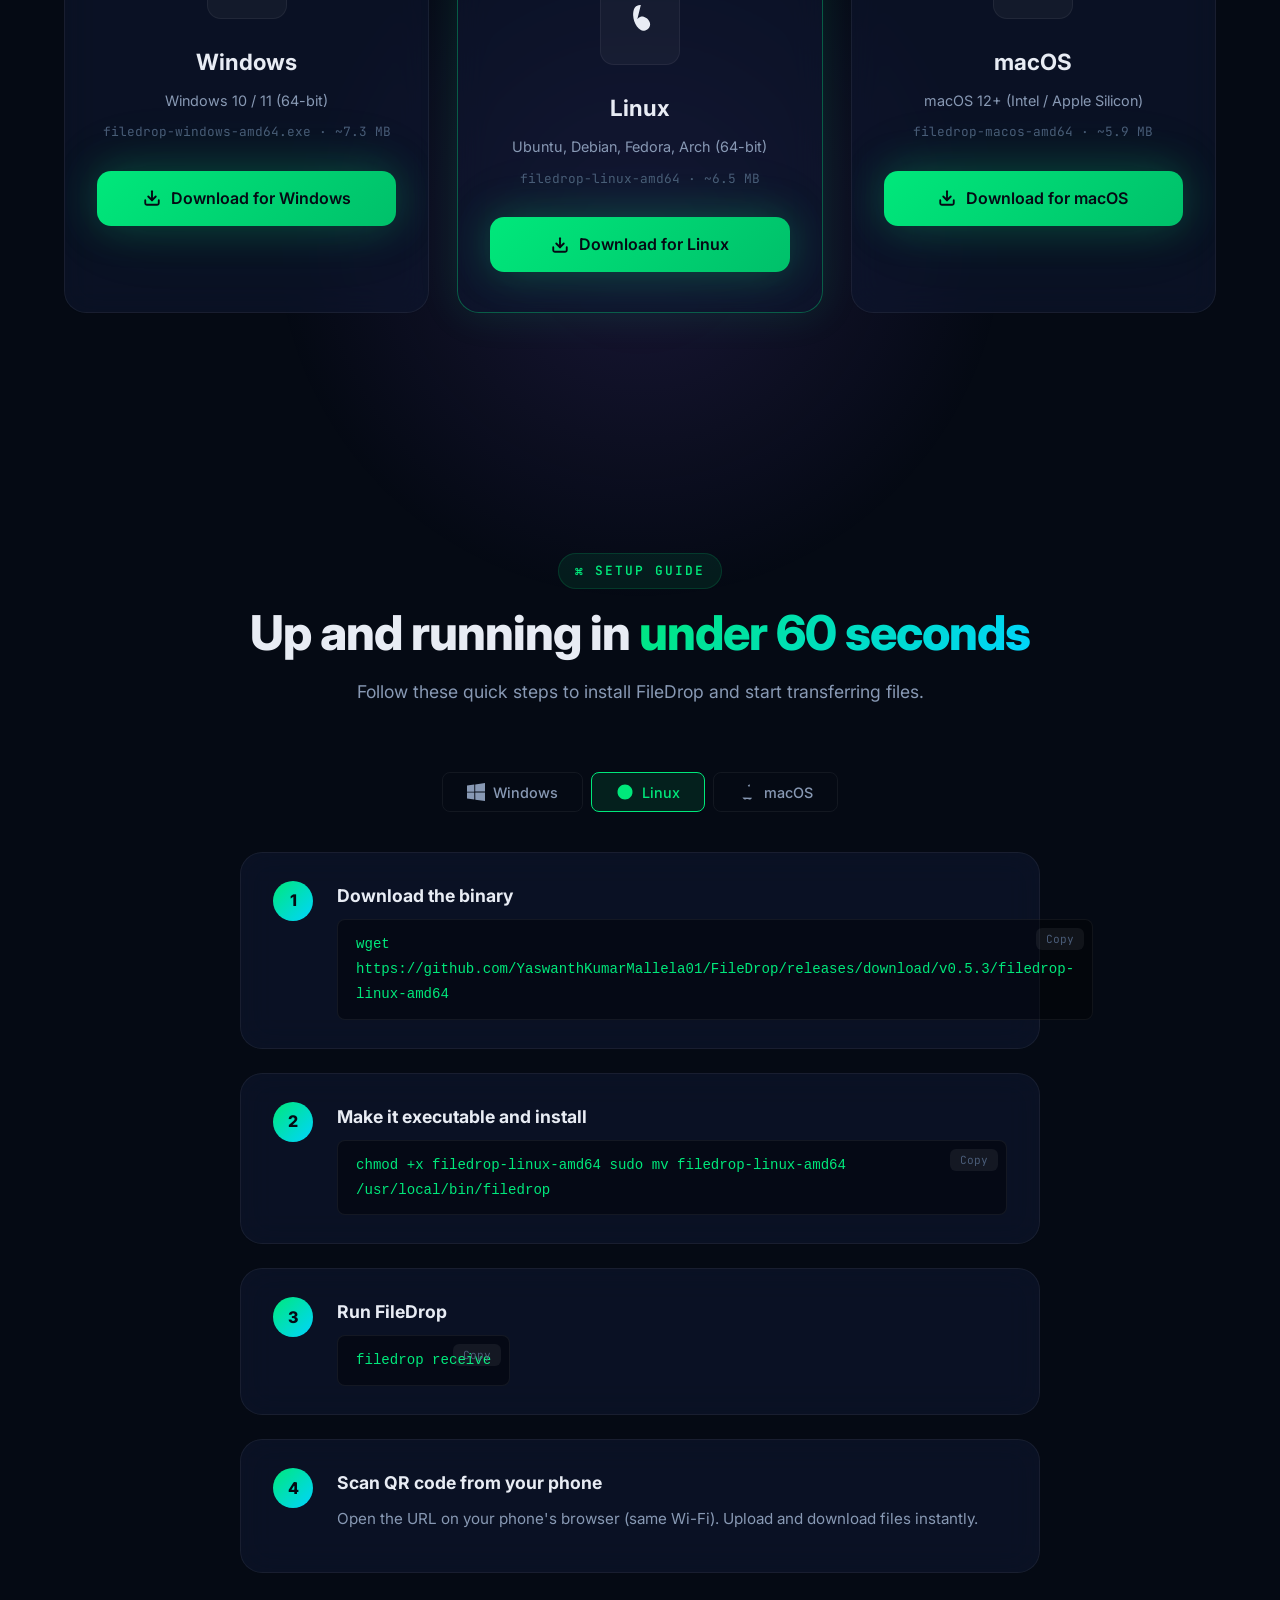
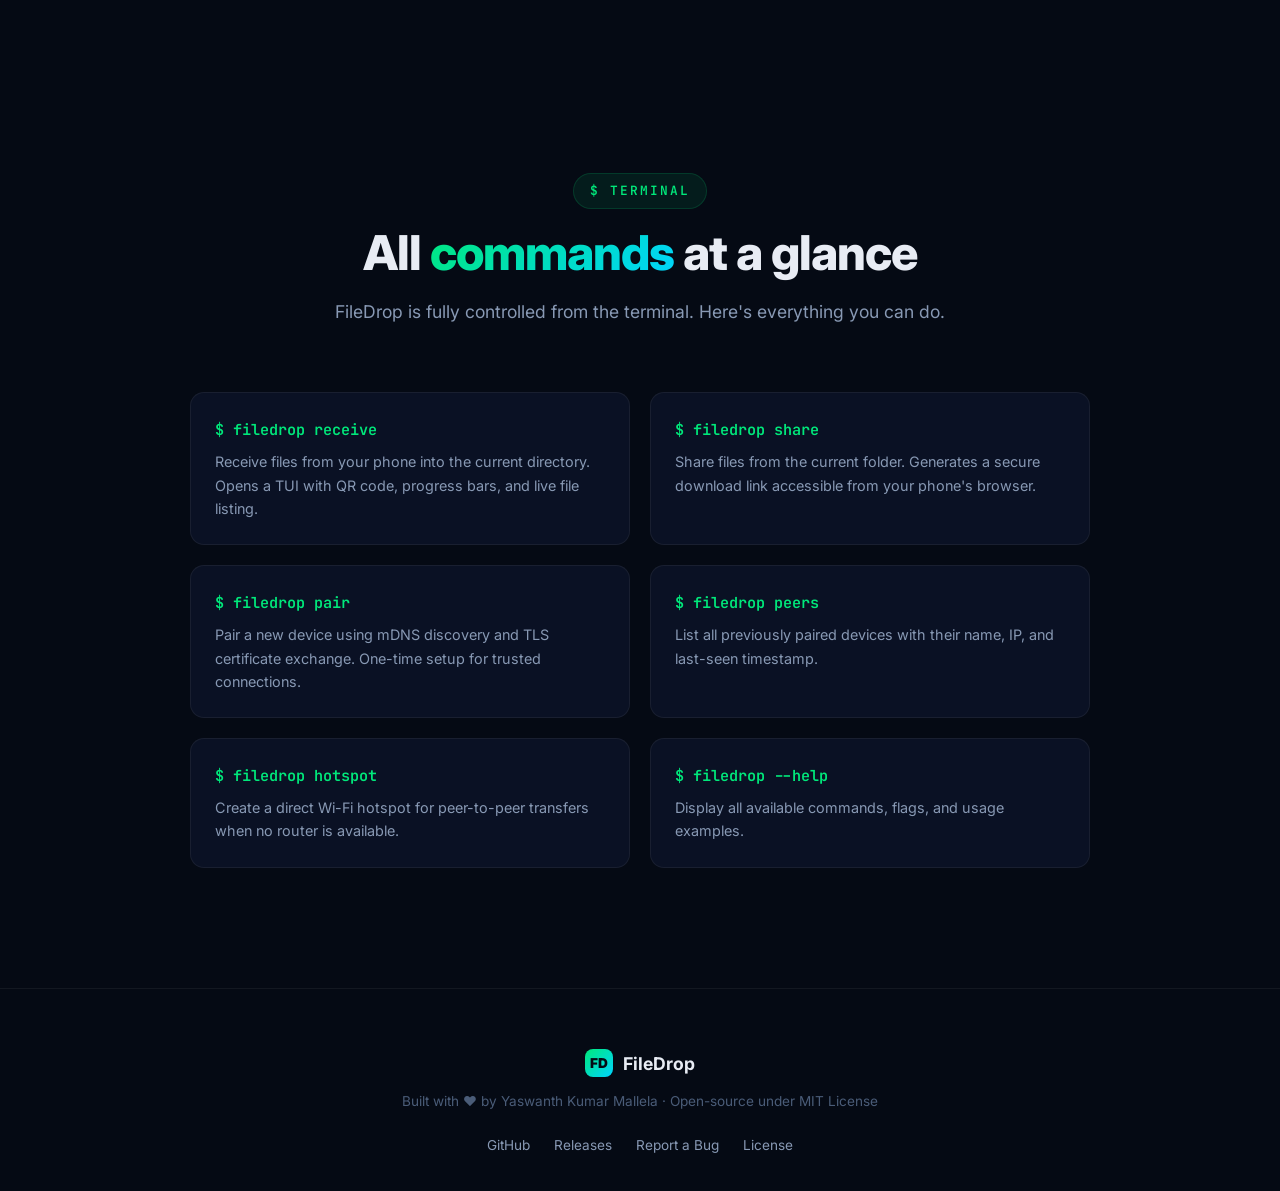
==== commit 6437cab1: "feat: FileDrop v0.5.3 — Defer batch processing for instant UI rendering, version bump" ====
--- a/docs/index.html
+++ b/docs/index.html
@@ -42,7 +42,7 @@
     <div class="hero-content">
       <div class="hero-badge">
         <span class="pulse-dot"></span>
-        v0.5.2 — Now available for Windows, Linux &amp; macOS
+        v0.5.3 — Now available for Windows, Linux &amp; macOS
       </div>
       <h1>
         Drop files.<br/>
@@ -354,7 +354,7 @@
           <h3>Windows</h3>
           <p class="os-desc">Windows 10 / 11 (64-bit)</p>
           <p class="file-size">filedrop-windows-amd64.exe · ~7.3 MB</p>
-          <a href="https://github.com/YaswanthKumarMallela01/FileDrop/releases/download/v0.5.2/filedrop-windows-amd64.exe" class="btn btn-primary btn-download" id="download-windows">
+          <a href="https://github.com/YaswanthKumarMallela01/FileDrop/releases/download/v0.5.3/filedrop-windows-amd64.exe" class="btn btn-primary btn-download" id="download-windows">
             <svg width="18" height="18" viewBox="0 0 24 24" fill="none" stroke="currentColor" stroke-width="2.5" stroke-linecap="round" stroke-linejoin="round"><path d="M21 15v4a2 2 0 01-2 2H5a2 2 0 01-2-2v-4"/><polyline points="7 10 12 15 17 10"/><line x1="12" y1="15" x2="12" y2="3"/></svg>
             Download for Windows
           </a>
@@ -368,7 +368,7 @@
           <h3>Linux</h3>
           <p class="os-desc">Ubuntu, Debian, Fedora, Arch (64-bit)</p>
           <p class="file-size">filedrop-linux-amd64 · ~6.5 MB</p>
-          <a href="https://github.com/YaswanthKumarMallela01/FileDrop/releases/download/v0.5.2/filedrop-linux-amd64" class="btn btn-primary btn-download" id="download-linux">
+          <a href="https://github.com/YaswanthKumarMallela01/FileDrop/releases/download/v0.5.3/filedrop-linux-amd64" class="btn btn-primary btn-download" id="download-linux">
             <svg width="18" height="18" viewBox="0 0 24 24" fill="none" stroke="currentColor" stroke-width="2.5" stroke-linecap="round" stroke-linejoin="round"><path d="M21 15v4a2 2 0 01-2 2H5a2 2 0 01-2-2v-4"/><polyline points="7 10 12 15 17 10"/><line x1="12" y1="15" x2="12" y2="3"/></svg>
             Download for Linux
           </a>
@@ -382,7 +382,7 @@
           <h3>macOS</h3>
           <p class="os-desc">macOS 12+ (Intel / Apple Silicon)</p>
           <p class="file-size">filedrop-macos-amd64 · ~5.9 MB</p>
-          <a href="https://github.com/YaswanthKumarMallela01/FileDrop/releases/download/v0.5.2/filedrop-macos-amd64" class="btn btn-primary btn-download" id="download-macos">
+          <a href="https://github.com/YaswanthKumarMallela01/FileDrop/releases/download/v0.5.3/filedrop-macos-amd64" class="btn btn-primary btn-download" id="download-macos">
             <svg width="18" height="18" viewBox="0 0 24 24" fill="none" stroke="currentColor" stroke-width="2.5" stroke-linecap="round" stroke-linejoin="round"><path d="M21 15v4a2 2 0 01-2 2H5a2 2 0 01-2-2v-4"/><polyline points="7 10 12 15 17 10"/><line x1="12" y1="15" x2="12" y2="3"/></svg>
             Download for macOS
           </a>
@@ -425,7 +425,7 @@
             <div class="step-num">1</div>
             <div class="step-body">
               <h4>Download the executable</h4>
-              <p>Download <strong>filedrop-windows-amd64.exe</strong> from the <a href="#download" style="color:var(--accent);">download section</a> above, or from the <a href="https://github.com/YaswanthKumarMallela01/FileDrop/releases/tag/v0.5.2" target="_blank" style="color:var(--accent);">GitHub Releases page</a>.</p>
+              <p>Download <strong>filedrop-windows-amd64.exe</strong> from the <a href="#download" style="color:var(--accent);">download section</a> above, or from the <a href="https://github.com/YaswanthKumarMallela01/FileDrop/releases/tag/v0.5.3" target="_blank" style="color:var(--accent);">GitHub Releases page</a>.</p>
             </div>
           </div>
           <div class="step-item">
@@ -461,7 +461,7 @@
             <div class="step-num">1</div>
             <div class="step-body">
               <h4>Download the binary</h4>
-              <div class="code-block"><button class="copy-btn">Copy</button><code>wget https://github.com/YaswanthKumarMallela01/FileDrop/releases/download/v0.5.2/filedrop-linux-amd64</code></div>
+              <div class="code-block"><button class="copy-btn">Copy</button><code>wget https://github.com/YaswanthKumarMallela01/FileDrop/releases/download/v0.5.3/filedrop-linux-amd64</code></div>
             </div>
           </div>
           <div class="step-item">
@@ -496,7 +496,7 @@
             <div class="step-num">1</div>
             <div class="step-body">
               <h4>Download the binary</h4>
-              <div class="code-block"><button class="copy-btn">Copy</button><code>curl -LO https://github.com/YaswanthKumarMallela01/FileDrop/releases/download/v0.5.2/filedrop-macos-amd64</code></div>
+              <div class="code-block"><button class="copy-btn">Copy</button><code>curl -LO https://github.com/YaswanthKumarMallela01/FileDrop/releases/download/v0.5.3/filedrop-macos-amd64</code></div>
             </div>
           </div>
           <div class="step-item">
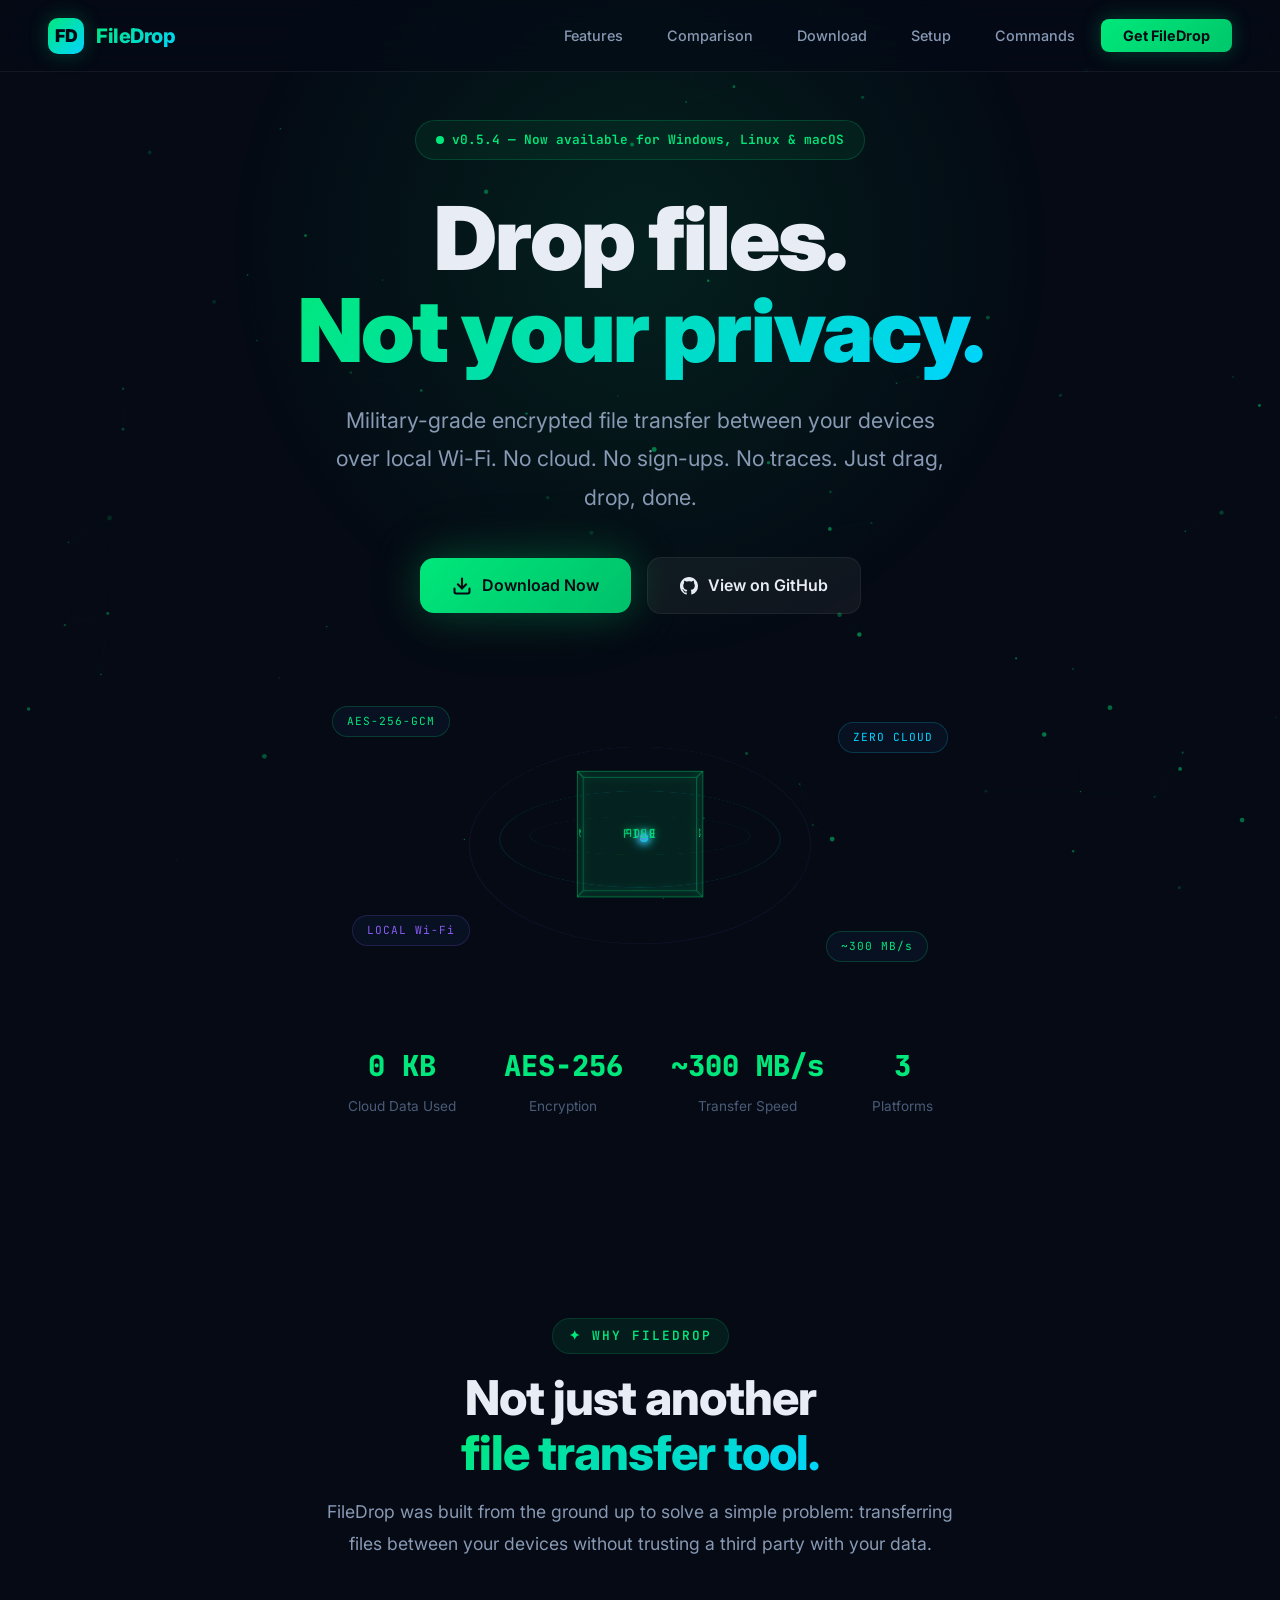
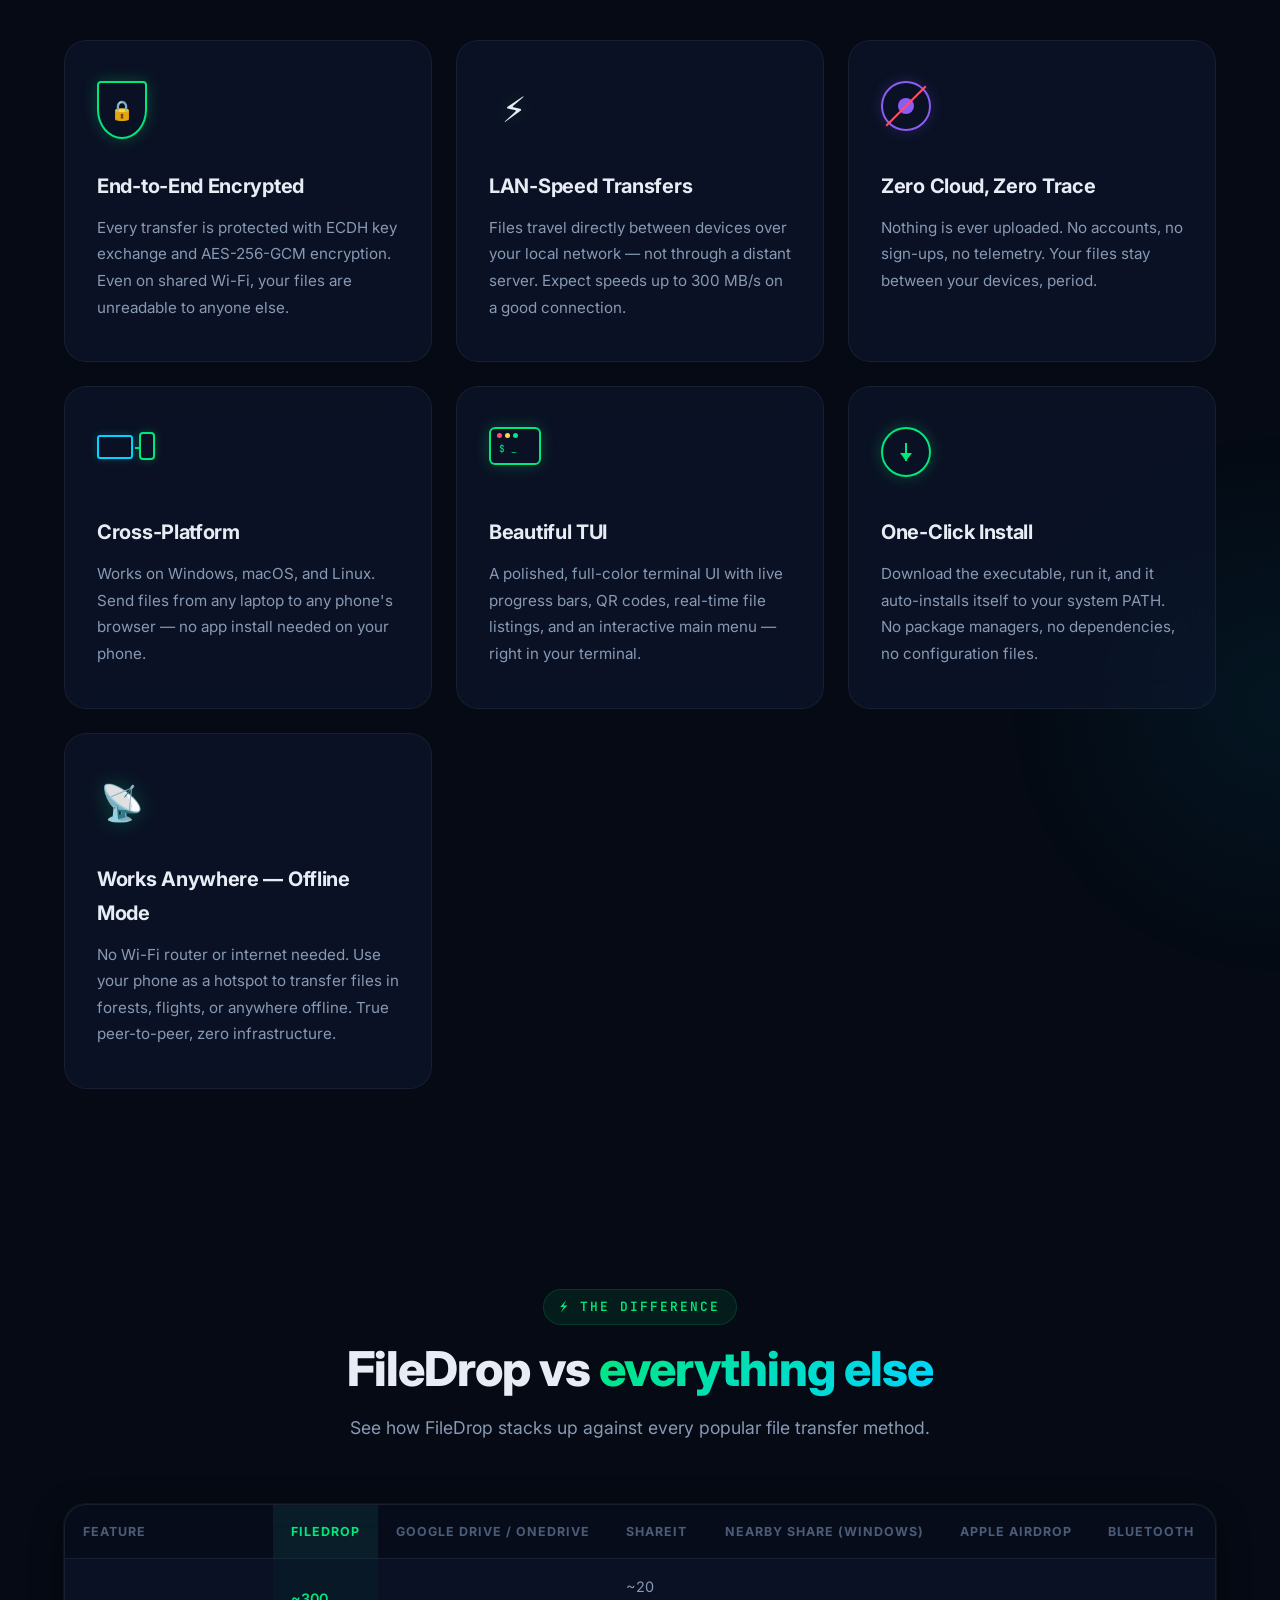
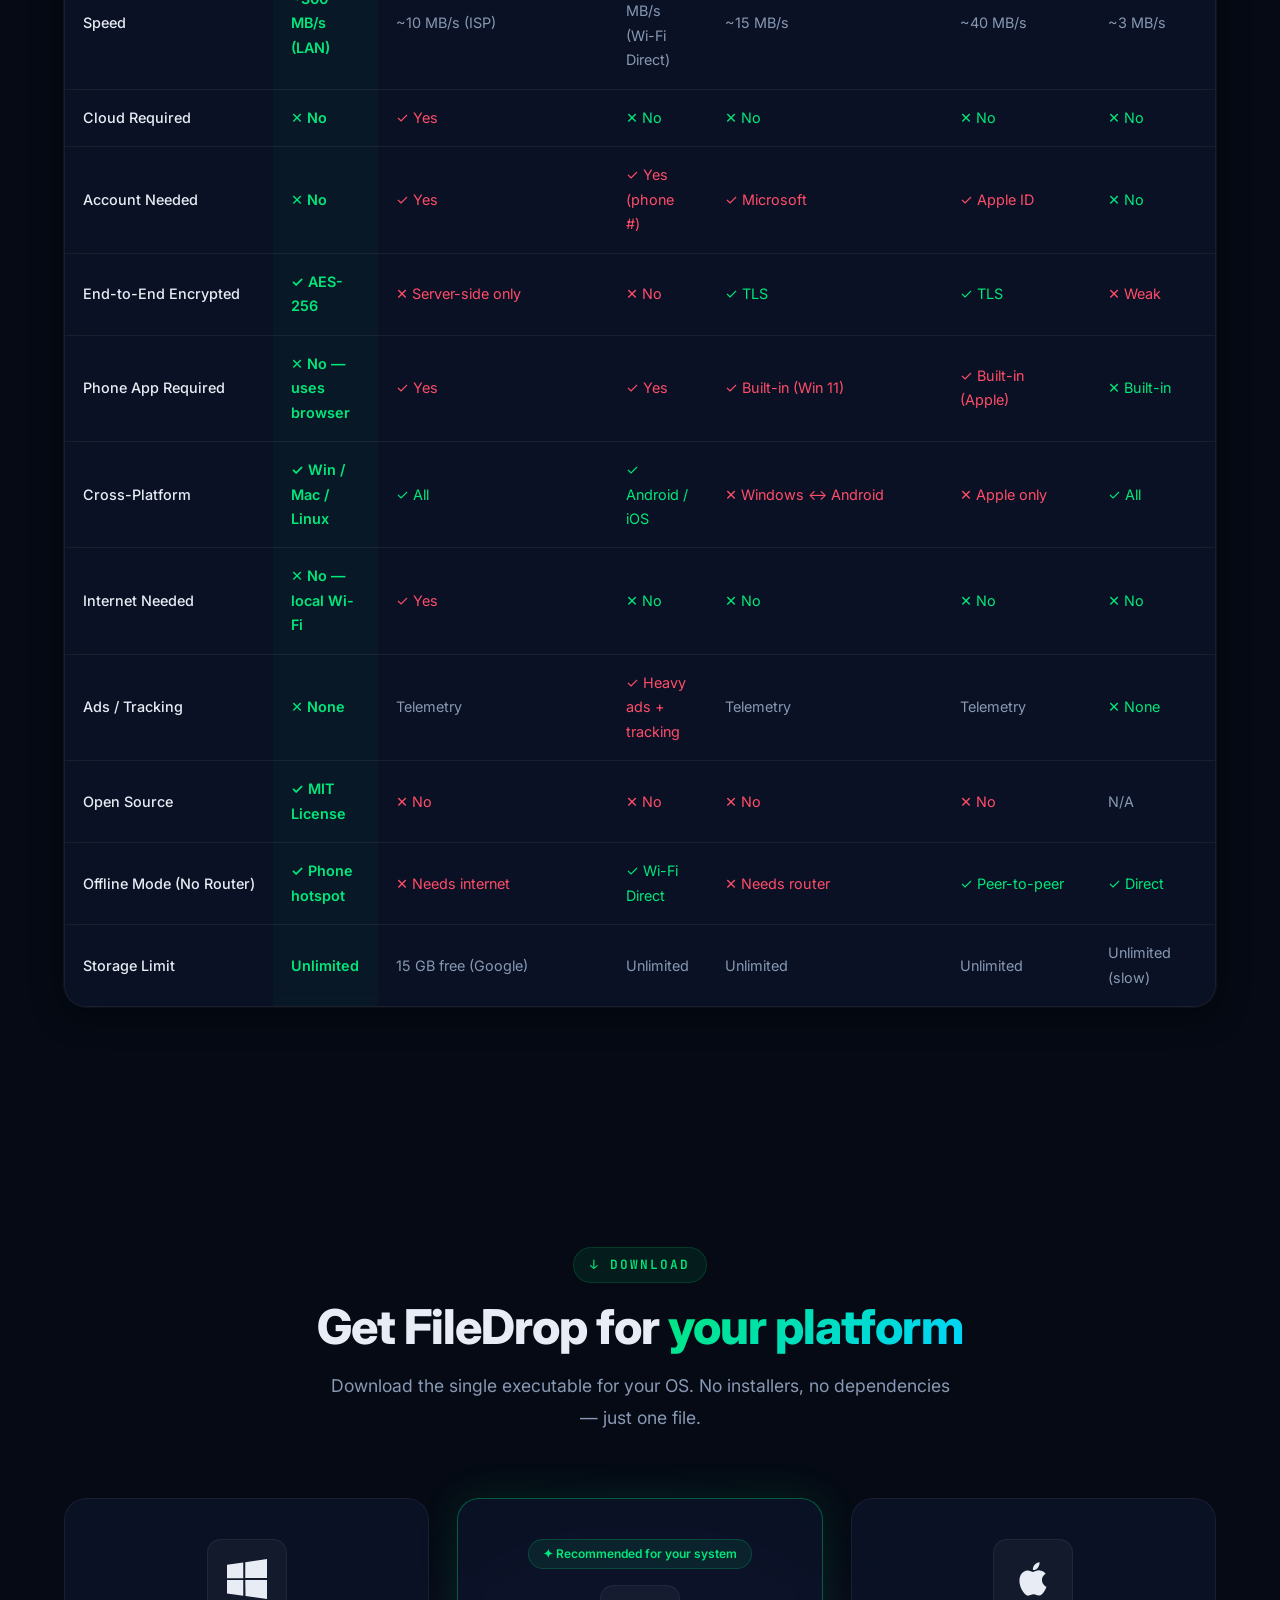
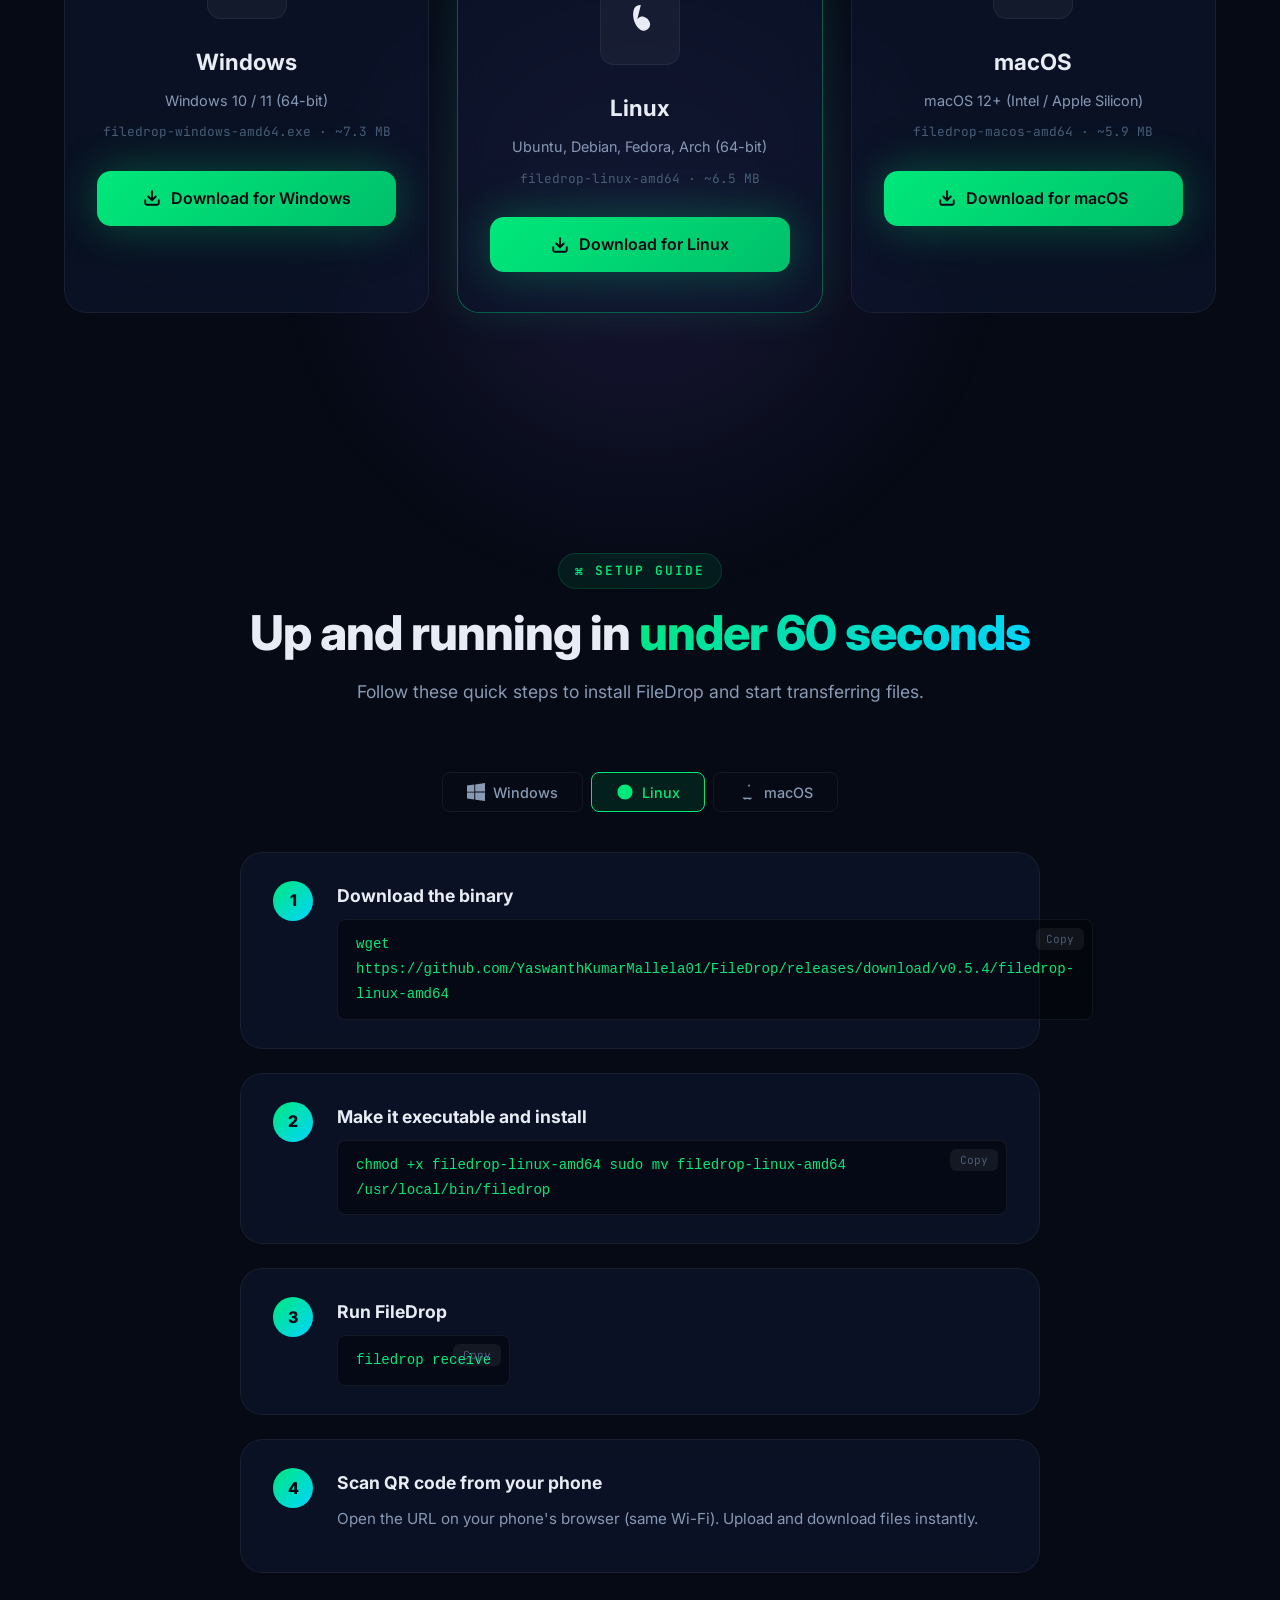
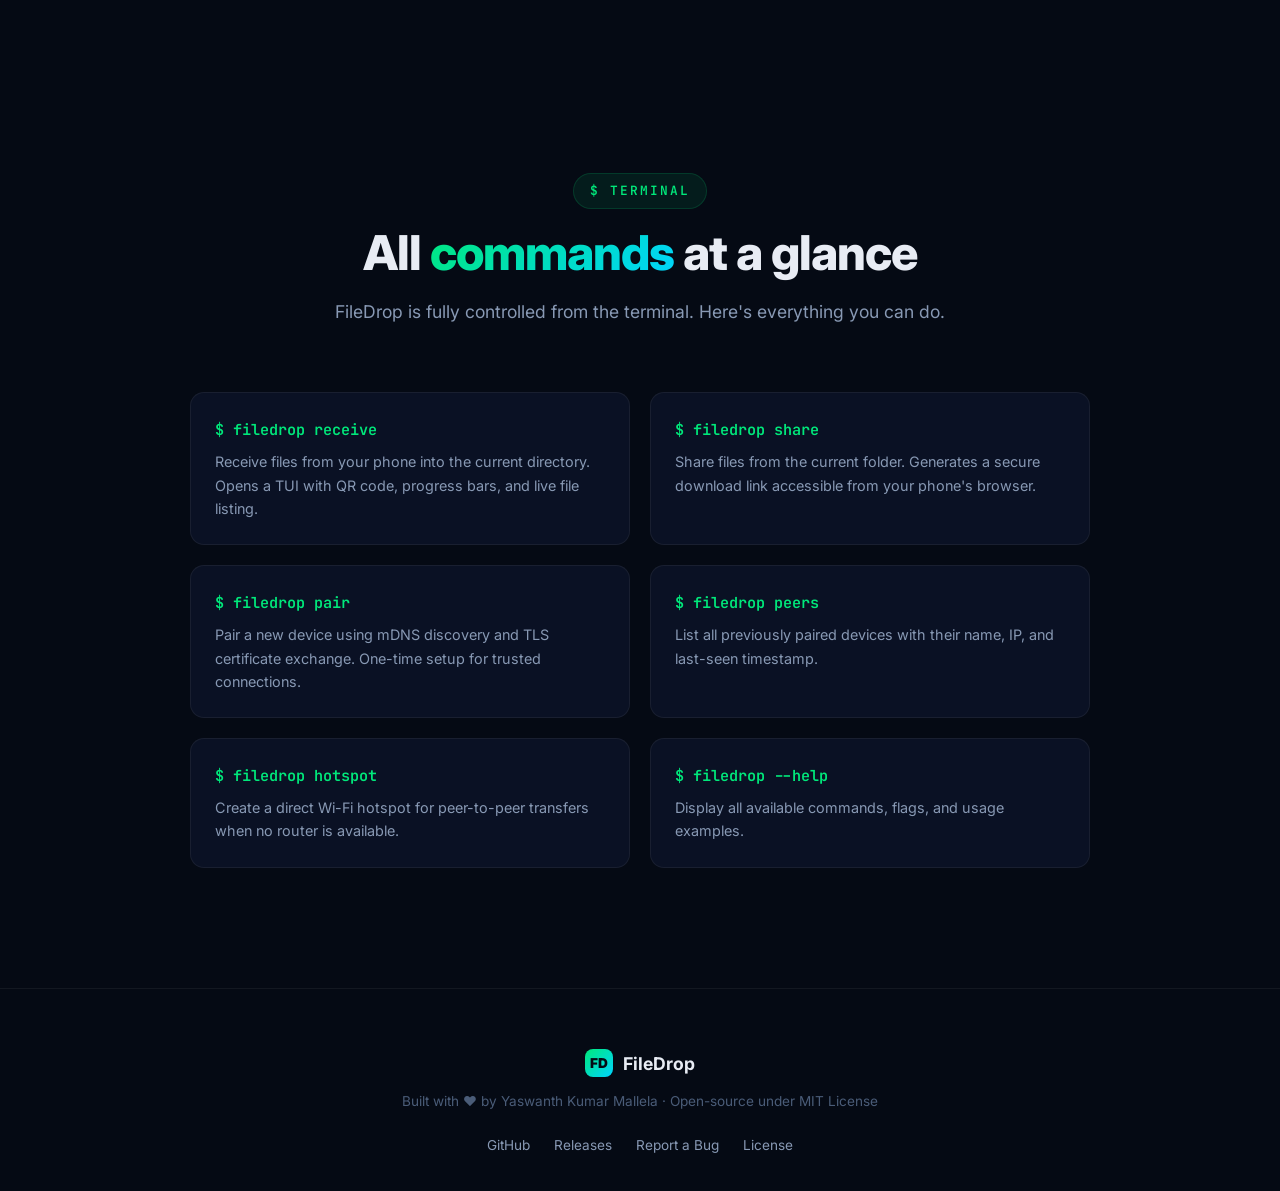
==== commit f25c9843: "feat: FileDrop v0.5.4 — Local offline WASM hashing speed optimization" ====
--- a/docs/index.html
+++ b/docs/index.html
@@ -42,7 +42,7 @@
     <div class="hero-content">
       <div class="hero-badge">
         <span class="pulse-dot"></span>
-        v0.5.3 — Now available for Windows, Linux &amp; macOS
+        v0.5.4 — Now available for Windows, Linux &amp; macOS
       </div>
       <h1>
         Drop files.<br/>
@@ -354,7 +354,7 @@
           <h3>Windows</h3>
           <p class="os-desc">Windows 10 / 11 (64-bit)</p>
           <p class="file-size">filedrop-windows-amd64.exe · ~7.3 MB</p>
-          <a href="https://github.com/YaswanthKumarMallela01/FileDrop/releases/download/v0.5.3/filedrop-windows-amd64.exe" class="btn btn-primary btn-download" id="download-windows">
+          <a href="https://github.com/YaswanthKumarMallela01/FileDrop/releases/download/v0.5.4/filedrop-windows-amd64.exe" class="btn btn-primary btn-download" id="download-windows">
             <svg width="18" height="18" viewBox="0 0 24 24" fill="none" stroke="currentColor" stroke-width="2.5" stroke-linecap="round" stroke-linejoin="round"><path d="M21 15v4a2 2 0 01-2 2H5a2 2 0 01-2-2v-4"/><polyline points="7 10 12 15 17 10"/><line x1="12" y1="15" x2="12" y2="3"/></svg>
             Download for Windows
           </a>
@@ -368,7 +368,7 @@
           <h3>Linux</h3>
           <p class="os-desc">Ubuntu, Debian, Fedora, Arch (64-bit)</p>
           <p class="file-size">filedrop-linux-amd64 · ~6.5 MB</p>
-          <a href="https://github.com/YaswanthKumarMallela01/FileDrop/releases/download/v0.5.3/filedrop-linux-amd64" class="btn btn-primary btn-download" id="download-linux">
+          <a href="https://github.com/YaswanthKumarMallela01/FileDrop/releases/download/v0.5.4/filedrop-linux-amd64" class="btn btn-primary btn-download" id="download-linux">
             <svg width="18" height="18" viewBox="0 0 24 24" fill="none" stroke="currentColor" stroke-width="2.5" stroke-linecap="round" stroke-linejoin="round"><path d="M21 15v4a2 2 0 01-2 2H5a2 2 0 01-2-2v-4"/><polyline points="7 10 12 15 17 10"/><line x1="12" y1="15" x2="12" y2="3"/></svg>
             Download for Linux
           </a>
@@ -382,7 +382,7 @@
           <h3>macOS</h3>
           <p class="os-desc">macOS 12+ (Intel / Apple Silicon)</p>
           <p class="file-size">filedrop-macos-amd64 · ~5.9 MB</p>
-          <a href="https://github.com/YaswanthKumarMallela01/FileDrop/releases/download/v0.5.3/filedrop-macos-amd64" class="btn btn-primary btn-download" id="download-macos">
+          <a href="https://github.com/YaswanthKumarMallela01/FileDrop/releases/download/v0.5.4/filedrop-macos-amd64" class="btn btn-primary btn-download" id="download-macos">
             <svg width="18" height="18" viewBox="0 0 24 24" fill="none" stroke="currentColor" stroke-width="2.5" stroke-linecap="round" stroke-linejoin="round"><path d="M21 15v4a2 2 0 01-2 2H5a2 2 0 01-2-2v-4"/><polyline points="7 10 12 15 17 10"/><line x1="12" y1="15" x2="12" y2="3"/></svg>
             Download for macOS
           </a>
@@ -425,7 +425,7 @@
             <div class="step-num">1</div>
             <div class="step-body">
               <h4>Download the executable</h4>
-              <p>Download <strong>filedrop-windows-amd64.exe</strong> from the <a href="#download" style="color:var(--accent);">download section</a> above, or from the <a href="https://github.com/YaswanthKumarMallela01/FileDrop/releases/tag/v0.5.3" target="_blank" style="color:var(--accent);">GitHub Releases page</a>.</p>
+              <p>Download <strong>filedrop-windows-amd64.exe</strong> from the <a href="#download" style="color:var(--accent);">download section</a> above, or from the <a href="https://github.com/YaswanthKumarMallela01/FileDrop/releases/tag/v0.5.4" target="_blank" style="color:var(--accent);">GitHub Releases page</a>.</p>
             </div>
           </div>
           <div class="step-item">
@@ -461,7 +461,7 @@
             <div class="step-num">1</div>
             <div class="step-body">
               <h4>Download the binary</h4>
-              <div class="code-block"><button class="copy-btn">Copy</button><code>wget https://github.com/YaswanthKumarMallela01/FileDrop/releases/download/v0.5.3/filedrop-linux-amd64</code></div>
+              <div class="code-block"><button class="copy-btn">Copy</button><code>wget https://github.com/YaswanthKumarMallela01/FileDrop/releases/download/v0.5.4/filedrop-linux-amd64</code></div>
             </div>
           </div>
           <div class="step-item">
@@ -496,7 +496,7 @@
             <div class="step-num">1</div>
             <div class="step-body">
               <h4>Download the binary</h4>
-              <div class="code-block"><button class="copy-btn">Copy</button><code>curl -LO https://github.com/YaswanthKumarMallela01/FileDrop/releases/download/v0.5.3/filedrop-macos-amd64</code></div>
+              <div class="code-block"><button class="copy-btn">Copy</button><code>curl -LO https://github.com/YaswanthKumarMallela01/FileDrop/releases/download/v0.5.4/filedrop-macos-amd64</code></div>
             </div>
           </div>
           <div class="step-item">
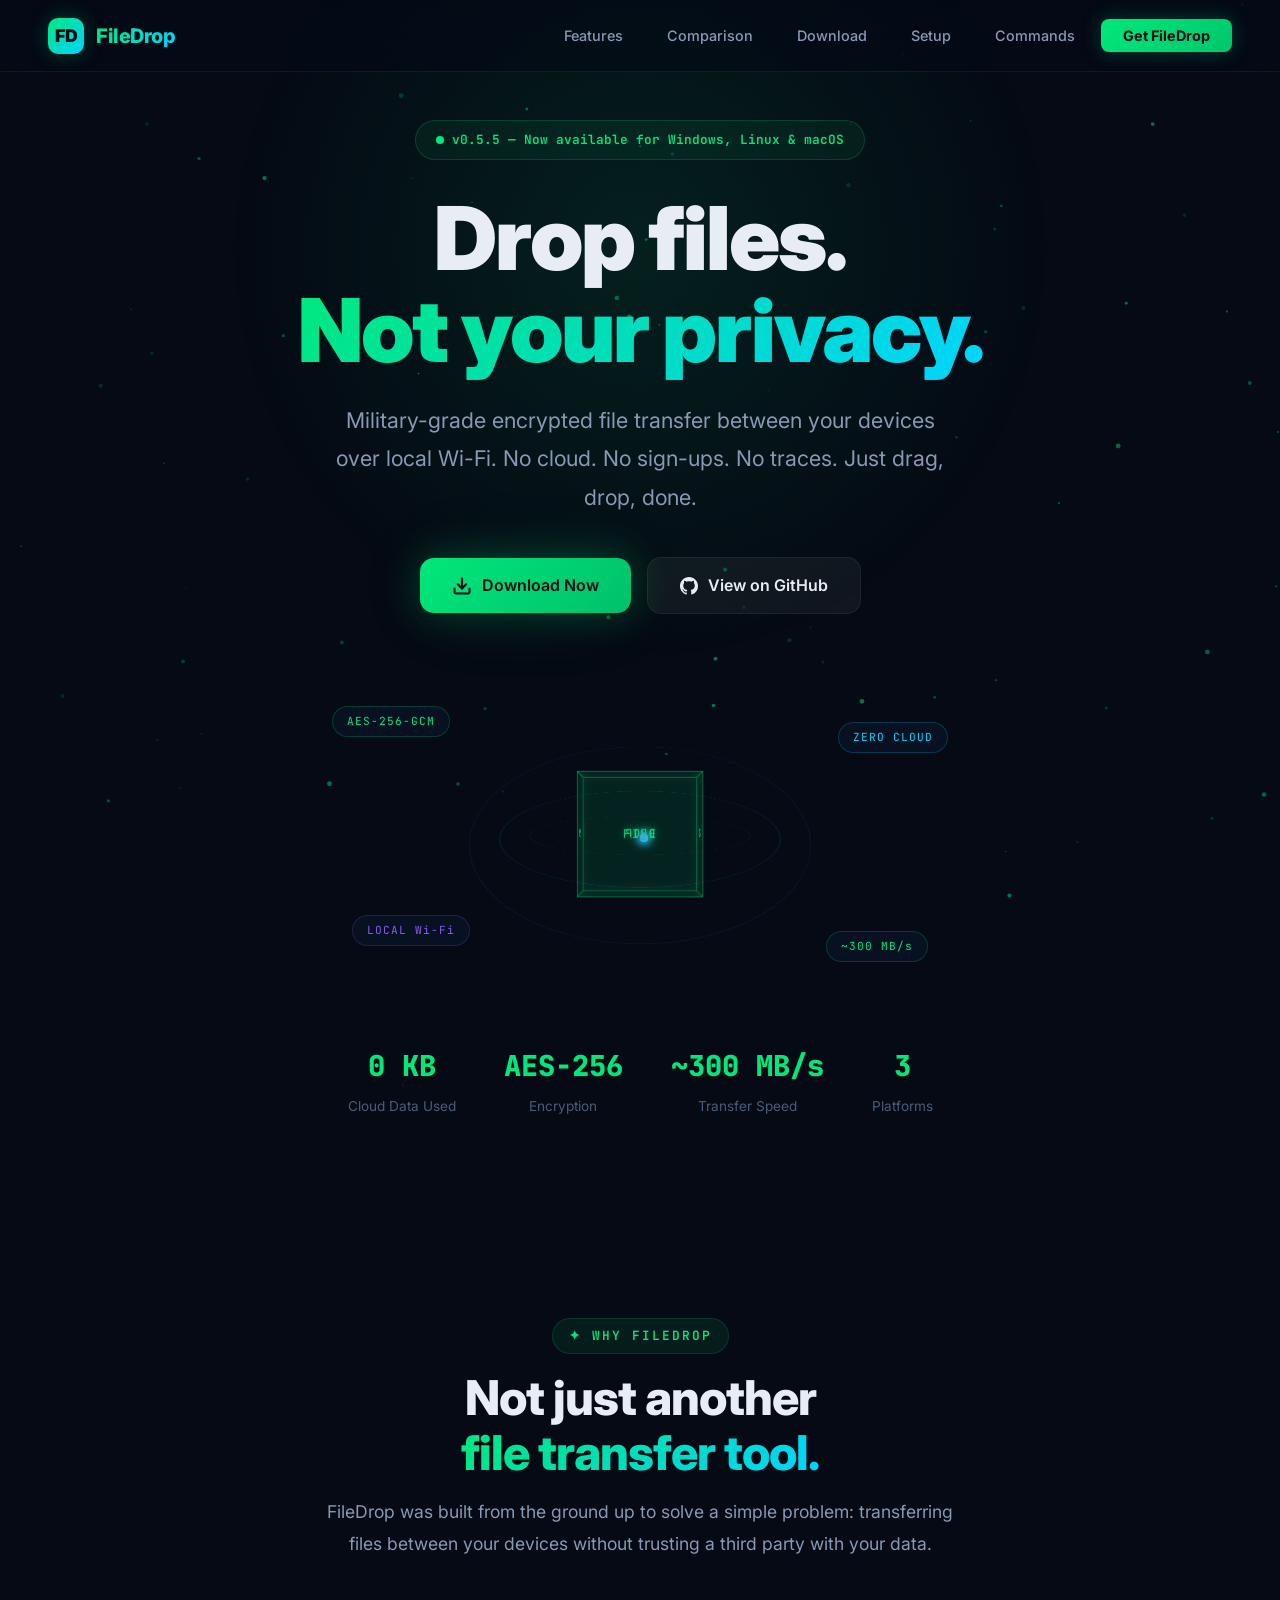
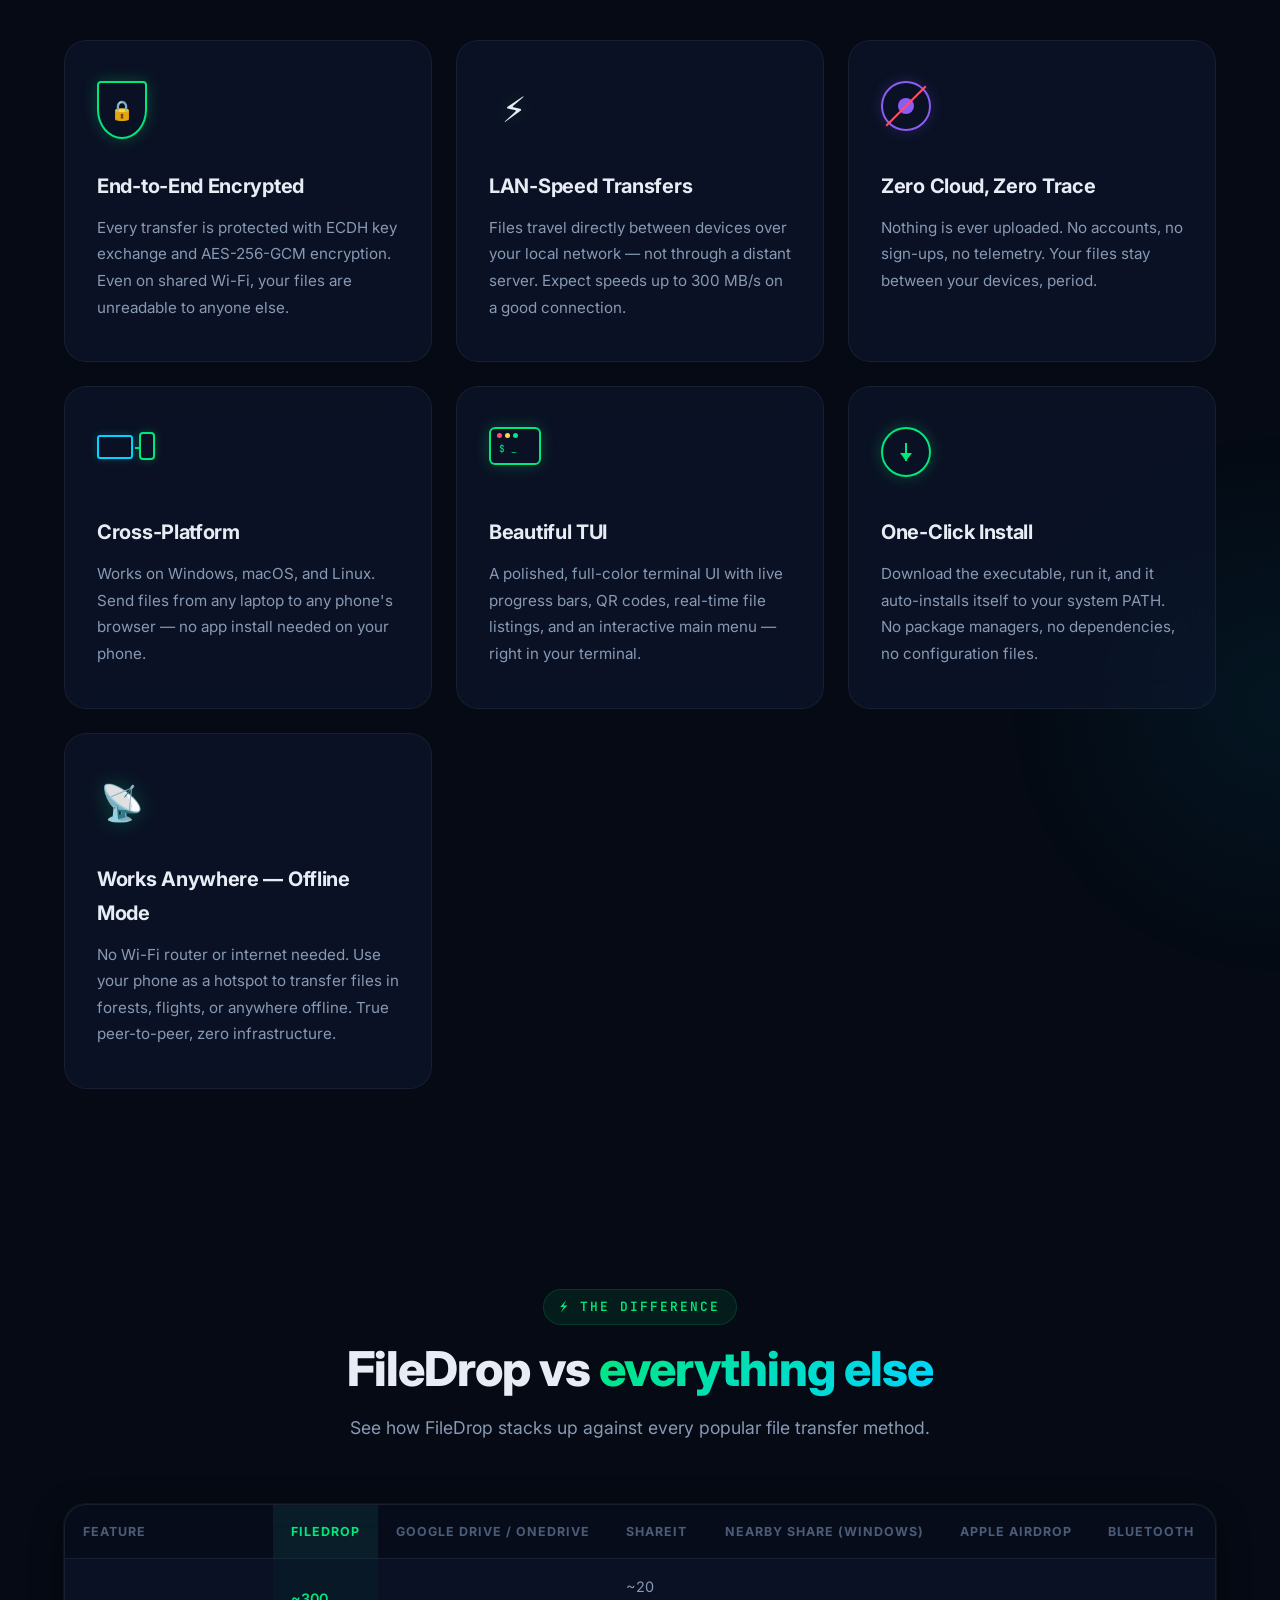
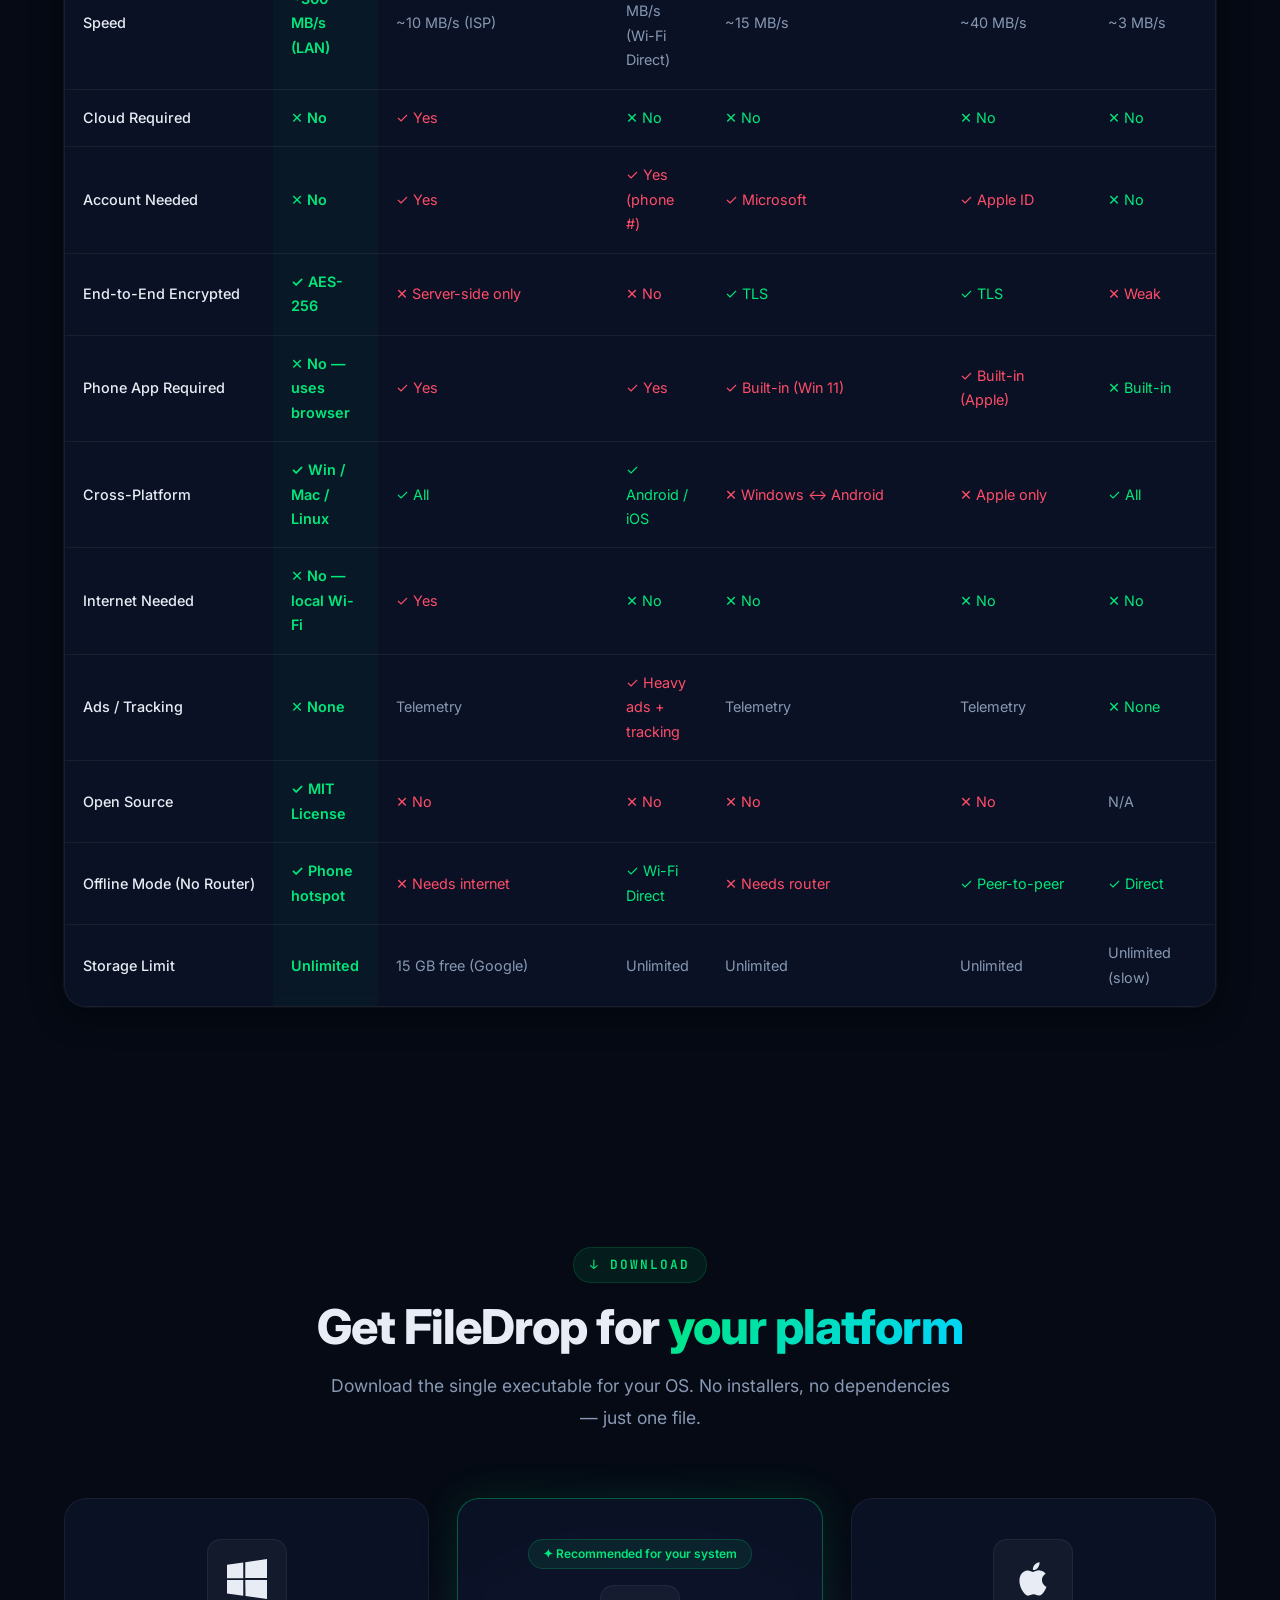
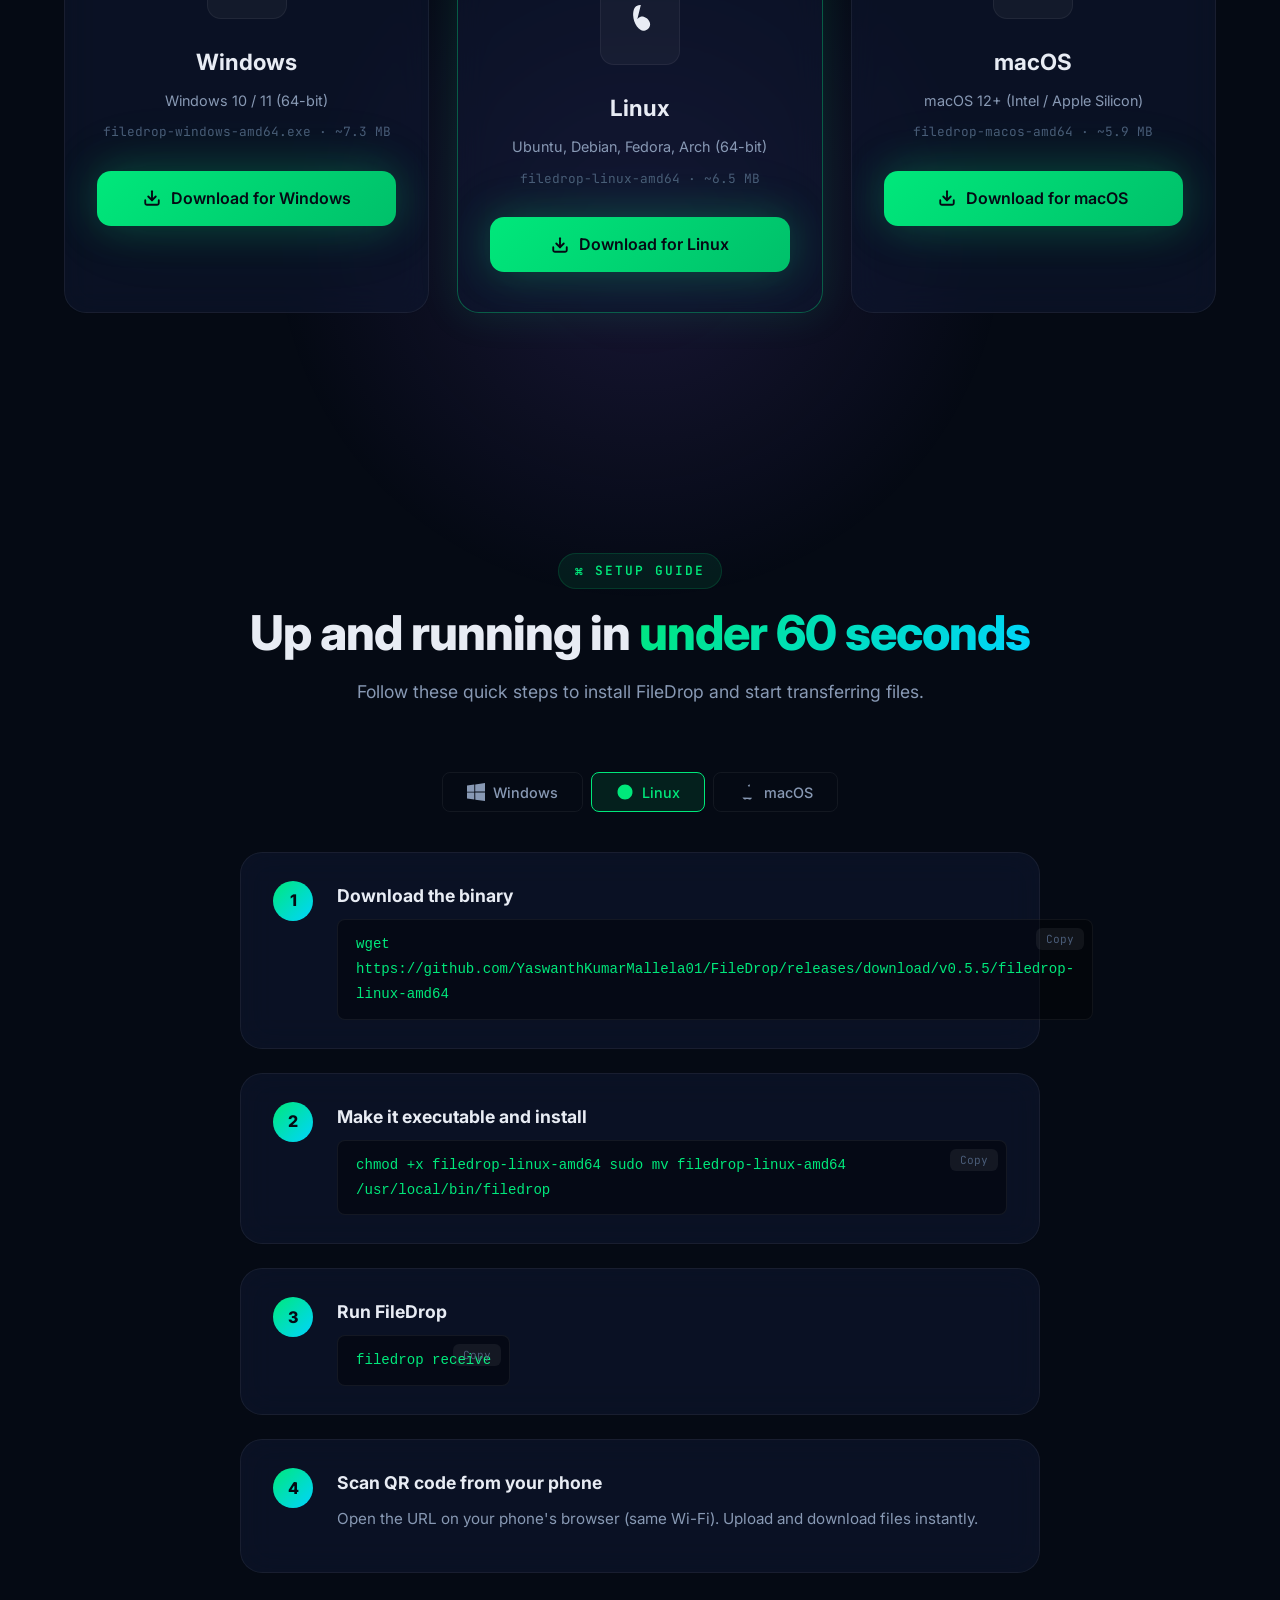
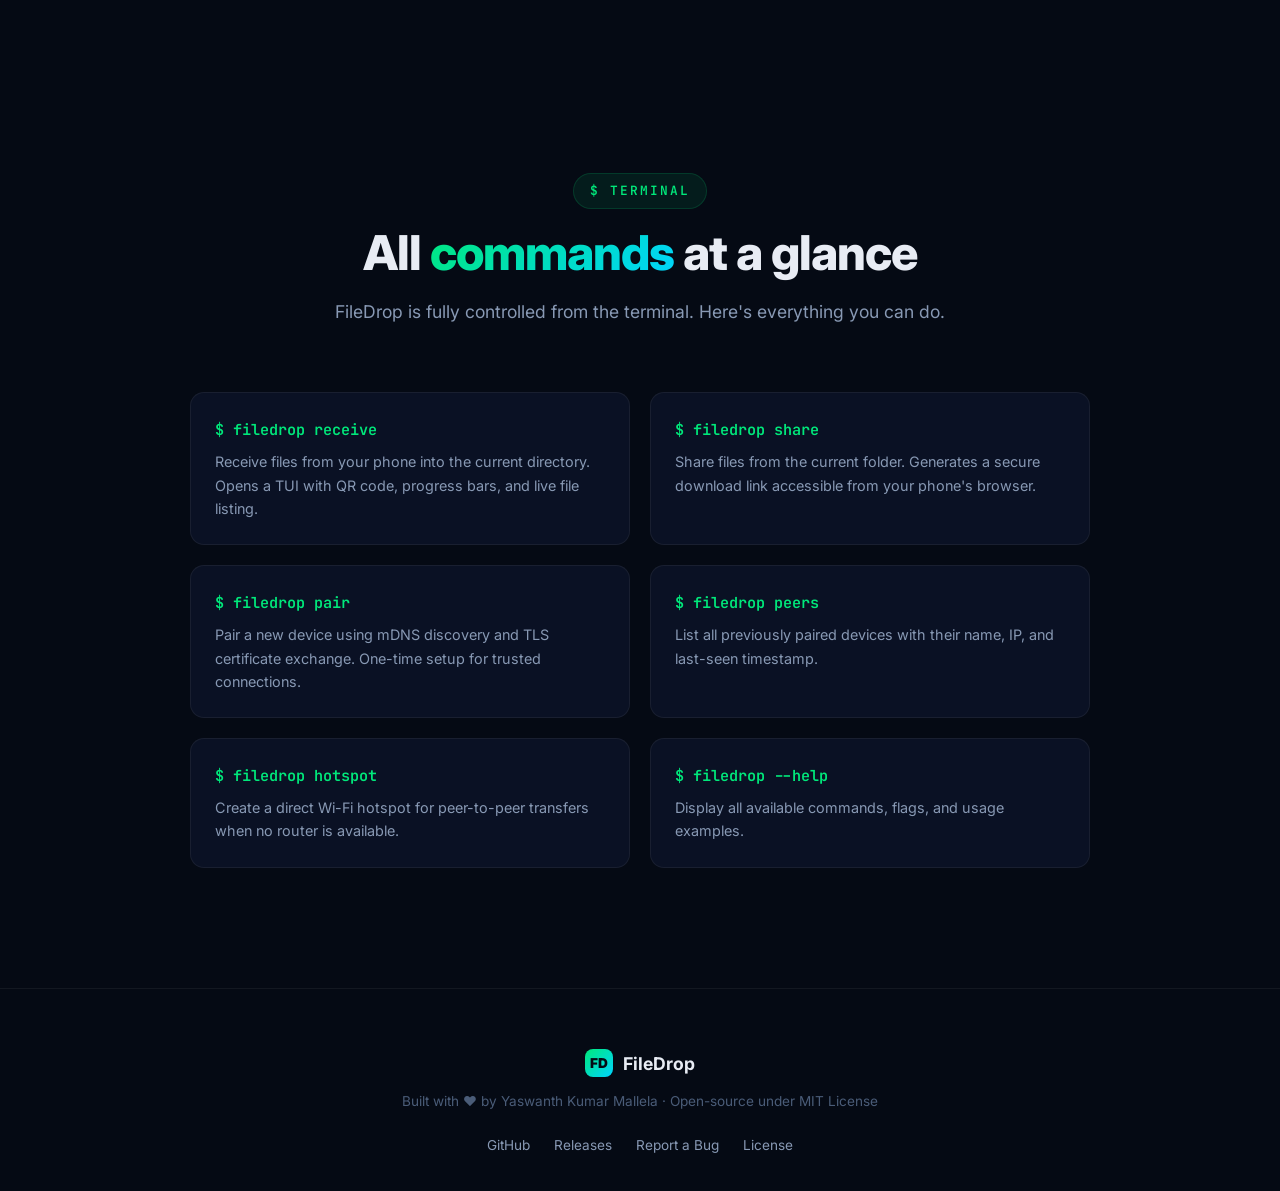
==== commit af5ddfc3: "feat: FileDrop v0.5.5 — Real-time instantaneous speed windowing and workspace diff.md" ====
--- a/docs/index.html
+++ b/docs/index.html
@@ -42,7 +42,7 @@
     <div class="hero-content">
       <div class="hero-badge">
         <span class="pulse-dot"></span>
-        v0.5.4 — Now available for Windows, Linux &amp; macOS
+        v0.5.5 — Now available for Windows, Linux &amp; macOS
       </div>
       <h1>
         Drop files.<br/>
@@ -354,7 +354,7 @@
           <h3>Windows</h3>
           <p class="os-desc">Windows 10 / 11 (64-bit)</p>
           <p class="file-size">filedrop-windows-amd64.exe · ~7.3 MB</p>
-          <a href="https://github.com/YaswanthKumarMallela01/FileDrop/releases/download/v0.5.4/filedrop-windows-amd64.exe" class="btn btn-primary btn-download" id="download-windows">
+          <a href="https://github.com/YaswanthKumarMallela01/FileDrop/releases/download/v0.5.5/filedrop-windows-amd64.exe" class="btn btn-primary btn-download" id="download-windows">
             <svg width="18" height="18" viewBox="0 0 24 24" fill="none" stroke="currentColor" stroke-width="2.5" stroke-linecap="round" stroke-linejoin="round"><path d="M21 15v4a2 2 0 01-2 2H5a2 2 0 01-2-2v-4"/><polyline points="7 10 12 15 17 10"/><line x1="12" y1="15" x2="12" y2="3"/></svg>
             Download for Windows
           </a>
@@ -368,7 +368,7 @@
           <h3>Linux</h3>
           <p class="os-desc">Ubuntu, Debian, Fedora, Arch (64-bit)</p>
           <p class="file-size">filedrop-linux-amd64 · ~6.5 MB</p>
-          <a href="https://github.com/YaswanthKumarMallela01/FileDrop/releases/download/v0.5.4/filedrop-linux-amd64" class="btn btn-primary btn-download" id="download-linux">
+          <a href="https://github.com/YaswanthKumarMallela01/FileDrop/releases/download/v0.5.5/filedrop-linux-amd64" class="btn btn-primary btn-download" id="download-linux">
             <svg width="18" height="18" viewBox="0 0 24 24" fill="none" stroke="currentColor" stroke-width="2.5" stroke-linecap="round" stroke-linejoin="round"><path d="M21 15v4a2 2 0 01-2 2H5a2 2 0 01-2-2v-4"/><polyline points="7 10 12 15 17 10"/><line x1="12" y1="15" x2="12" y2="3"/></svg>
             Download for Linux
           </a>
@@ -382,7 +382,7 @@
           <h3>macOS</h3>
           <p class="os-desc">macOS 12+ (Intel / Apple Silicon)</p>
           <p class="file-size">filedrop-macos-amd64 · ~5.9 MB</p>
-          <a href="https://github.com/YaswanthKumarMallela01/FileDrop/releases/download/v0.5.4/filedrop-macos-amd64" class="btn btn-primary btn-download" id="download-macos">
+          <a href="https://github.com/YaswanthKumarMallela01/FileDrop/releases/download/v0.5.5/filedrop-macos-amd64" class="btn btn-primary btn-download" id="download-macos">
             <svg width="18" height="18" viewBox="0 0 24 24" fill="none" stroke="currentColor" stroke-width="2.5" stroke-linecap="round" stroke-linejoin="round"><path d="M21 15v4a2 2 0 01-2 2H5a2 2 0 01-2-2v-4"/><polyline points="7 10 12 15 17 10"/><line x1="12" y1="15" x2="12" y2="3"/></svg>
             Download for macOS
           </a>
@@ -425,7 +425,7 @@
             <div class="step-num">1</div>
             <div class="step-body">
               <h4>Download the executable</h4>
-              <p>Download <strong>filedrop-windows-amd64.exe</strong> from the <a href="#download" style="color:var(--accent);">download section</a> above, or from the <a href="https://github.com/YaswanthKumarMallela01/FileDrop/releases/tag/v0.5.4" target="_blank" style="color:var(--accent);">GitHub Releases page</a>.</p>
+              <p>Download <strong>filedrop-windows-amd64.exe</strong> from the <a href="#download" style="color:var(--accent);">download section</a> above, or from the <a href="https://github.com/YaswanthKumarMallela01/FileDrop/releases/tag/v0.5.5" target="_blank" style="color:var(--accent);">GitHub Releases page</a>.</p>
             </div>
           </div>
           <div class="step-item">
@@ -461,7 +461,7 @@
             <div class="step-num">1</div>
             <div class="step-body">
               <h4>Download the binary</h4>
-              <div class="code-block"><button class="copy-btn">Copy</button><code>wget https://github.com/YaswanthKumarMallela01/FileDrop/releases/download/v0.5.4/filedrop-linux-amd64</code></div>
+              <div class="code-block"><button class="copy-btn">Copy</button><code>wget https://github.com/YaswanthKumarMallela01/FileDrop/releases/download/v0.5.5/filedrop-linux-amd64</code></div>
             </div>
           </div>
           <div class="step-item">
@@ -496,7 +496,7 @@
             <div class="step-num">1</div>
             <div class="step-body">
               <h4>Download the binary</h4>
-              <div class="code-block"><button class="copy-btn">Copy</button><code>curl -LO https://github.com/YaswanthKumarMallela01/FileDrop/releases/download/v0.5.4/filedrop-macos-amd64</code></div>
+              <div class="code-block"><button class="copy-btn">Copy</button><code>curl -LO https://github.com/YaswanthKumarMallela01/FileDrop/releases/download/v0.5.5/filedrop-macos-amd64</code></div>
             </div>
           </div>
           <div class="step-item">
